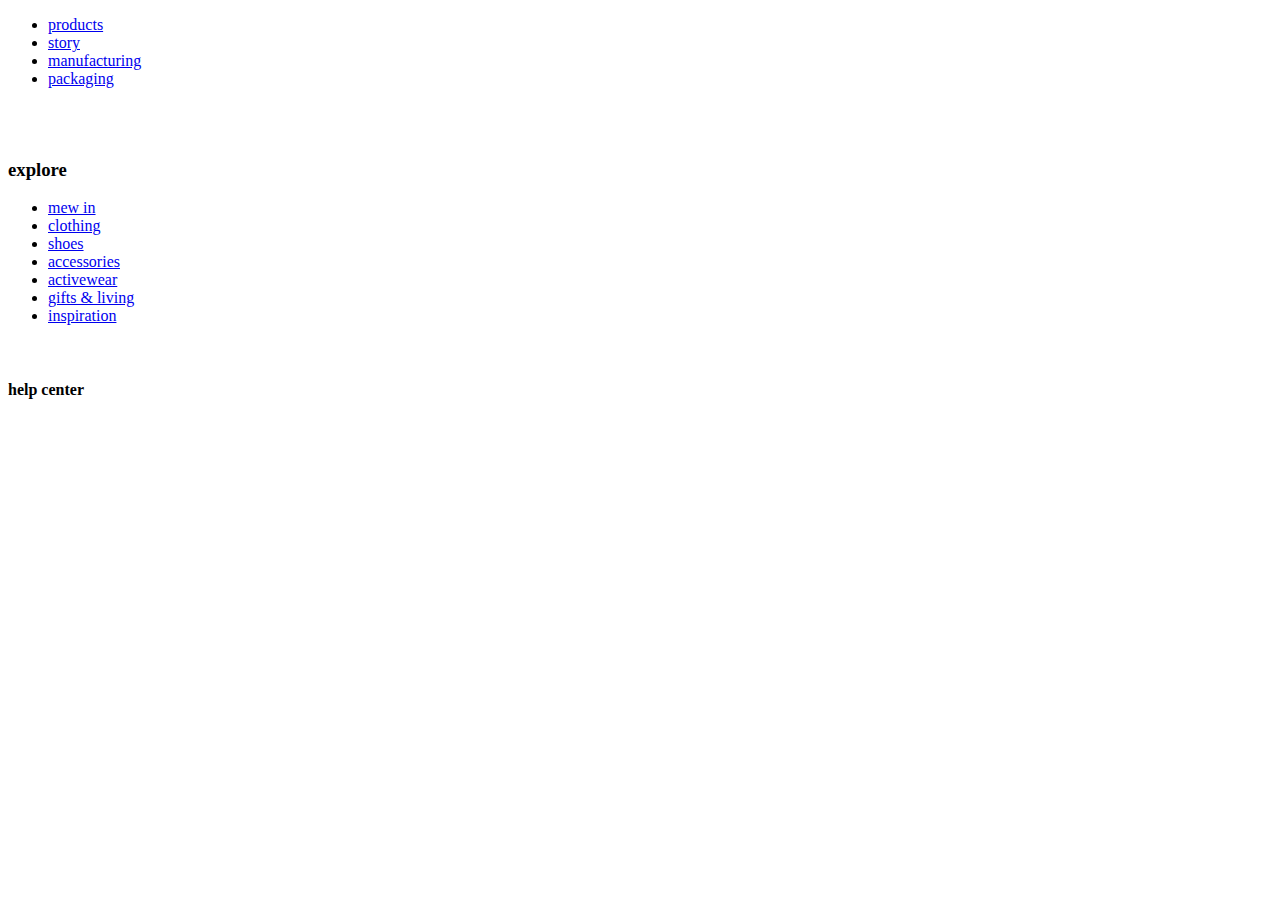
==== html/index.html @ b6edbd03 "first commit" ====
<!doctype html>
<html lang="en">
<head>
    <meta charset="UTF-8">
    <meta name="viewport"
          content="width=device-width, user-scalable=no, initial-scale=1.0, maximum-scale=1.0, minimum-scale=1.0">
    <meta http-equiv="X-UA-Compatible" content="ie=edge">
    <title>HT-16__Hillel</title>
    <link rel="stylesheet" href="./../css/style.css">
</head>
<body>
    <div class="wrapper">
        <section class="content">
            <header class="header">
                <div class="container">
                    <div class="header__row">
                        <div class="header__search">
                            <div class="header__search_icon">

                            </div>
                            <div class="header__search_placeholder">

                            </div>
                        </div>
                        <nav class="header__menu">
                            <ul class="header__list">
                                <li><a href="#">products</a></li>
                                <li><a href="#">story</a></li>
                                <li><a href="#">manufacturing</a></li>
                                <li><a href="#">packaging</a></li>
                            </ul>
                            <div class="header__icon_basket">
                                <a href="#"><img src="" alt=""></a>
                            </div>
                            <div class="header__icon_person">
                                <a href="#"><img src="" alt=""></a>
                            </div>
                        </nav>
                    </div>
                </div>
            </header>
            <main class="main">
                <div class="container">
                    <div class="row">
                        <div class="main__section-1">
                            <div class="main__item-1">

                            </div>
                            <div class="main__item-2">

                            </div>
                        </div>

                        <div class="main__section-2">
                            <div class="main__item-1">

                            </div>
                            <div class="main__item-2">

                            </div>
                        </div>

                        <div class="main__section-3">
                            <div class="main__item-1">

                            </div>
                            <div class="main__item-2">

                            </div>
                        </div>

                        <div class="main__section-4">
                            <div class="main__item-1">

                            </div>
                            <div class="main__item-2">

                            </div>
                        </div>
                    </div>
                </div>
            </main>
        </section>

        <aside class="sidebar">
                <section class="sidebar__header">

                </section>
                <section class="sidebar__main">
                    <div class="sidebar__title">
                        <h3>explore</h3>
                    </div>
                    <ul class="sidebar__list">
                        <li><a href="#">mew in</a></li>
                        <li><a href="#">clothing</a></li>
                        <li><a href="#">shoes</a></li>
                        <li><a href="#">accessories</a></li>
                        <li><a href="#">activewear</a></li>
                        <li><a href="#">gifts & living</a></li>
                        <li><a href="#">inspiration</a></li>
                    </ul>
                </section>
                <section class="sidebar__footer">
                        <div class="sidebar__icon">
                            <img src="" alt="">
                        </div>
                        <div class="sidebar__help">
                            <h4>help center</h4>
                        </div>
                </section>
        </aside>
    </div>
</body>
</html>
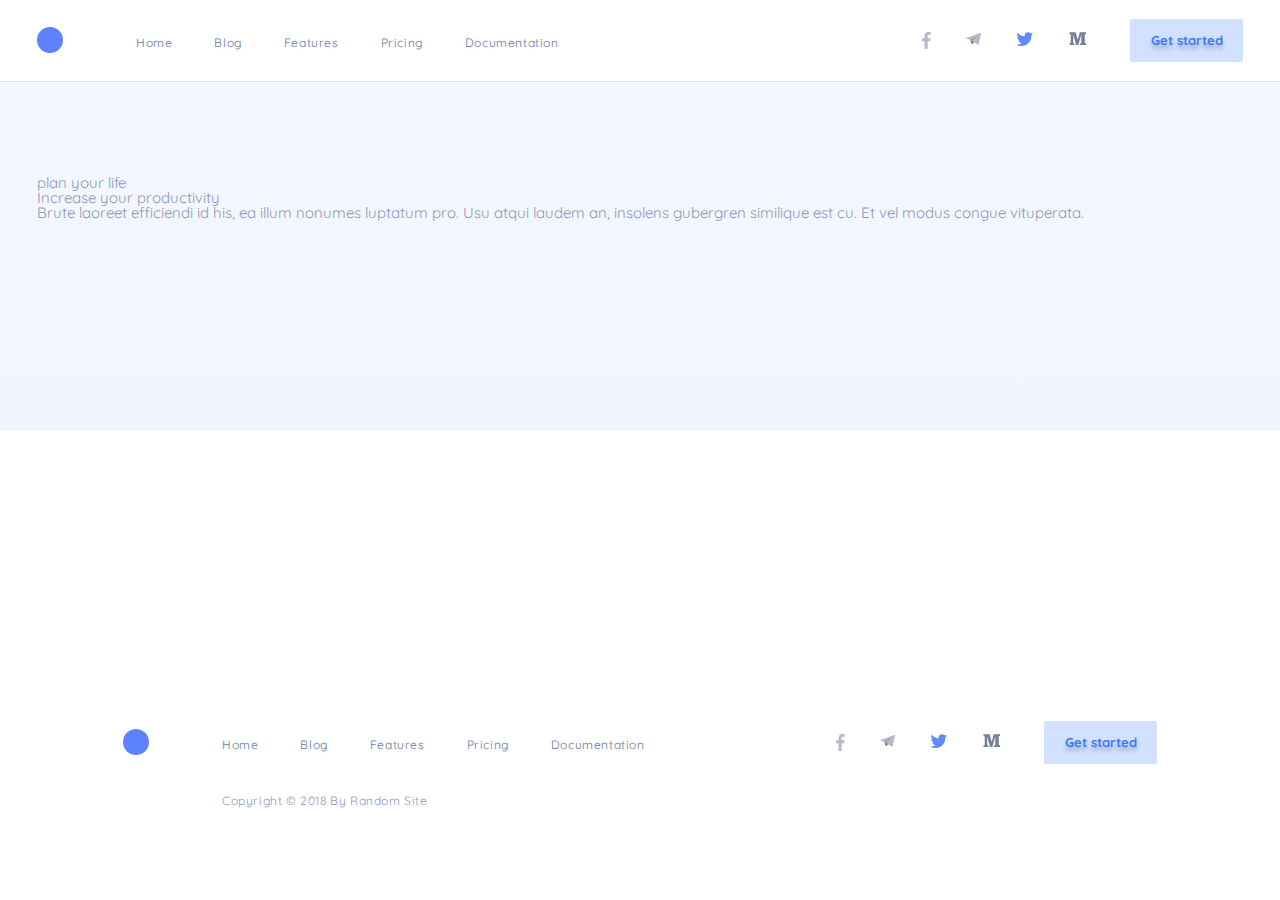
==== commit 6fcc93c2: "begin" ====
--- a/html/index.html
+++ b/html/index.html
@@ -5,110 +5,89 @@
     <meta name="viewport"
           content="width=device-width, user-scalable=no, initial-scale=1.0, maximum-scale=1.0, minimum-scale=1.0">
     <meta http-equiv="X-UA-Compatible" content="ie=edge">
-    <title>HT-16__Hillel</title>
+    <title>Plan Your Life</title>
+   
+    <link rel="stylesheet" href="./../fonts/stylesheet.css">
     <link rel="stylesheet" href="./../css/style.css">
 </head>
 <body>
     <div class="wrapper">
-        <section class="content">
-            <header class="header">
-                <div class="container">
-                    <div class="header__row">
-                        <div class="header__search">
-                            <div class="header__search_icon">
-
-                            </div>
-                            <div class="header__search_placeholder">
-
-                            </div>
+        <header class="header">
+            <div class="container">
+                <div class="row">
+                    <div class="header__menu col-left d-flex">
+                        <div class="header__logo">
+                            <a href="#" class="link"></a>
                         </div>
-                        <nav class="header__menu">
-                            <ul class="header__list">
-                                <li><a href="#">products</a></li>
-                                <li><a href="#">story</a></li>
-                                <li><a href="#">manufacturing</a></li>
-                                <li><a href="#">packaging</a></li>
+                        <nav class="nav">
+                            <ul class="d-flex">
+                                <li><a href="#" class="link">home</a></li>
+                                <li><a href="#" class="link">blog</a></li>
+                                <li><a href="#" class="link">features</a></li>
+                                <li><a href="#" class="link">pricing</a></li>
+                                <li><a href="#" class="link">documentation</a></li>
                             </ul>
-                            <div class="header__icon_basket">
-                                <a href="#"><img src="" alt=""></a>
-                            </div>
-                            <div class="header__icon_person">
-                                <a href="#"><img src="" alt=""></a>
-                            </div>
                         </nav>
                     </div>
-                </div>
-            </header>
-            <main class="main">
-                <div class="container">
-                    <div class="row">
-                        <div class="main__section-1">
-                            <div class="main__item-1">
-
-                            </div>
-                            <div class="main__item-2">
-
-                            </div>
+                    <div class="header__social col-right d-flex">
+                        <div class="header__social_icon d-flex aligh-items_center">
+                            <a href="#" class="link"><img src="./../assets/images/header/social-icons/01.svg" alt="facebook" title="Facebook"></a>
+                            <a href="#" class="link"><img src="./../assets/images/header/social-icons/02.svg" alt="telegram" title="Telegram"></a>
+                            <a href="#" class="link"><img src="./../assets/images/header/social-icons/03.svg" alt="twitter" title="Twitter"></a>
+                            <a href="#" class="link"><img src="./../assets/images/header/social-icons/04.svg" alt="media" title="Media"></a>
                         </div>
-
-                        <div class="main__section-2">
-                            <div class="main__item-1">
-
-                            </div>
-                            <div class="main__item-2">
-
-                            </div>
-                        </div>
-
-                        <div class="main__section-3">
-                            <div class="main__item-1">
-
-                            </div>
-                            <div class="main__item-2">
-
-                            </div>
-                        </div>
-
-                        <div class="main__section-4">
-                            <div class="main__item-1">
-
-                            </div>
-                            <div class="main__item-2">
-
-                            </div>
+                        <div class="header__social_button btn ">
+                            <a href="#" class="link btn-link d-flex">Get started</a>
                         </div>
                     </div>
                 </div>
-            </main>
-        </section>
-
-        <aside class="sidebar">
-                <section class="sidebar__header">
-
-                </section>
-                <section class="sidebar__main">
-                    <div class="sidebar__title">
-                        <h3>explore</h3>
+            </div>
+        </header>
+        <main class="main">
+            <div class="banner">
+                <div class="container">
+                    <div class="banner_header">
+                        <p>plan your life</p>
+                        <h1>Increase your productivity</h1>
+                        <p>Brute laoreet efficiendi id his, ea illum nonumes luptatum pro. Usu atqui laudem an, insolens gubergren similique est cu. Et vel modus congue vituperata.</p>
                     </div>
-                    <ul class="sidebar__list">
-                        <li><a href="#">mew in</a></li>
-                        <li><a href="#">clothing</a></li>
-                        <li><a href="#">shoes</a></li>
-                        <li><a href="#">accessories</a></li>
-                        <li><a href="#">activewear</a></li>
-                        <li><a href="#">gifts & living</a></li>
-                        <li><a href="#">inspiration</a></li>
-                    </ul>
-                </section>
-                <section class="sidebar__footer">
-                        <div class="sidebar__icon">
-                            <img src="" alt="">
+                </div>
+            </div>
+        </main>
+        <footer class="footer">
+            <div class="container">
+                <div class="row">
+                    <div class="footer__menu col-left d-flex">
+                        <div class="footer__logo">
+                            <a href="#" class="link"></a>
                         </div>
-                        <div class="sidebar__help">
-                            <h4>help center</h4>
+                        <nav class="nav">
+                            <ul class="d-flex">
+                                <li><a href="#" class="link">home</a></li>
+                                <li><a href="#" class="link">blog</a></li>
+                                <li><a href="#" class="link">features</a></li>
+                                <li><a href="#" class="link">pricing</a></li>
+                                <li><a href="#" class="link">documentation</a></li>
+                            </ul>
+                        </nav>
+                    </div>
+                    <div class="footer__social col-right d-flex">
+                        <div class="footer__social_icon d-flex">
+                            <a href="#" class="link"><img src="./../assets/images/header/social-icons/01.svg" alt="facebook" title="Facebook"></a>
+                            <a href="#" class="link"><img src="./../assets/images/header/social-icons/02.svg" alt="telegram" title="Telegram"></a>
+                            <a href="#" class="link"><img src="./../assets/images/header/social-icons/03.svg" alt="twitter" title="Twitter"></a>
+                            <a href="#" class="link"><img src="./../assets/images/header/social-icons/04.svg" alt="media" title="Media"></a>
                         </div>
-                </section>
-        </aside>
+                        <div class="footer__social_button btn d-flex">
+                            <a href="#" class="link btn-link">Get started</a>
+                        </div>
+                    </div>
+                    <div class="footer__copy">
+                        copyright © 2018 by random site
+                    </div>
+                </div>
+            </div>
+        </footer>
     </div>
 </body>
 </html>--- a/fonts/stylesheet.css
+++ b/fonts/stylesheet.css
@@ -0,0 +1,112 @@
+@font-face {
+    font-family: 'Open Sans';
+    src: url('OpenSans-SemiBold.eot');
+    src: local('Open Sans SemiBold'), local('OpenSans-SemiBold'),
+        url('OpenSans-SemiBold.eot?#iefix') format('embedded-opentype'),
+        url('OpenSans-SemiBold.woff2') format('woff2'),
+        url('OpenSans-SemiBold.woff') format('woff'),
+        url('OpenSans-SemiBold.ttf') format('truetype'),
+        url('OpenSans-SemiBold.svg#OpenSans-SemiBold') format('svg');
+    font-weight: 600;
+    font-style: normal;
+    font-display: swap;
+}
+
+@font-face {
+    font-family: 'Roboto';
+    src: url('Roboto-Regular.eot');
+    src: local('Roboto'), local('Roboto-Regular'),
+        url('Roboto-Regular.eot?#iefix') format('embedded-opentype'),
+        url('Roboto-Regular.woff2') format('woff2'),
+        url('Roboto-Regular.woff') format('woff'),
+        url('Roboto-Regular.ttf') format('truetype'),
+        url('Roboto-Regular.svg#Roboto-Regular') format('svg');
+    font-weight: normal;
+    font-style: normal;
+    font-display: swap;
+}
+
+@font-face {
+    font-family: 'Quicksand';
+    src: url('Quicksand-Regular.eot');
+    src: local('Quicksand Regular'), local('Quicksand-Regular'),
+        url('Quicksand-Regular.eot?#iefix') format('embedded-opentype'),
+        url('Quicksand-Regular.woff2') format('woff2'),
+        url('Quicksand-Regular.woff') format('woff'),
+        url('Quicksand-Regular.ttf') format('truetype'),
+        url('Quicksand-Regular.svg#Quicksand-Regular') format('svg');
+    font-weight: normal;
+    font-style: normal;
+    font-display: swap;
+}
+
+@font-face {
+    font-family: 'Open Sans';
+    src: url('OpenSans-Bold.eot');
+    src: local('Open Sans Bold'), local('OpenSans-Bold'),
+        url('OpenSans-Bold.eot?#iefix') format('embedded-opentype'),
+        url('OpenSans-Bold.woff2') format('woff2'),
+        url('OpenSans-Bold.woff') format('woff'),
+        url('OpenSans-Bold.ttf') format('truetype'),
+        url('OpenSans-Bold.svg#OpenSans-Bold') format('svg');
+    font-weight: bold;
+    font-style: normal;
+    font-display: swap;
+}
+
+@font-face {
+    font-family: 'Quicksand';
+    src: url('Quicksand-Medium.eot');
+    src: local('Quicksand Medium'), local('Quicksand-Medium'),
+        url('Quicksand-Medium.eot?#iefix') format('embedded-opentype'),
+        url('Quicksand-Medium.woff2') format('woff2'),
+        url('Quicksand-Medium.woff') format('woff'),
+        url('Quicksand-Medium.ttf') format('truetype'),
+        url('Quicksand-Medium.svg#Quicksand-Medium') format('svg');
+    font-weight: 500;
+    font-style: normal;
+    font-display: swap;
+}
+
+@font-face {
+    font-family: 'Quicksand';
+    src: url('Quicksand-Light.eot');
+    src: local('Quicksand Light'), local('Quicksand-Light'),
+        url('Quicksand-Light.eot?#iefix') format('embedded-opentype'),
+        url('Quicksand-Light.woff2') format('woff2'),
+        url('Quicksand-Light.woff') format('woff'),
+        url('Quicksand-Light.ttf') format('truetype'),
+        url('Quicksand-Light.svg#Quicksand-Light') format('svg');
+    font-weight: 300;
+    font-style: normal;
+    font-display: swap;
+}
+
+@font-face {
+    font-family: 'Roboto';
+    src: url('Roboto-Medium.eot');
+    src: local('Roboto Medium'), local('Roboto-Medium'),
+        url('Roboto-Medium.eot?#iefix') format('embedded-opentype'),
+        url('Roboto-Medium.woff2') format('woff2'),
+        url('Roboto-Medium.woff') format('woff'),
+        url('Roboto-Medium.ttf') format('truetype'),
+        url('Roboto-Medium.svg#Roboto-Medium') format('svg');
+    font-weight: 500;
+    font-style: normal;
+    font-display: swap;
+}
+
+@font-face {
+    font-family: 'Quicksand';
+    src: url('Quicksand-Bold.eot');
+    src: local('Quicksand Bold'), local('Quicksand-Bold'),
+        url('Quicksand-Bold.eot?#iefix') format('embedded-opentype'),
+        url('Quicksand-Bold.woff2') format('woff2'),
+        url('Quicksand-Bold.woff') format('woff'),
+        url('Quicksand-Bold.ttf') format('truetype'),
+        url('Quicksand-Bold.svg#Quicksand-Bold') format('svg');
+    font-weight: bold;
+    font-style: normal;
+    font-display: swap;
+}
+
--- a/css/style.css
+++ b/css/style.css
@@ -0,0 +1,243 @@
+@charset "UTF-8";
+/*Обнуление*/
+* {
+  padding: 0;
+  margin: 0;
+  border: 0;
+}
+
+*, *:before, *:after {
+  -moz-box-sizing: border-box;
+  -webkit-box-sizing: border-box;
+  box-sizing: border-box;
+}
+
+:focus, :active {
+  outline: none;
+}
+
+a:focus, a:active {
+  outline: none;
+}
+
+nav, footer, header, aside {
+  display: block;
+}
+
+html, body {
+  height: 100%;
+  width: 100%;
+  line-height: 1;
+  font-size: 14px;
+  -ms-text-size-adjust: 100%;
+  -moz-text-size-adjust: 100%;
+  -webkit-text-size-adjust: 100%;
+}
+
+input, button, textarea {
+  font-family: inherit;
+}
+
+input::-ms-clear {
+  display: none;
+}
+
+button {
+  cursor: pointer;
+}
+
+button::-moz-focus-inner {
+  padding: 0;
+  border: 0;
+}
+
+a, a:visited {
+  text-decoration: none;
+}
+
+a:hover {
+  text-decoration: none;
+}
+
+ul li {
+  list-style: none;
+}
+
+img {
+  vertical-align: top;
+}
+
+h1, h2, h3, h4, h5, h6 {
+  font-size: inherit;
+  font-weight: inherit;
+}
+
+/*--------------------*/
+.footer ul a, .header ul a {
+  font-size: 12px;
+  line-height: 15px;
+  color: #697CA6;
+  letter-spacing: 0.05em;
+  text-transform: capitalize;
+  text-shadow: 0px 0px 5px #E6E6E6;
+  text-align: center;
+}
+
+.btn {
+  border-radius: 2px;
+}
+
+.btn-link {
+  font-size: 13px;
+  transition: 0.3s;
+  line-height: 16px;
+  text-align: center;
+  font-family: Quicksand, "sans-serif";
+  min-width: 113px;
+  min-height: 43px;
+  display: flex;
+  align-items: center;
+  justify-content: center;
+  padding: 13px 0;
+}
+
+body {
+  font-family: Quicksand, "sans-serif";
+  font-weight: medium;
+  color: #8D96BD;
+  font-size: 15px;
+}
+
+.wrapper {
+  display: flex;
+  flex-direction: column;
+  min-height: 100%;
+  overflow: hidden;
+}
+
+.container {
+  max-width: 1236px;
+  margin: 0 auto;
+  padding: 0 15px;
+}
+
+.row {
+  display: flex;
+  flex-wrap: wrap;
+}
+
+.col-left {
+  width: 50%;
+}
+
+.col-right {
+  width: 50%;
+}
+
+.d-flex {
+  display: flex;
+}
+
+.link {
+  display: inline-block;
+  text-decoration: none;
+  color: inherit;
+  width: 100%;
+}
+
+.header {
+  padding: 19px;
+  border-bottom: 1px solid #D8E3FE;
+}
+.header__menu {
+  column-gap: 73px;
+  align-items: center;
+}
+.header__logo a {
+  width: 26px;
+  height: 26px;
+  border-radius: 50%;
+  background-color: #5E81FE;
+}
+.header ul {
+  align-items: center;
+  column-gap: 42px;
+}
+.header ul a:hover {
+  font-weight: bold;
+  color: #5E81FE;
+  transition: 0.3s;
+}
+.header__social {
+  justify-content: end;
+  align-items: center;
+  column-gap: 44px;
+}
+.header__social_icon {
+  column-gap: 35px;
+}
+.header__social_button {
+  background-color: #D2E1FF;
+}
+.header__social_button .btn-link {
+  color: #3A79FF;
+  font-weight: bold;
+  text-shadow: 0px 4px 4px rgba(0, 0, 0, 0.25);
+}
+
+.footer {
+  padding: 93px 108px;
+}
+.footer__menu {
+  column-gap: 73px;
+  align-items: center;
+}
+.footer__logo a {
+  width: 26px;
+  height: 26px;
+  border-radius: 50%;
+  background-color: #5E81FE;
+}
+.footer ul {
+  align-items: center;
+  column-gap: 42px;
+}
+.footer ul a:hover {
+  font-weight: bold;
+  color: #5E81FE;
+  transition: 0.3s;
+}
+.footer__social {
+  justify-content: end;
+  align-items: center;
+  column-gap: 44px;
+}
+.footer__social_icon {
+  column-gap: 35px;
+}
+.footer__social_button {
+  background-color: #D2E1FF;
+}
+.footer__social_button .btn-link {
+  color: #3A79FF;
+  font-weight: bold;
+  text-shadow: 0px 4px 4px rgba(0, 0, 0, 0.25);
+}
+.footer__copy {
+  margin: 28px 0 0 99px;
+  font-size: 12px;
+  line-height: 15px;
+  text-align: center;
+  letter-spacing: 0.05em;
+  text-transform: capitalize;
+}
+
+.banner {
+  padding: 92px 0 212px;
+  background: linear-gradient(180deg, #F4F7FF 0%, #F1F5FF 100%);
+}
+.main {
+  flex-grow: 1;
+}
+
+/*# sourceMappingURL=style.css.map */
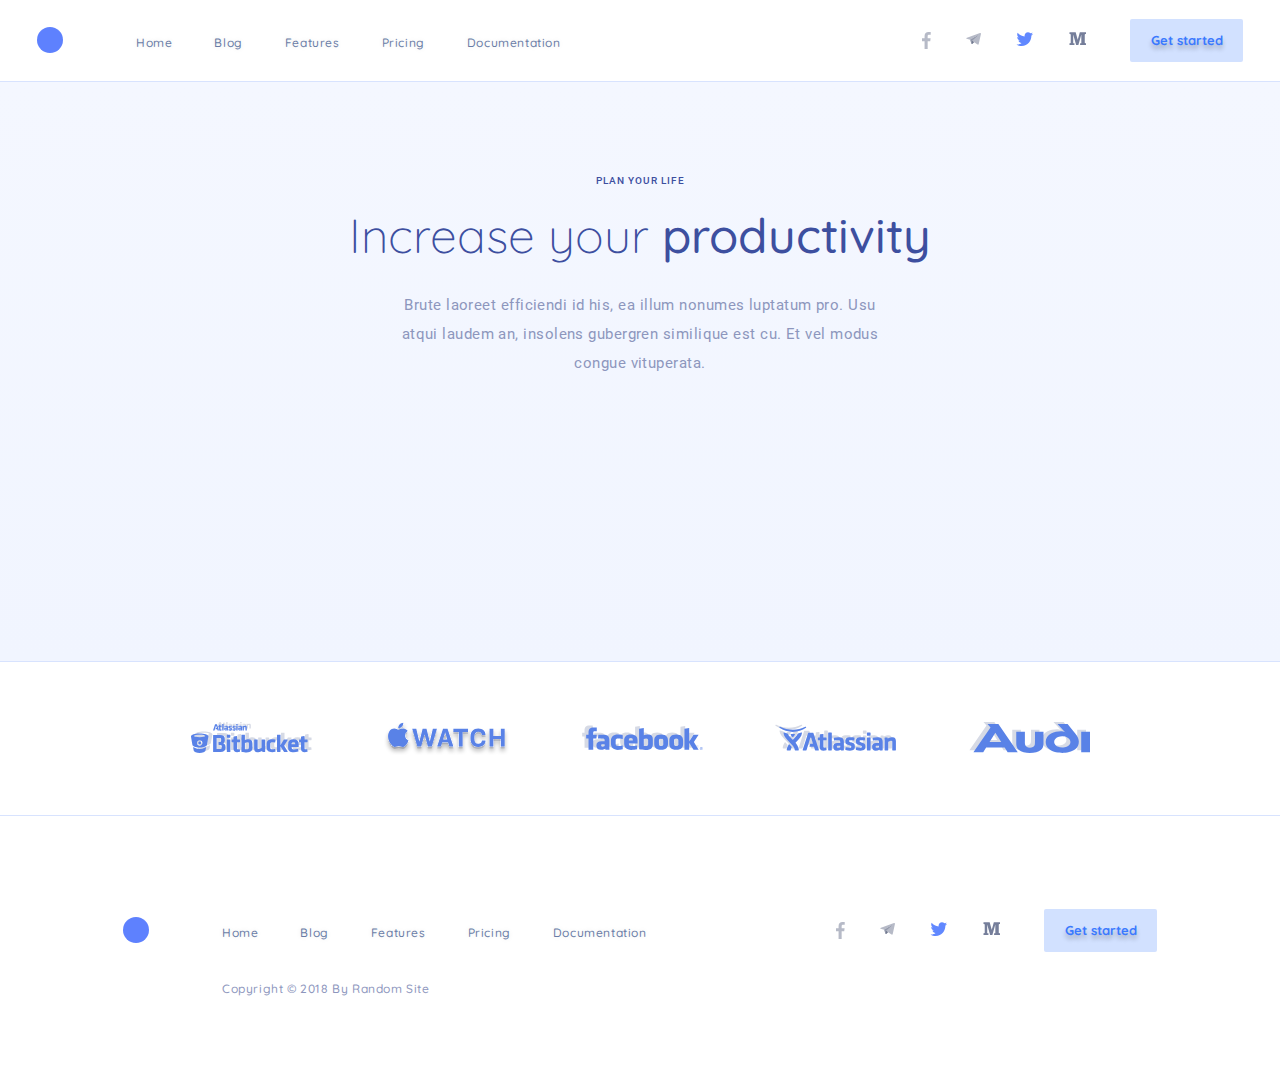
==== commit ac68879e: "start-03" ====
--- a/html/index.html
+++ b/html/index.html
@@ -46,11 +46,30 @@
         <main class="main">
             <div class="banner">
                 <div class="container">
-                    <div class="banner_header">
-                        <p>plan your life</p>
-                        <h1>Increase your productivity</h1>
-                        <p>Brute laoreet efficiendi id his, ea illum nonumes luptatum pro. Usu atqui laudem an, insolens gubergren similique est cu. Et vel modus congue vituperata.</p>
+                    <div class="banner__header">
+                        <h4 class="banner__subtitle">plan your life</h4>
+                        <h1>Increase your <span>productivity</span></h1>
+                        <p class="banner__text">Brute laoreet efficiendi id his, ea illum nonumes luptatum pro. Usu atqui laudem an, insolens gubergren similique est cu. Et vel modus congue vituperata.</p>
                     </div>
+                </div>
+            </div>
+            <div class="customer">
+                <div class="container">
+                    <div class="row">
+                        <img src="./../assets/images/main/02_customers/01.svg" alt="" title="">
+                        <img src="./../assets/images/main/02_customers/02.svg" alt="" title="">
+                        <img src="./../assets/images/main/02_customers/03.svg" alt="" title="">
+                        <img src="./../assets/images/main/02_customers/04.svg" alt="" title="">
+                        <img src="./../assets/images/main/02_customers/05.svg" alt="" title="">
+                    </div>
+                    <div class="row-2">
+                        <img src="./../assets/images/main/02_customers/01-b.svg" alt="" title="">
+                        <img src="./../assets/images/main/02_customers/02-b.svg" alt="" title="">
+                        <img src="./../assets/images/main/02_customers/03-b.svg" alt="" title="">
+                        <img src="./../assets/images/main/02_customers/04-b.svg" alt="" title="">
+                        <img src="./../assets/images/main/02_customers/05-b.svg" alt="" title="">
+                    </div>
+
                 </div>
             </div>
         </main>
--- a/css/style.css
+++ b/css/style.css
@@ -103,7 +103,7 @@
 
 body {
   font-family: Quicksand, "sans-serif";
-  font-weight: medium;
+  font-weight: 500;
   color: #8D96BD;
   font-size: 15px;
 }
@@ -164,7 +164,7 @@
   column-gap: 42px;
 }
 .header ul a:hover {
-  font-weight: bold;
+  font-weight: 700;
   color: #5E81FE;
   transition: 0.3s;
 }
@@ -181,7 +181,7 @@
 }
 .header__social_button .btn-link {
   color: #3A79FF;
-  font-weight: bold;
+  font-weight: 700;
   text-shadow: 0px 4px 4px rgba(0, 0, 0, 0.25);
 }
 
@@ -203,7 +203,7 @@
   column-gap: 42px;
 }
 .footer ul a:hover {
-  font-weight: bold;
+  font-weight: 700;
   color: #5E81FE;
   transition: 0.3s;
 }
@@ -220,7 +220,7 @@
 }
 .footer__social_button .btn-link {
   color: #3A79FF;
-  font-weight: bold;
+  font-weight: 700;
   text-shadow: 0px 4px 4px rgba(0, 0, 0, 0.25);
 }
 .footer__copy {
@@ -233,9 +233,71 @@
 }
 
 .banner {
-  padding: 92px 0 212px;
+  padding: 92px 0 284px;
   background: linear-gradient(180deg, #F4F7FF 0%, #F1F5FF 100%);
-}
+  border-bottom: 1px solid #D8E3FE;
+}
+.banner__header {
+  margin: 0 auto;
+  text-align: center;
+}
+.banner__header h1 {
+  margin: 16px 0 28px;
+  font-size: 48px;
+  line-height: 60px;
+  font-weight: 300;
+  color: #3D4F9F;
+}
+.banner__header h1 span {
+  font-weight: 500;
+}
+.banner__subtitle {
+  font-family: Roboto, "sans-serif";
+  font-size: 10px;
+  line-height: 12px;
+  letter-spacing: 0.1em;
+  text-transform: uppercase;
+  color: #3D4F9F;
+}
+.banner__text {
+  margin: 0 auto;
+  max-width: 502px;
+  font-family: Roboto, "sans-serif";
+  font-weight: 400;
+  line-height: 29px;
+  text-align: center;
+  letter-spacing: 0.03em;
+  color: #8D96BD;
+}
+
+.customer {
+  padding: 60px;
+  border-bottom: 1px solid #D8E3FE;
+}
+.customer .row {
+  column-gap: 76.5px;
+  justify-content: center;
+  align-items: center;
+}
+.customer .row img:hover {
+  opacity: 0;
+  transition: 0.3s;
+}
+.customer .row-2 {
+  display: flex;
+  column-gap: 76.5px;
+  justify-content: center;
+  align-items: center;
+  margin-top: -29px;
+}
+.customer .row-2 img {
+  opacity: 1;
+}
+.customer .row-2 img:hover {
+  opacity: 1;
+  transition: 0.3s;
+}
+
 .main {
   flex-grow: 1;
 }
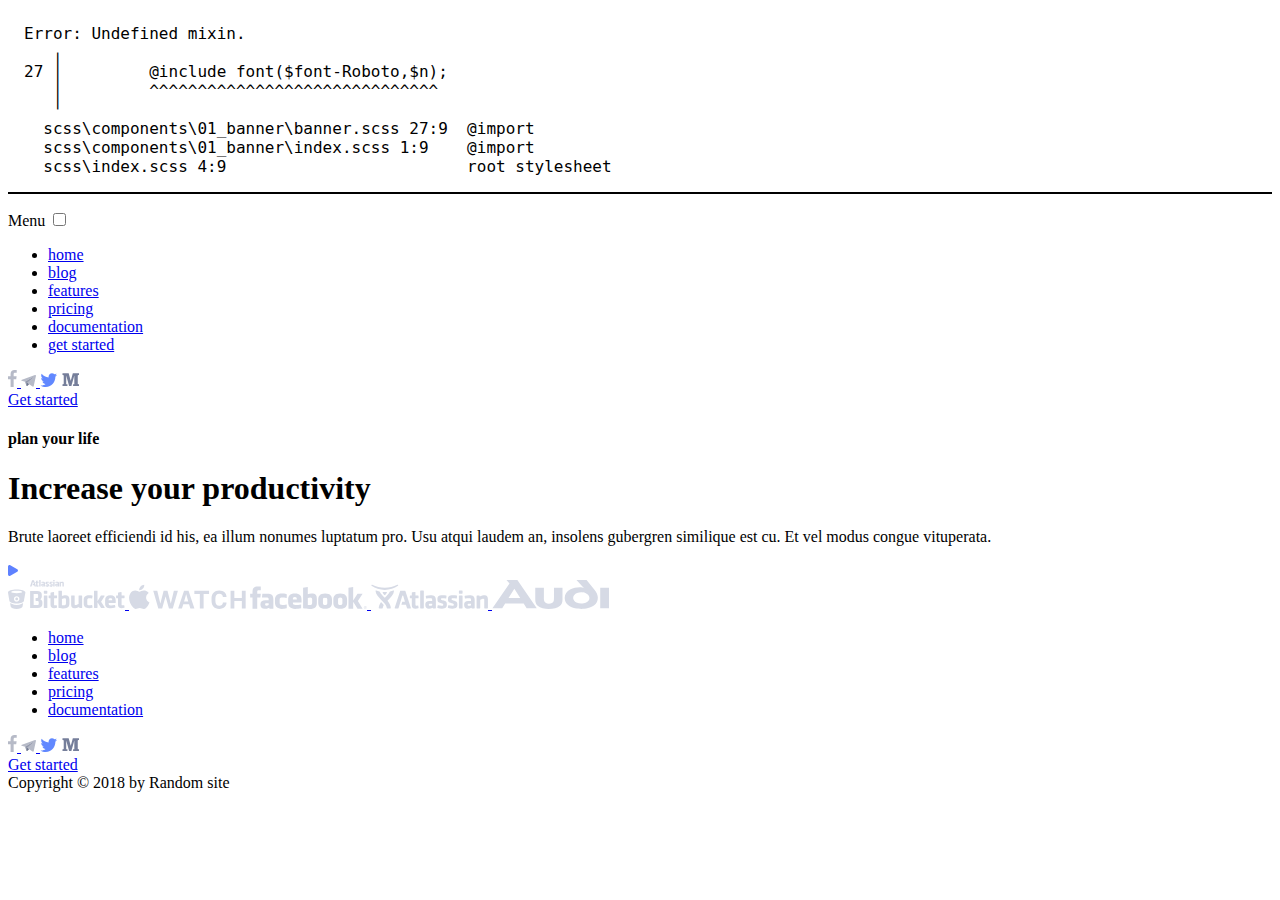
==== commit 91263258: "worl with mixin-fonts" ====
--- a/html/index.html
+++ b/html/index.html
@@ -13,96 +13,153 @@
 <body>
     <div class="wrapper">
         <header class="header">
-            <div class="container">
-                <div class="row">
-                    <div class="header__menu col-left d-flex">
-                        <div class="header__logo">
-                            <a href="#" class="link"></a>
+            <div class="header__wrapper">
+                <div class="container">
+                    <div class="row">
+                        <div class="header__menu col-left d-flex">
+                            <div class="header__logo d-flex">
+                                <a href="#" class="link" target="_blank">
+                                </a>
+
+                            </div>
+                            <nav class="nav d-flex">
+                                <label for="header-menu" class="d-flex btn">
+                                    <span class="link btn-link d-flex">Menu</span>
+                                </label>
+                                <input type="checkbox" id="header-menu">
+
+                                <ul class="d-flex">
+                                    <li><a href="#" class="link" target="_blank">home</a></li>
+                                    <li><a href="#" class="link" target="_blank">blog</a></li>
+                                    <li><a href="#" class="link" target="_blank">features</a></li>
+                                    <li><a href="#" class="link" target="_blank">pricing</a></li>
+                                    <li><a href="#" class="link" target="_blank">documentation</a></li>
+                                    <li class="visible"><a href="#" class="link" target="_blank">get started</a></li>
+                                </ul>
+                            </nav>
                         </div>
-                        <nav class="nav">
-                            <ul class="d-flex">
-                                <li><a href="#" class="link">home</a></li>
-                                <li><a href="#" class="link">blog</a></li>
-                                <li><a href="#" class="link">features</a></li>
-                                <li><a href="#" class="link">pricing</a></li>
-                                <li><a href="#" class="link">documentation</a></li>
-                            </ul>
-                        </nav>
-                    </div>
-                    <div class="header__social col-right d-flex">
-                        <div class="header__social_icon d-flex aligh-items_center">
-                            <a href="#" class="link"><img src="./../assets/images/header/social-icons/01.svg" alt="facebook" title="Facebook"></a>
-                            <a href="#" class="link"><img src="./../assets/images/header/social-icons/02.svg" alt="telegram" title="Telegram"></a>
-                            <a href="#" class="link"><img src="./../assets/images/header/social-icons/03.svg" alt="twitter" title="Twitter"></a>
-                            <a href="#" class="link"><img src="./../assets/images/header/social-icons/04.svg" alt="media" title="Media"></a>
-                        </div>
-                        <div class="header__social_button btn ">
-                            <a href="#" class="link btn-link d-flex">Get started</a>
+                        <div class="header__social col-right d-flex">
+                            <div class="header__social_icon d-flex">
+                                <a href="https://www.facebook.com/" class="link" target="_blank"><svg width="9" height="17" viewBox="0 0 9 17" fill="none" xmlns="http://www.w3.org/2000/svg">
+                                    <path d="M5.65597 17V9.24548H8.22501L8.60969 6.2234H5.65597V4.294C5.65597 3.41904 5.89578 2.82278 7.13417 2.82278L8.71368 2.82208V0.119112C8.44051 0.0822826 7.5029 -1.65981e-08 6.41206 -1.65981e-08C4.13475 -1.65981e-08 2.57564 1.40836 2.57564 3.9947V6.2234H-2.3404e-08V9.24548H2.57564V17H5.65597Z" fill="#B6BAC7"/>
+                                </svg>
+                                </a>
+                                <a href="https://web.telegram.org/k/" class="link" target="_blank"><svg width="15" height="13" viewBox="0 0 15 13" fill="none" xmlns="http://www.w3.org/2000/svg">
+                                    <path d="M5.81972 12.0232C5.38191 12.0232 5.4563 11.8651 5.3053 11.4664L4.01782 7.41344L13.9283 1.78983" fill="#9399AB"/>
+                                    <path d="M5.81982 12.0232C6.15768 12.0232 6.30696 11.8754 6.49554 11.7L8.29744 10.0241L6.04979 8.72772" fill="#70788E"/>
+                                    <path d="M6.04945 8.72806L11.4957 12.5768C12.1172 12.9048 12.5657 12.735 12.7205 12.0249L14.9374 2.03246C15.1644 1.16206 14.5906 0.76729 13.996 1.02547L0.978404 5.82666C0.0898302 6.16756 0.0950105 6.64173 0.816436 6.85301L4.15705 7.85032L11.8909 3.18335C12.256 2.97158 12.5911 3.08543 12.3161 3.31891" fill="#B6BAC7"/>
+                                </svg>
+                                </a>
+                                <a href="https://twitter.com/" class="link" target="_blank"><svg width="18" height="14" viewBox="0 0 18 14" fill="none" xmlns="http://www.w3.org/2000/svg">
+                                    <path fill-rule="evenodd" clip-rule="evenodd" d="M17.0328 1.84041C16.4253 2.11761 15.7726 2.30417 15.0877 2.38898C15.7868 1.95807 16.3239 1.27594 16.5767 0.46342C15.9222 0.862259 15.1973 1.15191 14.4257 1.308C13.8081 0.631966 12.9276 0.210602 11.9535 0.210602C10.0832 0.210602 8.56631 1.76885 8.56631 3.69017C8.56631 3.96313 8.59598 4.22867 8.65402 4.48334C5.83853 4.33759 3.3424 2.95159 1.67204 0.847419C1.38053 1.36154 1.2135 1.95887 1.2135 2.59648C1.2135 3.80359 1.81147 4.86853 2.72005 5.49303C2.16541 5.47448 1.64276 5.31812 1.18615 5.05709V5.10081C1.18615 6.7876 2.35476 8.19347 3.90258 8.51347C3.61882 8.59297 3.31957 8.63537 3.01181 8.63537C2.79357 8.63537 2.581 8.61417 2.37462 8.57309C2.80543 9.95591 4.05659 10.9619 5.53864 10.99C4.37931 11.9228 2.91868 12.4793 1.33113 12.4793C1.05768 12.4793 0.788618 12.4634 0.523682 12.4308C2.02249 13.4183 3.80327 13.9944 5.71599 13.9944C11.946 13.9944 15.3531 8.69155 15.3531 4.09365C15.3531 3.94259 15.3498 3.79286 15.3433 3.64313C16.0053 3.15286 16.5798 2.53937 17.0338 1.84107" fill="#6188FF"/>
+                                </svg></a>
+                                <a href="http://localhost:63342/HT-17/html/index.html?_ijt=8inqnf5b329g8oaopsu4c9k4d1" class="link" target="_blank"><svg width="17" height="14" viewBox="0 0 17 14" fill="none" xmlns="http://www.w3.org/2000/svg">
+                                    <path d="M17.0001 2.10651H16.3472C16.1047 2.10651 15.7619 2.45072 15.7619 2.67109V10.6583C15.7619 10.8789 16.1047 11.1796 16.3472 11.1796H17.0001V13.0755H11.084V11.1796H12.3223V2.78361H12.2616L9.36999 13.0755H7.13129L4.277 2.78361H4.20477V11.1796H5.44303V13.0755H0.48999V11.1796H1.12422C1.38542 11.1796 1.72825 10.8789 1.72825 10.6583V2.67109C1.72825 2.45072 1.38542 2.10651 1.12422 2.10651H0.48999V0.210635H6.68355L8.717 7.65872H8.77295L10.8252 0.210635H17.0001V2.10651Z" fill="#757E9A"/>
+                                </svg>
+                                </a>
+                            </div>
+                            <div class="header__social_button btn hidden-btn">
+                                <a href="#" class="link btn-link d-flex" target="_blank">Get started</a>
+                            </div>
                         </div>
                     </div>
                 </div>
             </div>
         </header>
         <main class="main">
-            <div class="banner">
+            <section class="banner">
                 <div class="container">
                     <div class="banner__header">
                         <h4 class="banner__subtitle">plan your life</h4>
                         <h1>Increase your <span>productivity</span></h1>
                         <p class="banner__text">Brute laoreet efficiendi id his, ea illum nonumes luptatum pro. Usu atqui laudem an, insolens gubergren similique est cu. Et vel modus congue vituperata.</p>
                     </div>
+                    <div class="banner__start-video d-flex">
+                        <svg width="10" height="11" viewBox="0 0 10 11" fill="none" xmlns="http://www.w3.org/2000/svg">
+                            <path d="M9.23077 4.17675C10.2564 4.76486 10.2564 6.23514 9.23077 6.82325L2.30769 10.793C1.28205 11.3811 0 10.646 0 9.46976V1.53024C0 0.354015 1.28205 -0.381125 2.30769 0.206988L9.23077 4.17675Z" fill="#5E81FF"/>
+                        </svg>
+                    </div>
+                    <div class="banner__dotes d-flex">
+                        <div class="dote dote-active">
+                        </div>
+                        <div class="dote">
+                        </div>
+                        <div class="dote">
+                        </div>
+                    </div>
                 </div>
-            </div>
-            <div class="customer">
+            </section>
+            <section class="customer">
                 <div class="container">
                     <div class="row">
-                        <img src="./../assets/images/main/02_customers/01.svg" alt="" title="">
-                        <img src="./../assets/images/main/02_customers/02.svg" alt="" title="">
-                        <img src="./../assets/images/main/02_customers/03.svg" alt="" title="">
-                        <img src="./../assets/images/main/02_customers/04.svg" alt="" title="">
-                        <img src="./../assets/images/main/02_customers/05.svg" alt="" title="">
+                        <a href="https://bitbucket.org/product?&aceid=&adposition=&adgroup=92542380855&campaign=9128560485&creative=414680962739&device=c&keyword=atlassian%20bitbucket&matchtype=e&network=g&placement=&ds_kids=p51241294974&ds_e=GOOGLE&ds_eid=700000001551985&ds_e1=GOOGLE&gclid=Cj0KCQjw4PKTBhD8ARIsAHChzRJurgQLFQnLPwcjqzuoDNa-DFbrFTd7hGE16EjgsA31iJ23ZakXdMsaAuKZEALw_wcB&gclsrc=aw.ds" target="_blank" class="link"><svg width="117" height="29" viewBox="0 0 117 29" fill="none" xmlns="http://www.w3.org/2000/svg">
+                            <path fill-rule="evenodd" clip-rule="evenodd" d="M14.9321 23.2004C14.7617 23.2004 14.677 23.2835 14.677 23.2835C14.677 23.2835 12.5431 24.9461 8.7024 24.9461C4.86351 24.9452 2.73231 23.2826 2.73231 23.2826C2.73231 23.2826 2.56199 23.2004 2.47729 23.2004C2.30607 23.2004 2.13484 23.2835 2.13484 23.532V23.6142C2.47638 25.3547 2.73231 26.5972 2.73231 26.7626C2.98732 28.006 5.5484 29 8.61952 29C11.6915 29 14.2517 28.006 14.5076 26.7626C14.5076 26.5972 14.7627 25.3547 15.0996 23.6142V23.532C15.1816 23.3657 15.0996 23.2004 14.9266 23.2004H14.9321ZM32.2531 19.1411C33.3624 18.561 33.7895 17.7323 33.7895 16.488V14.7485C33.7895 12.2634 32.2531 11.0218 29.0107 11.0218H22.5261C22.271 11.0218 22.0998 11.1881 22.0998 11.4375V27.6743C22.0998 27.9237 22.2701 28.09 22.5261 28.09H29.5226C32.5946 28.09 34.3861 26.5981 34.3861 24.0308V22.2886C34.3861 20.7984 33.6183 19.639 32.2531 19.1402V19.1411ZM38.909 15.4949H36.2677C36.0127 15.4949 35.8397 15.6612 35.8397 15.9106V27.6743C35.8397 27.922 36.0127 28.09 36.2677 28.09H38.9181C39.1731 28.09 39.3461 27.922 39.3461 27.6743V15.9097C39.3461 15.6621 39.1731 15.494 38.9181 15.494L38.909 15.4949ZM102.481 15.2473C98.9013 15.2473 97.1071 16.9868 97.1071 20.2174V23.4489C97.1071 26.7634 98.9013 28.3376 102.654 28.3376C104.193 28.3376 105.814 28.09 107.18 27.5912C107.351 27.509 107.521 27.3436 107.435 27.0942L107.009 25.2724C107.009 25.1884 106.924 25.023 106.839 25.023C106.753 24.9399 106.584 24.9399 106.497 24.9399C105.304 25.2715 104.109 25.4378 103 25.4378C101.037 25.4378 100.696 24.8576 100.696 23.532V23.1163H107.266C107.521 23.1163 107.694 22.9518 107.694 22.7033V20.3837C107.608 16.9037 105.987 15.2455 102.489 15.2455L102.481 15.2473ZM55.6398 25.3555C54.9567 25.3555 54.4467 25.3555 53.9367 25.2715V18.8864C54.7053 18.5504 55.729 18.2232 56.4959 18.2232C57.5205 18.2232 57.9477 18.6388 57.9477 19.5497V23.2729C57.9477 24.6817 57.6061 25.3449 55.6434 25.3449L55.6398 25.3555ZM116.306 25.6032C116.306 25.52 116.224 25.3555 116.139 25.2715C116.054 25.1831 115.884 25.1831 115.798 25.1831C115.286 25.2627 114.86 25.3511 114.518 25.3511C113.835 25.3511 113.58 25.1035 113.58 24.4402V18.2232H116.139C116.394 18.2232 116.564 18.0551 116.564 17.8075V15.9061C116.564 15.6585 116.394 15.4905 116.139 15.4905H113.579V12.5102C113.579 12.3422 113.492 12.2581 113.406 12.1759C113.321 12.0928 113.151 12.0928 113.065 12.0928L110.421 12.4288C110.166 12.4288 109.993 12.6764 109.993 12.8418V15.4931H108.545C108.29 15.4931 108.116 15.6594 108.116 15.9088V17.8128C108.116 18.0604 108.29 18.2285 108.545 18.2285H109.993V24.8541C109.993 27.0915 111.189 28.2501 113.663 28.2501C114.346 28.2501 115.539 28.0865 116.308 27.8344C116.479 27.7548 116.65 27.5868 116.563 27.3392L116.308 25.6005L116.306 25.6032ZM48.8163 25.6032C48.8163 25.52 48.7316 25.3555 48.646 25.2715C48.5613 25.1831 48.391 25.1831 48.3054 25.1831C47.8773 25.2627 47.3673 25.3511 47.0257 25.3511C46.3427 25.3511 46.0876 25.1035 46.0876 24.4402V18.2232H48.6469C48.9019 18.2232 49.075 18.0551 49.075 17.8075V15.9061C49.075 15.6585 48.9019 15.4905 48.6469 15.4905H46.0849V12.5102C46.0849 12.3422 45.9993 12.2581 45.9137 12.1759C45.8281 12.0928 45.6587 12.0928 45.5721 12.0928L42.9291 12.4288C42.6741 12.4288 42.5038 12.6764 42.5038 12.8418V15.4931H41.0484C40.7933 15.4931 40.6203 15.6594 40.6203 15.9088V17.8128C40.6203 18.0604 40.7915 18.2285 41.0484 18.2285H42.4983V24.8541C42.4983 27.0915 43.6914 28.2501 46.166 28.2501C46.849 28.2501 48.0422 28.0865 48.8072 27.8344C48.9802 27.7548 49.1487 27.5868 49.0622 27.3392L48.8072 25.6005L48.8163 25.6032ZM84.227 25.4378C84.227 25.3547 84.1414 25.1884 84.0567 25.1062C83.972 25.023 83.8017 25.023 83.7161 25.023C82.9483 25.1884 82.1805 25.2706 81.4118 25.2706C79.7059 25.2706 79.2788 24.8576 79.2788 23.4489V20.0529C79.2788 18.6432 79.7906 18.2294 81.4118 18.2294C81.8399 18.2294 82.778 18.3125 83.7161 18.477C83.8008 18.477 83.9711 18.477 84.0567 18.3947C84.1405 18.3125 84.2261 18.2294 84.2261 18.0631L84.5695 16.075C84.5695 15.8274 84.4829 15.6612 84.227 15.578C83.2042 15.2464 82.0093 15.1624 81.3271 15.1624C77.3161 15.1624 75.694 16.5721 75.694 20.0529V23.3657C75.694 26.8457 77.3152 28.2545 81.3244 28.2545C82.2625 28.2545 83.3718 28.0891 84.2252 27.8388C84.4802 27.7575 84.5667 27.5912 84.5667 27.3436L84.2243 25.4378H84.227ZM25.6919 25.1062H28.8504C30.2166 25.1062 30.7266 24.7745 30.7266 23.6974V22.4504C30.7266 21.3715 30.3022 20.9558 29.1054 20.9558H27.9943C27.7393 20.9558 27.5662 20.7878 27.5662 20.5402V18.4805C27.5662 18.2311 27.7393 18.0649 27.9943 18.0649H28.5918C29.7011 18.0649 30.1273 17.651 30.1273 16.657V15.1642C30.1273 14.584 29.9616 14.0039 28.5972 14.0039H25.6837V25.1062H25.6919ZM73.6439 15.4949H71.0026C70.7476 15.4949 70.5746 15.6612 70.5746 15.9106V24.029C69.6365 24.526 68.2703 25.023 67.5053 25.023C66.9069 25.023 66.6492 24.7754 66.6492 24.1944V15.9159C66.6492 15.6682 66.4761 15.5002 66.2211 15.5002H63.5717C63.3167 15.5002 63.1454 15.6682 63.1454 15.9159V24.5322C63.1454 27.0173 64.1673 28.3438 66.2147 28.3438C67.5809 28.3438 69.5427 27.8459 71.1638 27.1004L71.3342 27.7637C71.4225 27.9299 71.5937 28.0962 71.7622 28.0962H73.7267C73.9818 28.0962 74.153 27.9282 74.153 27.6805V15.9097C74.0674 15.7416 73.898 15.494 73.6411 15.494L73.6439 15.4949ZM8.70604 9.53077C3.92541 9.53077 0 10.7715 0 12.3457C0 12.7613 1.0237 18.6424 1.45086 20.9629C1.62117 22.0392 4.43818 23.5311 8.70331 23.5311C12.9694 23.5311 15.6998 22.0454 15.9558 20.9665C16.3747 18.6494 17.4039 12.7684 17.4039 12.3528C17.3128 10.7786 13.4785 9.53696 8.69693 9.53696L8.70604 9.53077ZM8.70604 21.6262C7.1714 21.6262 5.97647 20.4659 5.97647 18.9749C5.97647 17.4803 7.16957 16.3218 8.70513 16.3218C10.2407 16.3218 11.4356 17.4803 11.4356 18.9749C11.4356 20.381 10.2407 21.6191 8.70513 21.6191L8.70604 21.6262ZM96.5934 27.3427L93.0943 21.7093L96.5096 16.1644C96.5943 15.9963 96.5943 15.8354 96.5096 15.7487C96.4231 15.5869 96.2528 15.5011 96.0816 15.5011H93.1808C93.0096 15.5011 92.8383 15.5869 92.7527 15.7487L89.5104 21.222V11.1049C89.5104 10.8555 89.3373 10.6893 89.0823 10.6893H86.4365C86.1815 10.6893 86.0085 10.8555 86.0085 11.1049V27.5894C86.0085 27.8371 86.1815 28.0051 86.4365 28.0051H89.0814C89.3364 28.0051 89.5095 27.8371 89.5095 27.5894V22.2037L92.9194 27.8371C93.005 28.0051 93.1744 28.0873 93.2609 28.0873H96.1608C96.4158 28.0873 96.5889 27.9211 96.5889 27.6717C96.6727 27.5072 96.6727 27.4241 96.5889 27.3409L96.5934 27.3427ZM100.604 20.3032V19.8875C100.604 18.6494 101.2 18.1542 102.48 18.1542C103.931 18.1542 104.187 18.8175 104.187 19.8964V20.312H100.604V20.3032ZM8.70695 17.5696C9.45925 17.5696 10.0731 18.1692 10.0731 18.8962C10.0731 19.6302 9.45925 20.2227 8.70695 20.2227C7.95466 20.2227 7.3408 19.6302 7.3408 18.8962C7.3408 18.1692 7.95284 17.5696 8.70695 17.5696ZM57.4276 15.2526C56.148 15.2526 54.7828 15.5869 53.9303 15.9159V11.1934C53.9303 10.9457 53.7591 10.7777 53.5022 10.7777H50.8573C50.6023 10.7777 50.4293 10.9457 50.4293 11.1934V27.5983C50.4293 27.8459 50.6023 28.0139 50.7708 28.0139C52.392 28.2616 54.3547 28.4296 55.464 28.4296C60.4131 28.4296 61.4368 26.3584 61.4368 23.2914V19.7275C61.4368 16.7472 60.0707 15.2526 57.4267 15.2526H57.4276ZM36.2668 13.758C36.0118 13.758 35.8388 13.5918 35.8388 13.3424V11.1049C35.8388 10.8555 36.0118 10.6893 36.2668 10.6893H38.9126C39.1694 10.6893 39.3407 10.9387 39.3407 11.1049V13.3406C39.3407 13.5882 39.1694 13.7563 38.9126 13.7563H36.2668V13.758ZM8.70513 13.1743C5.63219 13.1743 3.15855 12.6791 3.15855 12.0158C3.15855 11.3526 5.63219 10.8555 8.70513 10.8555C11.7762 10.8555 14.2517 11.3526 14.2517 12.0141C14.2517 12.6773 11.7762 13.1752 8.70513 13.1752V13.1743ZM42.92 6.63006C42.4938 6.63006 41.8107 6.4638 41.4691 6.21441C41.3872 6.21441 41.3872 6.13305 41.3872 6.04992L41.5575 5.38665L41.6395 5.3044H41.8098C42.2378 5.39284 42.6622 5.47243 43.0885 5.47243C43.6076 5.47243 43.6076 5.31325 43.6076 5.05678C43.6076 4.8976 43.6076 4.72957 42.838 4.56154C41.6449 4.31392 41.4719 3.9867 41.4719 3.07581C41.4719 2.24805 41.7287 1.66968 43.2661 1.66968C43.6914 1.66968 44.2889 1.74927 44.6322 1.83417C44.6322 1.83417 44.7142 1.9173 44.7142 1.99954L44.6295 2.74241L44.5448 2.82554H44.3736C44.2224 2.82554 44.0402 2.8105 43.8544 2.79282L43.6932 2.7769C43.5074 2.75921 43.3253 2.74152 43.1759 2.74152C42.6641 2.74152 42.6641 2.82377 42.6641 3.07227C42.6641 3.40833 42.6641 3.40833 43.2615 3.57282C44.5402 3.90534 44.7097 4.15385 44.7097 5.14699C44.7097 6.05257 44.3727 6.63095 42.9519 6.63979H42.9191L42.92 6.63006ZM39.1631 6.63006C38.653 6.63006 38.0547 6.4638 37.4572 6.21441C37.3716 6.21441 37.3716 6.13305 37.3716 6.04992L37.5428 5.38665L37.6339 5.3044H37.8069C38.2323 5.39284 38.6594 5.47243 39.0857 5.47243C39.5957 5.47243 39.5957 5.31325 39.5957 5.05678C39.5957 4.8976 39.5957 4.72957 38.8288 4.56154C37.6357 4.31392 37.4627 3.9867 37.4627 3.07581C37.4627 2.24805 37.7204 1.66968 39.2569 1.66968C39.6831 1.66968 40.2806 1.74927 40.623 1.83417C40.7068 1.83417 40.7924 1.9173 40.7924 1.99954L40.7086 2.74594L40.6249 2.82819H40.5338C40.3853 2.82819 40.2032 2.8105 40.0174 2.79282L39.8571 2.77778C39.6713 2.76009 39.4891 2.74594 39.3379 2.74594C38.8188 2.74594 38.8188 2.82554 38.8188 3.07316C38.8188 3.40656 38.8188 3.40656 39.4181 3.57194C40.6977 3.90534 40.8689 4.15385 40.9536 5.1461C40.9536 6.05257 40.6167 6.63183 39.1959 6.64068H39.1631V6.63006ZM54.6097 1.74131C54.0969 1.74131 53.4139 1.90757 52.7317 2.15696L52.6461 1.90757C52.6461 1.82444 52.5614 1.82444 52.4758 1.82444H51.708C51.6224 1.82444 51.5368 1.90757 51.5368 1.98981V6.38244C51.5368 6.4638 51.6224 6.54693 51.708 6.54693H52.7317C52.8173 6.54693 52.902 6.4638 52.902 6.38156V3.3137C53.2436 3.14833 53.7554 2.98295 54.0969 2.98295C54.352 2.98295 54.4385 3.0652 54.4385 3.3137V6.38244C54.4385 6.4638 54.5232 6.54693 54.6088 6.54693H55.6289C55.7108 6.54693 55.8019 6.4638 55.8019 6.38156V3.14568C55.7108 2.15165 55.3738 1.73689 54.6088 1.73689L54.6097 1.74131ZM46.4173 1.82444H45.3927C45.308 1.82444 45.2233 1.90757 45.2233 1.98981V6.38244C45.2233 6.4638 45.308 6.54693 45.3936 6.54693H46.4228C46.5121 6.54693 46.5959 6.4638 46.5959 6.38156V1.98716C46.5959 1.90492 46.5121 1.82179 46.4228 1.82179L46.4173 1.82444ZM32.4234 0.00265309H31.3997C31.315 0.00265309 31.2294 0.0848987 31.2294 0.167144V6.38244C31.2294 6.4638 31.3113 6.54693 31.3933 6.54693H32.4225C32.5044 6.54693 32.59 6.4638 32.59 6.38156V0.165376C32.59 0.08313 32.5044 -1.30726e-08 32.4197 -1.30726e-08L32.4234 0.00265309ZM25.9387 0.250274C25.9387 0.167144 25.854 0.167144 25.7684 0.167144H24.2328C24.1472 0.167144 24.0616 0.250274 24.0616 0.250274L22.0943 6.29931V6.4638C22.0943 6.54693 22.1763 6.54693 22.261 6.54693H23.3722C23.4559 6.54693 23.5406 6.4638 23.5406 6.4638L24.9068 1.98893C24.9068 1.98893 24.9068 1.90757 25.0771 1.90757C25.1609 1.90757 25.2465 1.98981 25.2465 1.98981L25.8449 4.06187H24.9906C24.9032 4.06187 24.8175 4.14412 24.8175 4.14412L24.5625 4.96658V5.1293C24.5625 5.1293 24.6472 5.21243 24.7328 5.21243H26.181L26.5234 6.37271C26.5234 6.45407 26.609 6.45407 26.6946 6.45407H27.8058C27.8914 6.45407 27.8914 6.45407 27.9788 6.37006V6.20203L25.9387 0.24939V0.250274ZM34.7276 5.55291C35.1557 5.55291 35.4107 5.46978 35.581 5.38753V4.72426H34.7276C34.3861 4.72426 34.3014 4.88964 34.3014 5.13814C34.3014 5.46713 34.3852 5.55114 34.7203 5.55379H34.7276V5.55291ZM30.6319 5.55291C30.6319 5.46978 30.6319 5.46978 30.5472 5.46978H30.376C30.2057 5.55291 30.0344 5.55291 29.8641 5.55291C29.6091 5.55291 29.5226 5.46978 29.5226 5.22127V2.81846H30.4607C30.5472 2.81846 30.6319 2.73622 30.6319 2.65309V1.98981C30.6319 1.90757 30.5472 1.82444 30.4616 1.82444H29.5235V0.664156C29.5235 0.58191 29.5235 0.58191 29.4379 0.58191C29.4379 0.58191 29.3523 0.502318 29.2667 0.58191L28.2429 0.749939C28.1573 0.749939 28.0726 0.838375 28.0726 0.917968V1.90845H27.5608C27.4788 1.90845 27.3968 1.99512 27.3968 2.07648V2.82377C27.3968 2.90778 27.4843 2.9918 27.5699 2.9918H28.0827V5.47685C28.0827 6.30462 28.5089 6.71938 29.4488 6.71938C29.7038 6.71938 30.1301 6.63537 30.3869 6.55135C30.7275 6.38598 30.7275 6.38598 30.7275 6.30373L30.6419 5.55733L30.6319 5.55291ZM48.8063 5.55291C49.2344 5.55291 49.4894 5.46978 49.6597 5.38753V4.72426H48.8063C48.4657 4.72426 48.3801 4.88964 48.3801 5.13814C48.3801 5.46713 48.4638 5.55114 48.799 5.55379H48.8063V5.55291ZM34.9826 1.74131C34.4726 1.74131 33.8742 1.82444 33.448 1.90757C33.3624 1.90757 33.2777 1.98981 33.3624 2.07294L33.4535 2.73622C33.4535 2.81846 33.4535 2.81846 33.5427 2.81846H33.6274C34.0555 2.73622 34.4808 2.73622 34.8205 2.73622C35.5036 2.73622 35.6748 2.90159 35.6748 3.31547V3.73112H34.6457C33.621 3.73112 33.1948 4.14412 33.1948 5.0559C33.1948 5.96679 33.7066 6.4638 34.4744 6.4638C34.9845 6.4638 35.4125 6.29843 35.8388 6.13305V6.29843C35.8388 6.38156 35.9244 6.38156 36.0091 6.38156H36.7778C36.8597 6.38156 36.9508 6.29312 36.9508 6.21353V3.3933C36.9508 2.15077 36.4408 1.736 34.9908 1.736L34.9826 1.74131ZM48.9775 1.74131C48.4657 1.74131 47.8682 1.82444 47.441 1.90757C47.35 1.90757 47.268 1.98981 47.35 2.07294L47.4319 2.73622C47.4319 2.81846 47.4319 2.81846 47.5166 2.81846H47.6023C48.0303 2.73622 48.4556 2.73622 48.7954 2.73622C49.4784 2.73622 49.6515 2.90159 49.6515 3.31547V3.73112H48.6351C47.6123 3.73112 47.1851 4.14412 47.1851 5.0559C47.1851 5.96679 47.697 6.4638 48.4657 6.4638C48.9775 6.4638 49.4038 6.29843 49.8318 6.13305L49.9156 6.29843C49.9156 6.38156 50.0012 6.38156 50.0868 6.38156H50.8546C50.9402 6.38156 51.0249 6.29312 51.0249 6.21353V3.3933C50.9402 2.15077 50.4275 1.736 48.9775 1.736V1.74131ZM46.4183 0.00176874H45.3927C45.308 0.00176874 45.2233 0.0848987 45.2233 0.167144V0.995792C45.2233 1.07538 45.308 1.15498 45.3936 1.15498H46.4228C46.5121 1.15498 46.5959 1.07008 46.5959 0.986948V0.165376C46.5959 0.08313 46.5121 -1.30726e-08 46.4228 -1.30726e-08L46.4183 0.00176874Z" fill="#D6DAE5"/>
+                        </svg>
+                        </a>
+                        <a href="https://www.apple.com/nl/apple-watch-series-7/?afid=p238%7Csrzhowv71-dc_mtid_187079nc38483_pcrid_550460546106_pgrid_19807000021_&cid=aos-nl-kwgo-watch--slid--bran-product-" target="_blank" class="link"> <svg width="117" height="25" viewBox="0 0 117 25" fill="none" xmlns="http://www.w3.org/2000/svg">
+                            <path fill-rule="evenodd" clip-rule="evenodd" d="M15.2126 6.51992C13.1534 6.37223 11.4065 7.63687 10.4329 7.63687C9.44383 7.63687 7.9192 6.55176 6.30258 6.58006C4.18049 6.61189 2.22325 7.77925 1.12942 9.6258C-1.07555 13.3428 0.566561 18.8488 2.71415 21.8627C3.76427 23.3378 5.01658 24.9969 6.66234 24.9368C8.24708 24.8757 8.84545 23.9401 10.7599 23.9401C12.6734 23.9401 13.2135 24.9368 14.8884 24.9049C16.5925 24.8757 17.6735 23.4033 18.7155 21.9202C19.9222 20.2107 20.4186 18.5561 20.4477 18.4659C20.4095 18.4535 17.1243 17.2269 17.0916 13.5524C17.0624 10.481 19.6745 9.00321 19.7938 8.93157C18.3102 6.81176 16.0196 6.57829 15.2126 6.51992ZM97.5088 18.5172V18.8426C97.5088 22.0502 95.0926 24.92 90.2436 24.92C85.4083 24.92 82.534 21.9724 82.534 16.821V14.6693C82.534 9.57097 85.422 6.53142 90.2564 6.53142C94.7956 6.53142 97.5088 9.31008 97.5088 12.7786V12.9607H93.8685C93.8685 11.2008 92.7136 9.63553 90.2828 9.63553C87.6907 9.63553 86.3874 11.3176 86.3874 14.6693V16.821C86.3874 20.2116 87.678 21.7902 90.3092 21.7902C92.9286 21.7902 93.8685 20.3549 93.8685 18.5172H97.5088ZM31.3087 19.5342H31.3624L34.6266 6.81883H38.481L41.7579 19.5342H41.8116L44.8481 6.81883H48.9038L43.8135 24.621H39.9582L36.5875 12.4522H36.5201L33.1484 24.621H29.3214L24.2174 6.81883H28.274L31.3087 19.5342ZM105.352 13.9654H112.846V6.81883H116.661V24.621H112.846V17.0306H105.352V24.621H101.552V6.81883H105.352V13.9654ZM80.0758 6.81883V9.89641H74.6103V24.621H70.8224V9.89641H65.3696V6.81883H80.0758ZM59.5398 6.81883L65.4361 24.6202H61.3659L60.0589 20.1338H54.26L52.9321 24.6202H49.1315L55.0415 6.81883H59.5398ZM59.2638 17.3958L57.2036 10.3271H57.1636L55.0715 17.3958H59.2638ZM13.8583 4.62473C12.9785 5.6046 11.5932 6.35012 10.2335 6.24842C10.0404 4.85467 10.7508 3.40077 11.5595 2.49165C12.4621 1.46756 13.984 0.700816 15.2427 0.653061C15.4048 2.07335 14.8155 3.50424 13.9412 4.52834L13.9002 4.57698L13.8583 4.62473Z" fill="#D6DAE5"/>
+                        </svg></a>
+                        <a href="https://www.facebook.com/" target="_blank" class="link"> <svg width="117" height="23" viewBox="0 0 117 23" fill="none" xmlns="http://www.w3.org/2000/svg">
+                            <path fill-rule="evenodd" clip-rule="evenodd" d="M115.316 20.0765C116.111 20.0765 116.744 20.7044 116.744 21.4915C116.744 22.2874 116.111 22.9065 115.309 22.9065C114.515 22.9065 113.87 22.2874 113.87 21.4915C113.87 20.7044 114.515 20.0765 115.309 20.0765H115.316ZM23.3761 22.7172H19.4415L19.2739 21.7533C17.4761 22.7172 15.8731 22.8747 14.8166 22.8747C11.9295 22.8747 10.394 21.0069 10.394 18.421C10.394 15.3717 12.1863 14.2822 15.3923 14.2822H18.6528V13.6242C18.6528 12.0678 18.4707 11.6114 15.9934 11.6114H11.9696L12.3649 7.79098H16.7784C22.1921 7.79098 23.3797 9.45358 23.3797 13.6561V22.7172H23.3761ZM81.9931 16.7266C81.9931 19.8395 80.6689 22.8587 75.1259 22.8587C69.5775 22.8587 68.2278 19.8395 68.2278 16.7266V13.7197C68.2278 10.6068 69.5757 7.58758 75.1241 7.58758C80.6798 7.58758 82.0095 10.6068 82.0095 13.7215V16.7283L81.9931 16.7266ZM97.1083 16.7266C97.1083 19.8395 95.7822 22.8587 90.2411 22.8587C84.6908 22.8587 83.3411 19.8395 83.3411 16.7266V13.7197C83.3411 10.6068 84.689 7.58758 90.2393 7.58758C95.7767 7.58758 97.1064 10.6068 97.1064 13.7215V16.7283L97.1083 16.7266ZM115.309 20.2994C114.672 20.2994 114.143 20.83 114.143 21.4897C114.143 22.1619 114.672 22.6889 115.316 22.6889C115.963 22.7066 116.482 22.176 116.482 21.5039C116.482 20.8495 115.963 20.3153 115.316 20.3153H115.309V20.2994ZM7.24451 22.6872H2.52673V11.615H0.166016V7.79452H2.52491V5.50402C2.52491 2.39107 3.85463 0.537445 7.63979 0.537445H10.791V4.35789H8.82378C7.34834 4.35789 7.24998 4.88851 7.24998 5.88607L7.23176 7.79629H10.802L10.383 11.6167H7.23358V22.6889L7.24451 22.6872ZM115.038 22.3157H114.779V20.7363C114.925 20.7186 115.052 20.7009 115.253 20.7009C115.502 20.7009 115.664 20.7487 115.763 20.8176C115.861 20.8884 115.908 20.9945 115.908 21.1448C115.908 21.3518 115.77 21.4774 115.599 21.5287V21.541C115.737 21.5658 115.835 21.6896 115.872 21.9231C115.908 22.1672 115.945 22.2627 115.97 22.3122H115.697C115.661 22.2627 115.619 22.1176 115.588 21.9125C115.551 21.7091 115.442 21.6348 115.238 21.6348H115.056V22.314L115.038 22.3157ZM115.038 21.4402H115.225C115.438 21.4402 115.619 21.3642 115.619 21.1696C115.619 21.0316 115.517 20.8937 115.225 20.8937C115.141 20.8937 115.08 20.899 115.038 20.9061V21.4402ZM15.1136 18.3626C15.1136 19.1975 15.5216 19.6308 16.4178 19.6308C17.3832 19.6308 17.9515 19.3266 18.6546 19.0118V17.3403H16.5489C15.5507 17.3403 15.1136 17.5172 15.1136 18.3609V18.3626ZM60.1821 11.4009C59.2166 11.4009 58.5244 11.7016 57.8213 12.02V19.0595C58.4953 19.1214 58.8815 19.1214 59.5226 19.1214C61.836 19.1214 62.1493 18.0956 62.1493 16.6629V13.2952C62.1493 12.2411 61.785 11.3903 60.1821 11.3903V11.4009ZM75.1096 11.4009C73.503 11.4009 72.9474 12.2499 72.9474 13.2935V17.1493C72.9474 18.2105 73.503 19.0595 75.1096 19.0595C76.7125 19.0595 77.2699 18.2105 77.2699 17.1493V13.2935C77.2699 12.2393 76.7052 11.3886 75.1023 11.3886L75.1096 11.4009ZM36.7534 11.8785C34.3053 11.4717 33.6022 11.3833 32.4255 11.3833C30.3088 11.3833 29.6695 11.8307 29.6695 13.5765V16.8663C29.6695 18.6085 30.307 19.0595 32.4255 19.0595C33.604 19.0595 34.3053 18.9711 36.7534 18.5643V22.2857C34.6095 22.7544 33.2124 22.8764 32.032 22.8764C26.9645 22.8764 24.9499 20.2941 24.9499 16.5621V13.8913C24.9499 10.1522 26.9645 7.56459 32.032 7.56459C33.2124 7.56459 34.6095 7.6884 36.7534 8.15711V11.8785ZM51.5261 16.5656H42.8702V16.8663C42.8702 18.6085 43.5077 19.0595 45.6243 19.0595C47.5278 19.0595 48.6845 18.9711 51.129 18.5643V22.2857C48.7738 22.7544 47.546 22.8764 45.2327 22.8764C40.1688 22.8764 38.1651 20.2941 38.1651 16.5621V13.5022C38.1651 10.2354 39.6588 7.55928 44.8502 7.55928C50.0507 7.55928 51.5352 10.2035 51.5352 13.5022V16.5621L51.5261 16.5656ZM90.2228 11.4009C88.6199 11.4009 88.0643 12.2499 88.0643 13.2988V17.1599C88.0643 18.2211 88.6199 19.0701 90.2228 19.0701C91.8258 19.0701 92.3905 18.2211 92.3905 17.1599V13.297C92.3905 12.2411 91.8258 11.3903 90.2228 11.3903V11.4009ZM112.622 22.6854H107.509L103.181 15.6813V22.6854H98.4635V1.67827L103.181 0.917721V14.4396L107.507 7.78921H112.608L107.881 15.041L112.604 22.6819L112.622 22.6854ZM44.8374 11.0118C43.2345 11.0118 42.8702 11.8608 42.8702 12.922V13.511H46.8047V12.9167C46.8047 11.8732 46.4404 11.0171 44.8374 11.0171V11.0118ZM66.8707 16.6364C66.8707 20.2446 65.796 22.88 59.3478 22.88C57.0235 22.88 55.6573 22.6783 53.089 22.2963V1.67473L57.8068 0.914183V8.12527C58.8268 7.75738 60.1474 7.57166 61.3497 7.57166C66.0674 7.57166 66.8507 9.62338 66.8507 12.9185V16.6505L66.8707 16.6364Z" fill="#D6DAE5"/>
+                        </svg>
+                        </a>
+                        <a href="https://www.atlassian.com/?&aceid=&adposition=&adgroup=99178943934&campaign=9869841992&creative=431976250706&device=c&keyword=atlassian&matchtype=e&network=g&placement=&ds_kids=p53277680686&ds_e=GOOGLE&ds_eid=700000001530700&ds_e1=GOOGLE&utm_medium=paid-search&gclid=Cj0KCQjw4PKTBhD8ARIsAHChzRJO4SEr8ITfgps94WZBKx9hUagqVFvsCeyyN9kJR3wz2S8QSlhdgvoaAjwqEALw_wcB&gclsrc=aw.ds" target="_blank" class="link"> <svg width="117" height="25" viewBox="0 0 117 25" fill="none" xmlns="http://www.w3.org/2000/svg">
+                            <path fill-rule="evenodd" clip-rule="evenodd" d="M82.2614 16.4009C80.5674 15.9764 80.5674 15.9587 80.5674 15.0567C80.5674 14.4491 80.6293 14.159 82.0246 14.159C82.9827 14.159 84.3926 14.3182 85.2997 14.4721C85.4236 14.4898 85.5511 14.4633 85.6531 14.3837C85.7551 14.3129 85.8207 14.198 85.8353 14.0741L86.0939 12.0534C86.1121 11.8234 85.9664 11.6112 85.7296 11.5581C84.6731 11.3229 83.2159 11.169 82.0137 11.169C77.8059 11.169 76.9498 12.7078 76.9498 15.0195C76.9498 17.5603 77.4325 18.4155 80.6512 19.176C82.7714 19.6713 82.7714 20.0383 82.7714 20.6485C82.7714 21.4497 82.6986 21.7274 81.3142 21.7274C80.1958 21.7274 78.9025 21.5594 77.7658 21.264C77.6383 21.2339 77.5108 21.2534 77.4015 21.3171C77.2922 21.386 77.2139 21.4939 77.1902 21.6177L76.8423 23.5465C76.8004 23.7676 76.9334 23.9843 77.152 24.0533C78.3943 24.4424 80.1757 24.7077 81.4836 24.7077C85.5529 24.7077 86.3835 23.0451 86.3835 20.5689C86.3835 17.8274 85.8844 17.3144 82.2559 16.3823L82.2614 16.4V16.4009ZM71.7092 16.4009C70.0152 15.9764 70.0152 15.9587 70.0152 15.0567C70.0152 14.4491 70.0771 14.159 71.4724 14.159C72.4287 14.159 73.8404 14.3182 74.7475 14.4721C74.8714 14.4898 74.9989 14.4633 75.1009 14.3837C75.2029 14.3129 75.2685 14.198 75.2831 14.0741L75.5417 12.0534C75.5709 11.8234 75.4179 11.6112 75.1865 11.5581C74.1483 11.3229 72.691 11.169 71.4888 11.169C67.292 11.169 66.4249 12.7078 66.4249 15.0195C66.4249 17.5603 66.9168 18.4155 70.1336 19.176C72.2539 19.6713 72.2539 20.0383 72.2539 20.6485C72.2539 21.4497 72.181 21.7274 70.7966 21.7274C69.6764 21.7274 68.3831 21.5594 67.2446 21.264C67.1171 21.2339 66.9896 21.2534 66.8803 21.3171C66.771 21.386 66.6927 21.4939 66.669 21.6177L66.3047 23.5368C66.2683 23.7579 66.3958 23.9755 66.6199 24.0444C67.8585 24.4336 69.64 24.6989 70.9496 24.6989C75.0117 24.6989 75.8496 23.0363 75.8496 20.5601C75.8496 17.8185 75.3432 17.3056 71.7147 16.3735L71.7092 16.3912V16.4009ZM34.3586 7.10979C34.2985 6.9223 34.1218 6.79496 33.9178 6.79496H29.6035C29.4031 6.79496 29.2209 6.92142 29.1608 7.10714L23.7172 23.8561C23.6753 23.9887 23.699 24.1391 23.7864 24.254C23.8738 24.369 24.0123 24.4371 24.1598 24.4371H27.1289C27.3347 24.4371 27.5151 24.3044 27.5734 24.1187L31.323 11.7907C31.323 11.7907 31.4232 11.4812 31.7602 11.4812C32.1063 11.4812 32.1973 11.7996 32.1973 11.7996L33.9369 17.6452H31.6053C31.405 17.6452 31.2228 17.7805 31.1682 17.9724L30.4942 20.2894C30.4578 20.4221 30.4942 20.5724 30.5671 20.6786C30.6581 20.7909 30.8039 20.8554 30.9496 20.8554H34.9296L35.977 24.1214C36.0353 24.3071 36.2138 24.4344 36.4142 24.4344H39.3833C39.529 24.4344 39.6711 24.3637 39.7585 24.2487C39.8496 24.132 39.8751 23.9834 39.8314 23.8472L34.3823 7.07972L34.3641 7.10802L34.3586 7.10979ZM91.0995 11.4379H88.3672C88.1122 11.4379 87.9063 11.6386 87.9063 11.8862V24.0197C87.9063 24.2673 88.114 24.4725 88.369 24.4725H91.1013C91.3563 24.4725 91.5631 24.2717 91.5631 24.0214V11.8907C91.5631 11.643 91.3627 11.4458 91.1077 11.4458L91.0986 11.4387L91.0995 11.4379ZM52.3554 6.46774H49.6231C49.3681 6.46774 49.1622 6.66849 49.1622 6.91611V24.0197C49.1622 24.2673 49.3699 24.4725 49.6249 24.4725H52.3572C52.6122 24.4725 52.8181 24.2717 52.8181 24.0214V6.92054C52.8181 6.67291 52.6177 6.4757 52.3627 6.4757L52.3554 6.46863V6.46774ZM113.778 11.177C112.334 11.177 110.362 11.6616 108.696 12.4222L108.495 11.7677C108.441 11.5732 108.258 11.4449 108.053 11.4449H106.032C105.777 11.4449 105.567 11.6457 105.567 11.8933V24.0268C105.567 24.2744 105.767 24.4778 106.022 24.4778H108.755C109.01 24.4778 109.219 24.2779 109.219 24.0268V15.6253C110.203 15.1389 111.587 14.6348 112.41 14.6348C113.025 14.6348 113.253 14.8595 113.253 15.4573V24.0179C113.253 24.2691 113.463 24.4689 113.718 24.4689H116.45C116.705 24.4689 116.911 24.2691 116.911 24.0179V15.1097C116.911 12.5053 115.854 11.1832 113.776 11.1832H113.774L113.778 11.177ZM10.5056 18.3907C10.4327 18.32 10.3289 18.2448 10.1504 18.2448C9.92266 18.2448 9.78969 18.3969 9.73868 18.4712C8.46361 20.3637 7.80785 22.1501 7.71678 23.9454C7.71404 24.078 7.76505 24.2107 7.85795 24.308C7.94902 24.4141 8.08564 24.4672 8.22225 24.4672H11.2496C11.5138 24.4672 11.7324 24.2726 11.7506 24.025C11.8234 23.1583 12.0967 22.2916 12.6067 21.3896C12.7797 21.0712 12.6431 20.7794 12.5429 20.6529C12.042 20.0162 11.4291 19.3441 10.5183 18.419L10.5147 18.4013L10.5056 18.3907ZM61.2144 19.6819V21.2445C60.7682 21.4922 59.9485 21.8282 58.9557 21.8282C58.1087 21.8282 57.8446 21.5806 57.8446 20.7493C57.8446 19.9534 58.0085 19.7022 59.0104 19.7022H61.2144V19.6828V19.6819ZM100.031 19.6819V21.2445C99.576 21.4922 98.7563 21.8282 97.7727 21.8282C96.9257 21.8282 96.6616 21.5806 96.6616 20.7493C96.6616 19.9534 96.8255 19.7022 97.8273 19.7022H100.031V19.6828V19.6819ZM47.307 21.8795C47.2888 21.7522 47.2159 21.6407 47.1066 21.57C46.9973 21.4992 46.868 21.478 46.7405 21.5081C46.2487 21.6248 45.7933 21.6885 45.429 21.6885C44.755 21.6885 44.4454 21.4055 44.4454 20.7688V14.3394H47.0957C47.3507 14.3394 47.5584 14.136 47.5584 13.8884V11.8809C47.5584 11.6333 47.3489 11.4299 47.0939 11.4299H44.4526V8.34436C44.4526 8.2117 44.3907 8.09055 44.2887 8.00388C44.1885 7.9181 44.0519 7.88007 43.9244 7.89776L41.1921 8.26919C40.9626 8.29837 40.7914 8.48763 40.7914 8.71137V11.4352H39.3004C39.0454 11.4352 38.8378 11.636 38.8378 11.8836V13.8999C38.8378 14.1475 39.0563 14.3527 39.3114 14.3527H40.7977V21.1888C40.7977 23.5386 42.0673 24.7263 44.5738 24.7263C45.2842 24.7263 46.4973 24.5671 47.2879 24.3018C47.4973 24.231 47.6267 24.025 47.5921 23.8065L47.2961 21.8875L47.3052 21.8742L47.307 21.8795ZM59.3829 11.1832C57.9985 11.1832 56.3154 11.3954 55.0932 11.7226C54.8564 11.7845 54.7106 12.0012 54.7471 12.2267L55.0622 14.1546C55.0804 14.2722 55.1533 14.3784 55.2535 14.4491C55.3555 14.5199 55.483 14.5375 55.6068 14.5199C56.7416 14.3076 57.9147 14.1838 58.9075 14.1838C60.8747 14.1838 61.1917 14.5906 61.1917 15.8818V17.0138H58.2772C55.483 17.0138 54.288 18.1281 54.288 20.7635C54.288 23.275 55.5995 24.7077 57.8765 24.7077C59.2007 24.7077 60.5232 24.354 61.6343 23.6995L61.7527 24.1117C61.8073 24.3062 61.9895 24.4389 62.199 24.4389H64.4176C64.6726 24.4389 64.8785 24.2355 64.8785 23.9878V15.9225C64.8785 12.4558 63.3939 11.1646 59.3956 11.1646L59.3792 11.1734L59.3829 11.1832ZM98.1935 11.1832C96.8091 11.1832 95.1333 11.3954 93.9129 11.7226C93.6852 11.7845 93.5394 12.0012 93.5804 12.2267L93.8992 14.1546C93.9174 14.2722 93.9903 14.3784 94.0905 14.4491C94.1943 14.5199 94.3218 14.5375 94.4457 14.5199C95.575 14.3076 96.7408 14.1838 97.7426 14.1838C99.7099 14.1838 100.02 14.5906 100.02 15.8818V17.0138H97.1051C94.2999 17.0138 93.105 18.1281 93.105 20.7635C93.105 23.275 94.4138 24.7077 96.6934 24.7077C98.0168 24.7077 99.3347 24.354 100.446 23.6995L100.564 24.1117C100.619 24.3062 100.801 24.4389 101.01 24.4389H103.215C103.47 24.4389 103.679 24.2355 103.679 23.9878V15.9225C103.679 12.4558 102.194 11.1646 98.1962 11.1646L98.2008 11.1734L98.1935 11.1832ZM22.7882 6.5491C22.6971 6.48278 22.5924 6.44917 22.4849 6.44917C22.412 6.44917 22.3574 6.45978 22.3027 6.48101C21.2098 6.88251 20.1169 7.1885 19.1151 7.41313C18.9147 7.46619 18.7362 7.60769 18.6779 7.78456C17.9493 9.73015 16.0731 11.5873 14.124 13.5152C14.0512 13.586 13.9419 13.6921 13.7597 13.6921C13.5776 13.6921 13.4683 13.6037 13.3954 13.5276C11.4282 11.5909 9.57019 9.75138 8.84158 7.80578C8.76871 7.62891 8.60478 7.48741 8.40441 7.43435C7.40256 7.20442 6.29142 6.89489 5.21671 6.49693C5.16207 6.47924 5.09285 6.4704 5.03456 6.4704C4.92527 6.4704 4.81962 6.50577 4.73036 6.57033C4.59193 6.66761 4.52089 6.83564 4.53728 6.99482C4.70122 8.60967 5.36608 10.1874 6.55008 11.8411C7.67033 13.3976 9.11845 14.8391 10.5301 16.2311C13.1167 18.7958 15.5667 21.2189 15.7835 24.0312C15.8017 24.2823 16.0203 24.4787 16.2789 24.4787H19.3209C19.4575 24.4787 19.5905 24.4256 19.6852 24.3283C19.7799 24.231 19.8309 24.1019 19.8218 23.9693C19.7253 22.0918 18.9967 20.2107 17.5941 18.2183C17.3026 17.8026 16.993 17.3958 16.6623 16.9978C16.5294 16.8387 16.5858 16.6353 16.6879 16.5362L16.9975 16.232C18.4065 14.8435 19.8573 13.402 20.9776 11.8455C22.1616 10.1962 22.8173 8.62647 22.9858 7.01251C23.004 6.8489 22.9275 6.67645 22.7927 6.57652L22.8018 6.56325L22.7882 6.5491ZM13.7716 7.99946C14.7251 7.99946 15.2789 7.9402 15.472 7.9402C15.6906 7.9402 15.9274 8.11708 15.9274 8.38239C15.9274 8.45313 15.9091 8.5062 15.8909 8.55926C15.7634 8.8847 15.1805 10.0662 14.1058 11.0797C13.9783 11.1929 13.8508 11.2141 13.7597 11.2141C13.6687 11.2141 13.5229 11.1929 13.4009 11.0797C12.3262 10.0662 11.7506 8.88647 11.6249 8.55572C11.6067 8.50266 11.5885 8.4496 11.5885 8.37C11.5885 8.11354 11.8125 7.91898 12.0475 7.91898C12.2424 7.91898 12.7943 7.97204 13.7488 7.97204H13.7524L13.7707 7.98973L13.7716 7.99946ZM91.0977 6.47216H88.3727C88.1176 6.47216 87.91 6.66672 87.91 6.91434V9.24906C87.91 9.49668 88.1176 9.69832 88.3727 9.69832H91.105C91.36 9.69832 91.5667 9.50376 91.5667 9.25614V6.90285C91.5667 6.65523 91.36 6.45625 91.105 6.45625L91.0977 6.47747V6.47216ZM27.0779 0.902451C26.9568 0.743266 26.7682 0.65483 26.5679 0.65483C26.465 0.65483 26.3629 0.676054 26.2764 0.725579C22.5423 2.70655 18.2189 3.7554 13.767 3.75717C9.317 3.75717 4.99267 2.70655 1.26216 0.72381C1.17108 0.670748 1.07089 0.653061 0.97071 0.653061C0.770341 0.653061 0.579079 0.741497 0.460679 0.900682C0.28399 1.11293 0.278525 1.50205 0.579079 1.73198C2.44616 3.07621 4.50632 4.13745 6.69945 4.86263C8.97637 5.60549 11.3517 5.99461 13.767 5.99461C16.1842 5.99461 18.5613 5.60549 20.8346 4.86263C23.0295 4.13745 25.0897 3.07621 26.9604 1.73198C27.261 1.50205 27.2519 1.11293 27.0788 0.882995V0.902451H27.0779Z" fill="#D6DAE5"/>
+                        </svg>
+                        </a>
+                        <a href="https://www.audi.nl/nl/web/nl.html" target="_blank" class="link"> <svg width="117" height="29" viewBox="0 0 117 29" fill="none" xmlns="http://www.w3.org/2000/svg">
+                            <path fill-rule="evenodd" clip-rule="evenodd" d="M105.843 17.6368C105.843 15.3331 104.873 12.6667 101.856 8.94974L94.5785 0H84.4471L90.215 6.27897C91.1868 7.32605 92.4245 8.26702 92.4245 8.26702C91.0219 7.48259 89.246 7.16864 87.8434 7.16864C84.5027 7.16864 81.1073 7.8496 78.089 9.47152C74.8558 11.1978 72.6973 14.0764 72.6973 17.8977C72.6973 20.8276 74.047 23.0783 75.7711 24.8046C79.651 28.5746 86.7122 28.9399 89.2997 28.9399C93.1267 28.9399 99.1105 28.1015 102.504 25.1194C104.5 23.3401 105.847 20.8807 105.847 17.6377L105.843 17.6368ZM117 7.74524H108.215V28.2598H117V7.74524ZM44.7786 28.2598L25.3746 0H14.4882L17.4965 3.45343L0.421387 28.2598H10.2304L13.1567 23.6027H31.658L34.6454 28.258H44.7786V28.2598ZM70.4868 19.6771V7.74524H61.973V16.9037C61.973 19.5214 61.8637 20.2519 61.7025 20.932C61.1105 22.8157 59.0612 23.6523 56.9574 23.6523C54.0475 23.6523 52.6995 22.553 52.1622 20.8258C51.9982 20.251 51.9463 19.6249 51.8926 18.9952C51.8379 18.316 51.8926 17.5829 51.8926 16.7976V7.74524H43.2694V19.7283C43.2694 22.3991 44.1847 24.3863 45.6939 25.7482C48.2805 28.2067 52.6467 28.9407 56.6896 28.9407C61.595 28.9407 65.3692 28.2598 68.0633 25.6951C69.4659 24.3863 70.4896 22.66 70.4896 19.6771H70.4868ZM97.4365 17.8977C97.4365 20.0423 95.9811 21.6651 94.1486 22.5548C92.6404 23.3401 90.8607 23.5488 89.297 23.5488C87.7341 23.5488 85.9016 23.2366 84.3925 22.5026C82.56 21.6138 81.1592 19.8866 81.1592 18.0012C81.1592 15.7523 82.9371 13.9729 85.0391 13.0824C86.3324 12.5058 87.8962 12.2971 89.1348 12.2971C90.3207 12.2971 92.0466 12.4536 93.3927 12.978C95.819 13.9729 97.4365 15.8557 97.4365 17.8977ZM28.2381 18.0879H16.5119L22.3554 8.726L28.239 18.0879H28.2381Z" fill="#D6DAE5"/>
+                        </svg>
+                        </a>
                     </div>
-                    <div class="row-2">
-                        <img src="./../assets/images/main/02_customers/01-b.svg" alt="" title="">
-                        <img src="./../assets/images/main/02_customers/02-b.svg" alt="" title="">
-                        <img src="./../assets/images/main/02_customers/03-b.svg" alt="" title="">
-                        <img src="./../assets/images/main/02_customers/04-b.svg" alt="" title="">
-                        <img src="./../assets/images/main/02_customers/05-b.svg" alt="" title="">
-                    </div>
-
                 </div>
-            </div>
+            </section>
         </main>
         <footer class="footer">
             <div class="container">
                 <div class="row">
                     <div class="footer__menu col-left d-flex">
-                        <div class="footer__logo">
-                            <a href="#" class="link"></a>
+                        <div class="footer__logo d-flex">
+                            <a href="#" class="link" target="_blank">
+                            </a>
+
                         </div>
                         <nav class="nav">
                             <ul class="d-flex">
-                                <li><a href="#" class="link">home</a></li>
-                                <li><a href="#" class="link">blog</a></li>
-                                <li><a href="#" class="link">features</a></li>
-                                <li><a href="#" class="link">pricing</a></li>
-                                <li><a href="#" class="link">documentation</a></li>
+                                <li><a href="#" class="link" target="_blank">home</a></li>
+                                <li><a href="#" class="link" target="_blank">blog</a></li>
+                                <li><a href="#" class="link" target="_blank">features</a></li>
+                                <li><a href="#" class="link" target="_blank">pricing</a></li>
+                                <li><a href="#" class="link" target="_blank">documentation</a></li>
                             </ul>
                         </nav>
                     </div>
                     <div class="footer__social col-right d-flex">
-                        <div class="footer__social_icon d-flex">
-                            <a href="#" class="link"><img src="./../assets/images/header/social-icons/01.svg" alt="facebook" title="Facebook"></a>
-                            <a href="#" class="link"><img src="./../assets/images/header/social-icons/02.svg" alt="telegram" title="Telegram"></a>
-                            <a href="#" class="link"><img src="./../assets/images/header/social-icons/03.svg" alt="twitter" title="Twitter"></a>
-                            <a href="#" class="link"><img src="./../assets/images/header/social-icons/04.svg" alt="media" title="Media"></a>
+                        <div class="header__social_icon d-flex">
+                            <a href="https://www.facebook.com/" class="link" target="_blank"><svg width="9" height="17" viewBox="0 0 9 17" fill="none" xmlns="http://www.w3.org/2000/svg">
+                                <path d="M5.65597 17V9.24548H8.22501L8.60969 6.2234H5.65597V4.294C5.65597 3.41904 5.89578 2.82278 7.13417 2.82278L8.71368 2.82208V0.119112C8.44051 0.0822826 7.5029 -1.65981e-08 6.41206 -1.65981e-08C4.13475 -1.65981e-08 2.57564 1.40836 2.57564 3.9947V6.2234H-2.3404e-08V9.24548H2.57564V17H5.65597Z" fill="#B6BAC7"/>
+                            </svg>
+                            </a>
+                            <a href="https://web.telegram.org/k/" class="link" target="_blank"><svg width="15" height="13" viewBox="0 0 15 13" fill="none" xmlns="http://www.w3.org/2000/svg">
+                                <path d="M5.81972 12.0232C5.38191 12.0232 5.4563 11.8651 5.3053 11.4664L4.01782 7.41344L13.9283 1.78983" fill="#9399AB"/>
+                                <path d="M5.81982 12.0232C6.15768 12.0232 6.30696 11.8754 6.49554 11.7L8.29744 10.0241L6.04979 8.72772" fill="#70788E"/>
+                                <path d="M6.04945 8.72806L11.4957 12.5768C12.1172 12.9048 12.5657 12.735 12.7205 12.0249L14.9374 2.03246C15.1644 1.16206 14.5906 0.76729 13.996 1.02547L0.978404 5.82666C0.0898302 6.16756 0.0950105 6.64173 0.816436 6.85301L4.15705 7.85032L11.8909 3.18335C12.256 2.97158 12.5911 3.08543 12.3161 3.31891" fill="#B6BAC7"/>
+                            </svg>
+                            </a>
+                            <a href="https://twitter.com/" class="link" target="_blank"><svg width="18" height="14" viewBox="0 0 18 14" fill="none" xmlns="http://www.w3.org/2000/svg">
+                                <path fill-rule="evenodd" clip-rule="evenodd" d="M17.0328 1.84041C16.4253 2.11761 15.7726 2.30417 15.0877 2.38898C15.7868 1.95807 16.3239 1.27594 16.5767 0.46342C15.9222 0.862259 15.1973 1.15191 14.4257 1.308C13.8081 0.631966 12.9276 0.210602 11.9535 0.210602C10.0832 0.210602 8.56631 1.76885 8.56631 3.69017C8.56631 3.96313 8.59598 4.22867 8.65402 4.48334C5.83853 4.33759 3.3424 2.95159 1.67204 0.847419C1.38053 1.36154 1.2135 1.95887 1.2135 2.59648C1.2135 3.80359 1.81147 4.86853 2.72005 5.49303C2.16541 5.47448 1.64276 5.31812 1.18615 5.05709V5.10081C1.18615 6.7876 2.35476 8.19347 3.90258 8.51347C3.61882 8.59297 3.31957 8.63537 3.01181 8.63537C2.79357 8.63537 2.581 8.61417 2.37462 8.57309C2.80543 9.95591 4.05659 10.9619 5.53864 10.99C4.37931 11.9228 2.91868 12.4793 1.33113 12.4793C1.05768 12.4793 0.788618 12.4634 0.523682 12.4308C2.02249 13.4183 3.80327 13.9944 5.71599 13.9944C11.946 13.9944 15.3531 8.69155 15.3531 4.09365C15.3531 3.94259 15.3498 3.79286 15.3433 3.64313C16.0053 3.15286 16.5798 2.53937 17.0338 1.84107" fill="#6188FF"/>
+                            </svg></a>
+                            <a href="http://localhost:63342/HT-17/html/index.html?_ijt=8inqnf5b329g8oaopsu4c9k4d1" class="link" target="_blank"><svg width="17" height="14" viewBox="0 0 17 14" fill="none" xmlns="http://www.w3.org/2000/svg">
+                                <path d="M17.0001 2.10651H16.3472C16.1047 2.10651 15.7619 2.45072 15.7619 2.67109V10.6583C15.7619 10.8789 16.1047 11.1796 16.3472 11.1796H17.0001V13.0755H11.084V11.1796H12.3223V2.78361H12.2616L9.36999 13.0755H7.13129L4.277 2.78361H4.20477V11.1796H5.44303V13.0755H0.48999V11.1796H1.12422C1.38542 11.1796 1.72825 10.8789 1.72825 10.6583V2.67109C1.72825 2.45072 1.38542 2.10651 1.12422 2.10651H0.48999V0.210635H6.68355L8.717 7.65872H8.77295L10.8252 0.210635H17.0001V2.10651Z" fill="#757E9A"/>
+                            </svg>
+                            </a>
                         </div>
-                        <div class="footer__social_button btn d-flex">
-                            <a href="#" class="link btn-link">Get started</a>
+                        <div class="footer__social_button btn ">
+                            <a href="#" class="link btn-link d-flex" target="_blank">Get started</a>
                         </div>
                     </div>
                     <div class="footer__copy">
-                        copyright © 2018 by random site
+                        Copyright © 2018 by Random site
                     </div>
                 </div>
             </div>
--- a/css/style.css
+++ b/css/style.css
@@ -1,305 +1,19 @@
-@charset "UTF-8";
-/*Обнуление*/
-* {
-  padding: 0;
-  margin: 0;
-  border: 0;
+/* Error: Undefined mixin.
+ *    ,
+ * 27 |         @include font($font-Roboto,$n);
+ *    |         ^^^^^^^^^^^^^^^^^^^^^^^^^^^^^^
+ *    '
+ *   scss\components\01_banner\banner.scss 27:9  @import
+ *   scss\components\01_banner\index.scss 1:9    @import
+ *   scss\index.scss 4:9                         root stylesheet */
+
+body::before {
+  font-family: "Source Code Pro", "SF Mono", Monaco, Inconsolata, "Fira Mono",
+      "Droid Sans Mono", monospace, monospace;
+  white-space: pre;
+  display: block;
+  padding: 1em;
+  margin-bottom: 1em;
+  border-bottom: 2px solid black;
+  content: "Error: Undefined mixin.\a    \2577 \a 27 \2502          @include font($font-Roboto,$n);\d\a    \2502          ^^^^^^^^^^^^^^^^^^^^^^^^^^^^^^\a    \2575 \a   scss\\components\\01_banner\\banner.scss 27:9  @import\a   scss\\components\\01_banner\\index.scss 1:9    @import\a   scss\\index.scss 4:9                         root stylesheet";
 }
-
-*, *:before, *:after {
-  -moz-box-sizing: border-box;
-  -webkit-box-sizing: border-box;
-  box-sizing: border-box;
-}
-
-:focus, :active {
-  outline: none;
-}
-
-a:focus, a:active {
-  outline: none;
-}
-
-nav, footer, header, aside {
-  display: block;
-}
-
-html, body {
-  height: 100%;
-  width: 100%;
-  line-height: 1;
-  font-size: 14px;
-  -ms-text-size-adjust: 100%;
-  -moz-text-size-adjust: 100%;
-  -webkit-text-size-adjust: 100%;
-}
-
-input, button, textarea {
-  font-family: inherit;
-}
-
-input::-ms-clear {
-  display: none;
-}
-
-button {
-  cursor: pointer;
-}
-
-button::-moz-focus-inner {
-  padding: 0;
-  border: 0;
-}
-
-a, a:visited {
-  text-decoration: none;
-}
-
-a:hover {
-  text-decoration: none;
-}
-
-ul li {
-  list-style: none;
-}
-
-img {
-  vertical-align: top;
-}
-
-h1, h2, h3, h4, h5, h6 {
-  font-size: inherit;
-  font-weight: inherit;
-}
-
-/*--------------------*/
-.footer ul a, .header ul a {
-  font-size: 12px;
-  line-height: 15px;
-  color: #697CA6;
-  letter-spacing: 0.05em;
-  text-transform: capitalize;
-  text-shadow: 0px 0px 5px #E6E6E6;
-  text-align: center;
-}
-
-.btn {
-  border-radius: 2px;
-}
-
-.btn-link {
-  font-size: 13px;
-  transition: 0.3s;
-  line-height: 16px;
-  text-align: center;
-  font-family: Quicksand, "sans-serif";
-  min-width: 113px;
-  min-height: 43px;
-  display: flex;
-  align-items: center;
-  justify-content: center;
-  padding: 13px 0;
-}
-
-body {
-  font-family: Quicksand, "sans-serif";
-  font-weight: 500;
-  color: #8D96BD;
-  font-size: 15px;
-}
-
-.wrapper {
-  display: flex;
-  flex-direction: column;
-  min-height: 100%;
-  overflow: hidden;
-}
-
-.container {
-  max-width: 1236px;
-  margin: 0 auto;
-  padding: 0 15px;
-}
-
-.row {
-  display: flex;
-  flex-wrap: wrap;
-}
-
-.col-left {
-  width: 50%;
-}
-
-.col-right {
-  width: 50%;
-}
-
-.d-flex {
-  display: flex;
-}
-
-.link {
-  display: inline-block;
-  text-decoration: none;
-  color: inherit;
-  width: 100%;
-}
-
-.header {
-  padding: 19px;
-  border-bottom: 1px solid #D8E3FE;
-}
-.header__menu {
-  column-gap: 73px;
-  align-items: center;
-}
-.header__logo a {
-  width: 26px;
-  height: 26px;
-  border-radius: 50%;
-  background-color: #5E81FE;
-}
-.header ul {
-  align-items: center;
-  column-gap: 42px;
-}
-.header ul a:hover {
-  font-weight: 700;
-  color: #5E81FE;
-  transition: 0.3s;
-}
-.header__social {
-  justify-content: end;
-  align-items: center;
-  column-gap: 44px;
-}
-.header__social_icon {
-  column-gap: 35px;
-}
-.header__social_button {
-  background-color: #D2E1FF;
-}
-.header__social_button .btn-link {
-  color: #3A79FF;
-  font-weight: 700;
-  text-shadow: 0px 4px 4px rgba(0, 0, 0, 0.25);
-}
-
-.footer {
-  padding: 93px 108px;
-}
-.footer__menu {
-  column-gap: 73px;
-  align-items: center;
-}
-.footer__logo a {
-  width: 26px;
-  height: 26px;
-  border-radius: 50%;
-  background-color: #5E81FE;
-}
-.footer ul {
-  align-items: center;
-  column-gap: 42px;
-}
-.footer ul a:hover {
-  font-weight: 700;
-  color: #5E81FE;
-  transition: 0.3s;
-}
-.footer__social {
-  justify-content: end;
-  align-items: center;
-  column-gap: 44px;
-}
-.footer__social_icon {
-  column-gap: 35px;
-}
-.footer__social_button {
-  background-color: #D2E1FF;
-}
-.footer__social_button .btn-link {
-  color: #3A79FF;
-  font-weight: 700;
-  text-shadow: 0px 4px 4px rgba(0, 0, 0, 0.25);
-}
-.footer__copy {
-  margin: 28px 0 0 99px;
-  font-size: 12px;
-  line-height: 15px;
-  text-align: center;
-  letter-spacing: 0.05em;
-  text-transform: capitalize;
-}
-
-.banner {
-  padding: 92px 0 284px;
-  background: linear-gradient(180deg, #F4F7FF 0%, #F1F5FF 100%);
-  border-bottom: 1px solid #D8E3FE;
-}
-.banner__header {
-  margin: 0 auto;
-  text-align: center;
-}
-.banner__header h1 {
-  margin: 16px 0 28px;
-  font-size: 48px;
-  line-height: 60px;
-  font-weight: 300;
-  color: #3D4F9F;
-}
-.banner__header h1 span {
-  font-weight: 500;
-}
-.banner__subtitle {
-  font-family: Roboto, "sans-serif";
-  font-size: 10px;
-  line-height: 12px;
-  letter-spacing: 0.1em;
-  text-transform: uppercase;
-  color: #3D4F9F;
-}
-.banner__text {
-  margin: 0 auto;
-  max-width: 502px;
-  font-family: Roboto, "sans-serif";
-  font-weight: 400;
-  line-height: 29px;
-  text-align: center;
-  letter-spacing: 0.03em;
-  color: #8D96BD;
-}
-
-.customer {
-  padding: 60px;
-  border-bottom: 1px solid #D8E3FE;
-}
-.customer .row {
-  column-gap: 76.5px;
-  justify-content: center;
-  align-items: center;
-}
-.customer .row img:hover {
-  opacity: 0;
-  transition: 0.3s;
-}
-.customer .row-2 {
-  display: flex;
-  column-gap: 76.5px;
-  justify-content: center;
-  align-items: center;
-  margin-top: -29px;
-}
-.customer .row-2 img {
-  opacity: 1;
-}
-.customer .row-2 img:hover {
-  opacity: 1;
-  transition: 0.3s;
-}
-
-.main {
-  flex-grow: 1;
-}
-
-/*# sourceMappingURL=style.css.map */
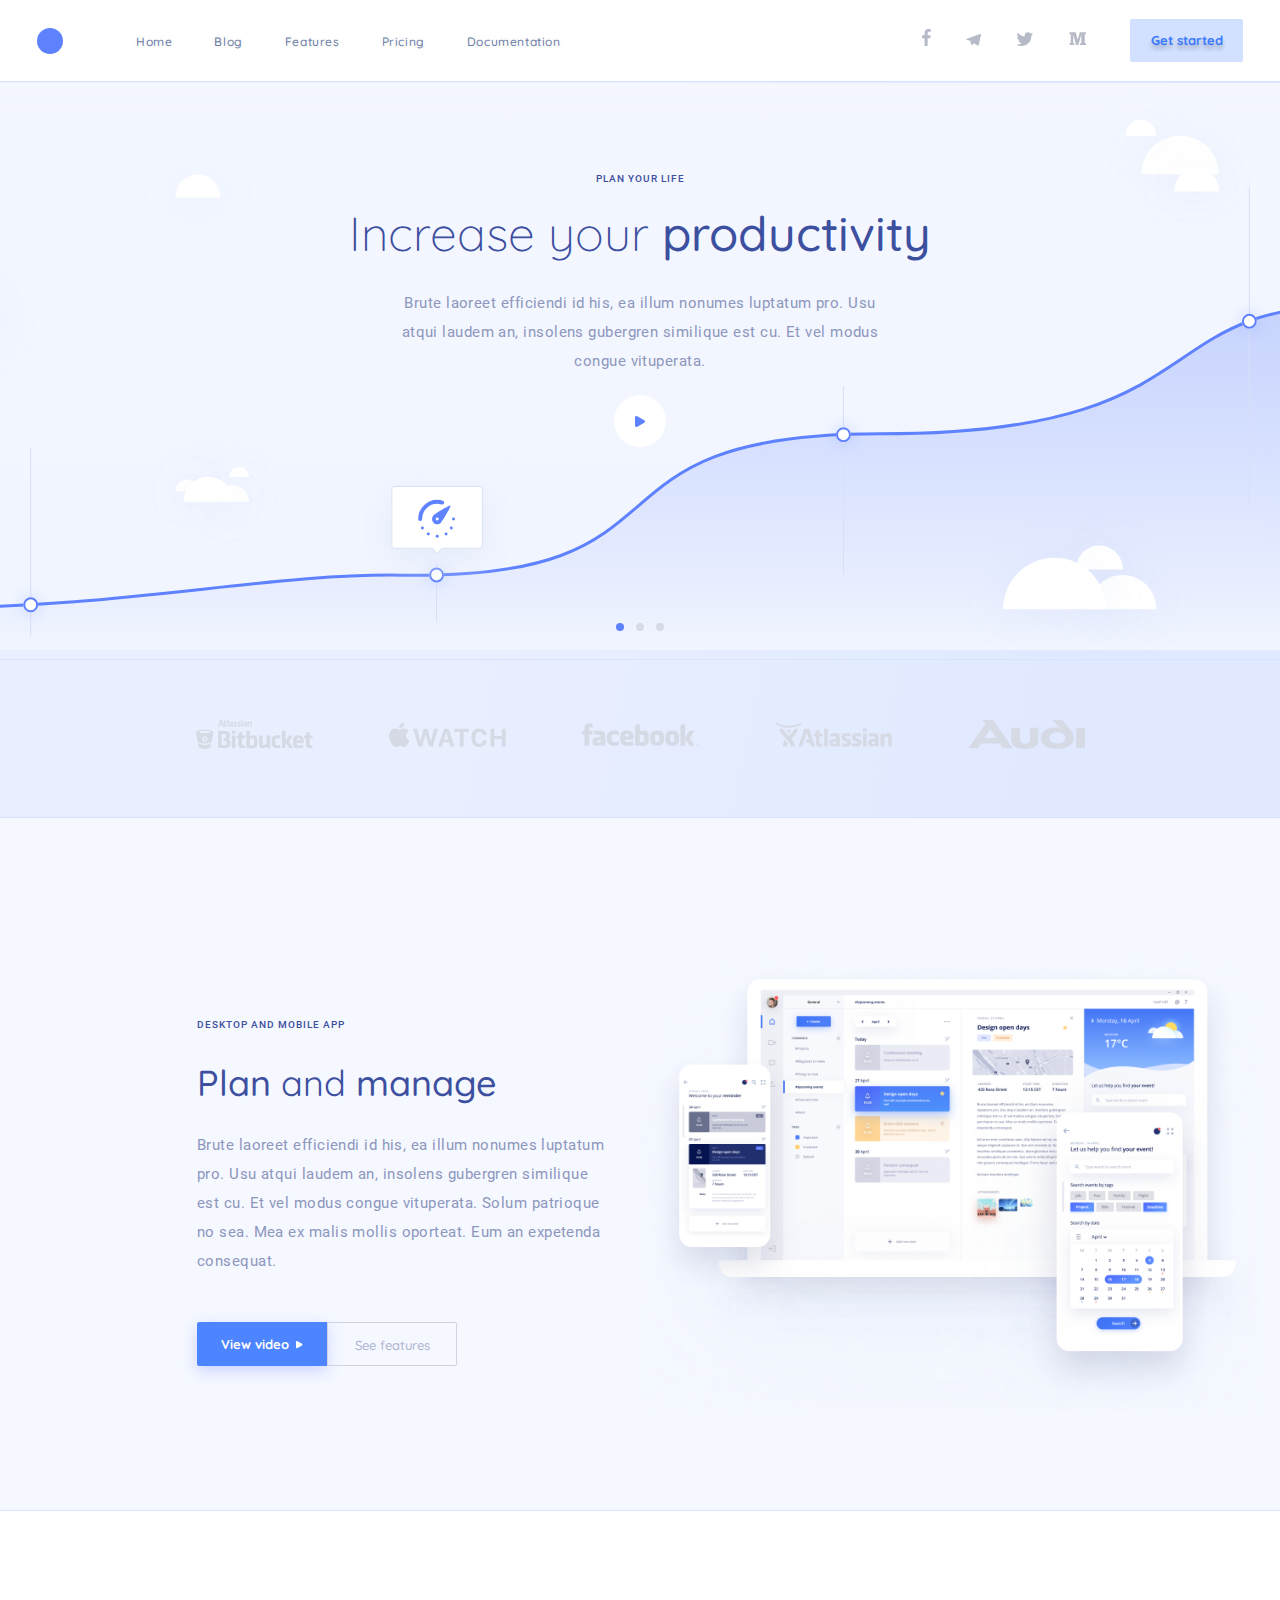
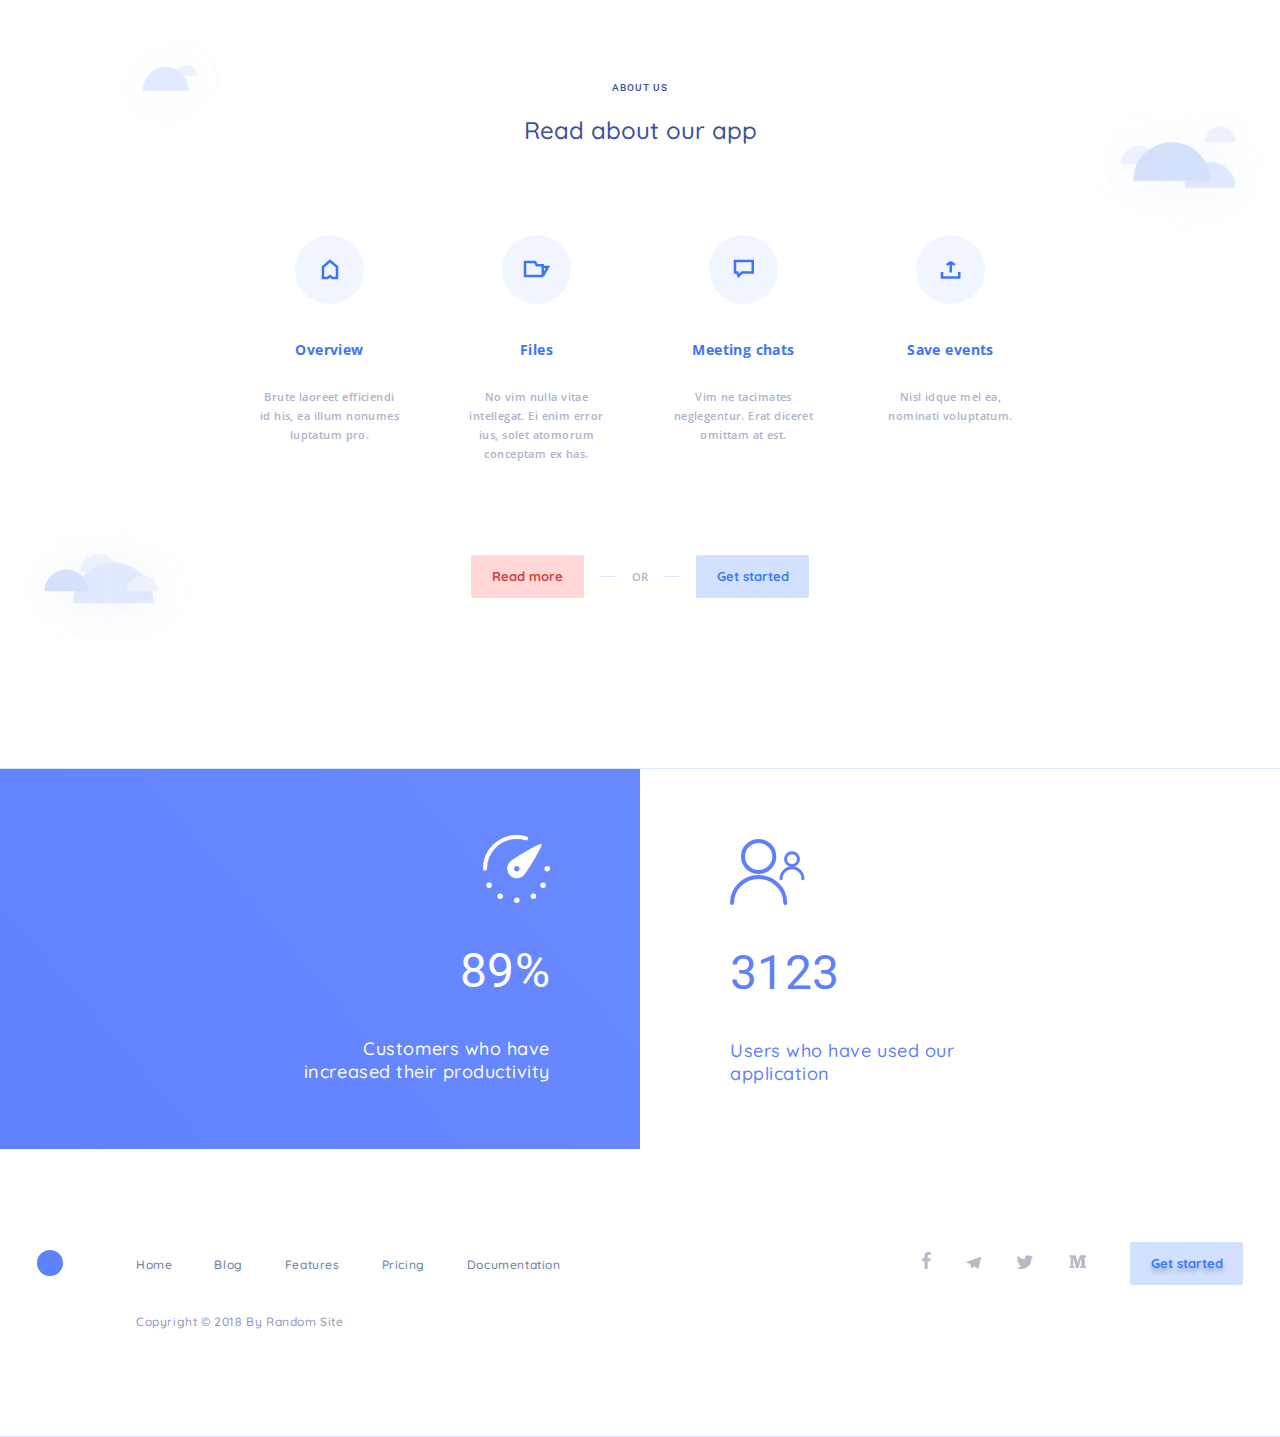
==== commit 2a5f5b5e: "so far first-part" ====
--- a/html/index.html
+++ b/html/index.html
@@ -6,9 +6,17 @@
           content="width=device-width, user-scalable=no, initial-scale=1.0, maximum-scale=1.0, minimum-scale=1.0">
     <meta http-equiv="X-UA-Compatible" content="ie=edge">
     <title>Plan Your Life</title>
+    <link rel="apple-touch-icon" sizes="180x180" href="./../favicon/apple-touch-icon.png">
+    <link rel="icon" type="image/png" sizes="32x32" href="./../favicon/favicon-32x32.png">
+    <link rel="icon" type="image/png" sizes="16x16" href="./../favicon/favicon-16x16.png">
+    <link rel="manifest" href="./../favicon/site.webmanifest">
+    <link rel="mask-icon" href="./../favicon/safari-pinned-tab.svg" color="#5bbad5">
+    <meta name="msapplication-TileColor" content="#2b5797">
+    <meta name="theme-color" content="#ffffff"> 
    
     <link rel="stylesheet" href="./../fonts/stylesheet.css">
     <link rel="stylesheet" href="./../css/style.css">
+
 </head>
 <body>
     <div class="wrapper">
@@ -114,6 +122,101 @@
                     </div>
                 </div>
             </section>
+            <section class="plan">
+                <div class="row">
+                    <div class="plan__text col-left d-flex">
+                        <div class="plan__text_wrapper">
+                            <p class="plan__header">DESKTOP AND MOBILE APP</p>
+                            <h2>Plan <span>and</span> manage</h2>
+                            <p class="plan__info">Brute laoreet efficiendi id his, ea illum nonumes luptatum pro. Usu atqui laudem an, insolens gubergren similique est cu. Et vel modus congue vituperata. Solum patrioque no sea. Mea ex malis mollis oporteat. Eum an expetenda consequat.</p>
+                            <div class="plan__buttons btn d-flex">
+                                <a href="#" class="link btn-link"><span>View video</span></a>
+                                <a href="#" class="link btn-link">See features</a>
+                            </div>
+                        </div>
+
+                    </div>
+                    <div class="plan__image col-right">
+                        <div>
+                            <img src="./../assets/images/main/03_plan/bg-3.png" alt="app" title="DESKTOP AND MOBILE APP">
+                        </div>
+                    </div>
+                </div>
+            </section>
+            <section class="features">
+                <div class="container">
+                    <div class="features__header d-flex">
+                        <p>about us</p>
+                        <h2>Read about our app</h2>
+                    </div>
+                    <div class="features__row d-flex">
+                        <div class="features__item">
+                            <div class="features__icon d-flex">
+                                <img src="./../assets/images/main/04_features/icon_01.svg" alt="">
+                            </div>
+                            <h4 class="features__subtitle">Overview</h4>
+                            <p class="features__text">
+                                Brute laoreet efficiendi id his, ea illum nonumes luptatum pro.
+                            </p>
+                        </div>
+
+                        <div class="features__item">
+                            <div class="features__icon d-flex">
+                                <img src="./../assets/images/main/04_features/icon_02.svg" alt="">
+                            </div>
+                            <h4 class="features__subtitle">Files</h4>
+                            <p class="features__text">
+                                No vim nulla vitae intellegat. Ei enim error ius, solet atomorum conceptam ex has.
+                            </p>
+                        </div>
+
+                        <div class="features__item">
+                            <div class="features__icon d-flex">
+                                <img src="./../assets/images/main/04_features/icon_03.svg" alt="">
+                            </div>
+                            <h4 class="features__subtitle">Meeting chats</h4>
+                            <p class="features__text">
+                                Vim ne tacimates neglegentur. Erat diceret omittam at est.
+                            </p>
+                        </div>
+
+                        <div class="features__item">
+                            <div class="features__icon d-flex">
+                                <img src="./../assets/images/main/04_features/icon_04.svg" alt="arrow">
+                            </div>
+                            <h4 class="features__subtitle">Save events</h4>
+                            <p class="features__text">
+                                Nisl idque mel ea, nominati voluptatum.
+                            </p>
+                        </div>
+                    </div>
+                    <div class="features__buttons d-flex">
+                        <div class="features__btn-1"><a href="#" class=" btn btn-link">Read more</a></div>
+                        <p>or</p>
+                        <div class="features__btn-2"><a href="#" class="btn btn-link">Get started</a></div>
+                    </div>
+                </div>
+            </section>
+            <section class="stats">
+                <div class="container">
+                    <div class="row">
+                        <div class="stats__productivity col-left d-flex stats-column">
+                            <div class="stats__icon">
+                                <img src="./../assets/images/main/05_stats/icon_01.svg" alt="speed">
+                            </div>
+                            <h3>89%</h3>
+                            <p>Customers who have increased their productivity</p>
+                        </div>
+                        <div class="stats__app col-right d-flex column">
+                            <div class="stats__icon">
+                                <img src="./../assets/images/main/05_stats/icon_02.svg" alt="person">
+                            </div>
+                            <h3>3123</h3>
+                            <p>Users who have used our application</p>
+                        </div>
+                    </div>
+                </div>
+            </section>
         </main>
         <footer class="footer">
             <div class="container">
--- a/css/style.css
+++ b/css/style.css
@@ -1,19 +1,1116 @@
-/* Error: Undefined mixin.
- *    ,
- * 27 |         @include font($font-Roboto,$n);
- *    |         ^^^^^^^^^^^^^^^^^^^^^^^^^^^^^^
- *    '
- *   scss\components\01_banner\banner.scss 27:9  @import
- *   scss\components\01_banner\index.scss 1:9    @import
- *   scss\index.scss 4:9                         root stylesheet */
-
-body::before {
-  font-family: "Source Code Pro", "SF Mono", Monaco, Inconsolata, "Fira Mono",
-      "Droid Sans Mono", monospace, monospace;
-  white-space: pre;
+@charset "UTF-8";
+/*Обнуление*/
+* {
+  padding: 0;
+  margin: 0;
+  border: 0;
+}
+
+*, *:before, *:after {
+  -moz-box-sizing: border-box;
+  -webkit-box-sizing: border-box;
+  box-sizing: border-box;
+}
+
+:focus, :active {
+  outline: none;
+}
+
+a:focus, a:active {
+  outline: none;
+}
+
+nav, footer, header, aside {
   display: block;
-  padding: 1em;
-  margin-bottom: 1em;
-  border-bottom: 2px solid black;
-  content: "Error: Undefined mixin.\a    \2577 \a 27 \2502          @include font($font-Roboto,$n);\d\a    \2502          ^^^^^^^^^^^^^^^^^^^^^^^^^^^^^^\a    \2575 \a   scss\\components\\01_banner\\banner.scss 27:9  @import\a   scss\\components\\01_banner\\index.scss 1:9    @import\a   scss\\index.scss 4:9                         root stylesheet";
-}
+}
+
+html, body {
+  height: 100%;
+  width: 100%;
+  line-height: 1;
+  font-size: 14px;
+  -ms-text-size-adjust: 100%;
+  -moz-text-size-adjust: 100%;
+  -webkit-text-size-adjust: 100%;
+}
+
+input, button, textarea {
+  font-family: inherit;
+}
+
+input::-ms-clear {
+  display: none;
+}
+
+button {
+  cursor: pointer;
+}
+
+button::-moz-focus-inner {
+  padding: 0;
+  border: 0;
+}
+
+a, a:visited {
+  text-decoration: none;
+}
+
+a:hover {
+  text-decoration: none;
+}
+
+ul li {
+  list-style: none;
+}
+
+img {
+  vertical-align: top;
+}
+
+h1, h2, h3, h4, h5, h6 {
+  font-size: inherit;
+  font-weight: inherit;
+}
+
+/*--------------------*/
+.footer ul a, .header ul a, nav {
+  font-size: 12px;
+  line-height: 15px;
+  color: #697CA6;
+  letter-spacing: 0.05em;
+  text-transform: capitalize;
+  text-shadow: 0 0 5px #E6E6E6;
+  text-align: center;
+  font-family: Quicksand, "sans-serif";
+}
+
+.btn {
+  border-radius: 2px;
+}
+
+.btn-link {
+  font-size: 13px;
+  font-weight: 700;
+  transition: 0.3s;
+  line-height: 16px;
+  text-align: center;
+  font-family: Quicksand, "sans-serif";
+  min-width: 113px;
+  min-height: 43px;
+  display: flex;
+  align-items: center;
+  justify-content: center;
+  padding: 13px 0;
+  letter-spacing: 0;
+}
+
+.banner__header h1 {
+  font-family: Quicksand, "sans-serif";
+  font-size: 48px;
+  line-height: 60px;
+  font-weight: 300;
+  letter-spacing: 0;
+}
+
+.plan__text h2 {
+  font-family: Quicksand, "sans-serif";
+  font-size: 36px;
+  line-height: 45px;
+  color: #3D4F9F;
+  letter-spacing: 0;
+}
+
+.features__header p, .plan__header, .banner__subtitle {
+  font-size: 10px;
+  line-height: 12px;
+  letter-spacing: 0.1em;
+  color: #3D4F9F;
+  text-transform: uppercase;
+  font-family: Roboto, "sans-serif";
+}
+
+.features__header h2 {
+  font-family: Quicksand, "sans-serif";
+  font-size: 24px;
+  line-height: 30px;
+  letter-spacing: 0;
+  color: #3D4F9F;
+}
+
+.stats p {
+  font-family: Quicksand, "sans-serif";
+  font-size: 18px;
+  line-height: 23px;
+  letter-spacing: 0;
+}
+
+.plan__info, .banner__text {
+  font-size: 15px;
+  line-height: 29px;
+  letter-spacing: 0.03em;
+}
+
+.footer__copy {
+  font-size: 12px;
+  line-height: 15px;
+  font-family: Quicksand, "sans-serif";
+  letter-spacing: 0.05em;
+}
+
+body {
+  font-family: Roboto, "sans-serif";
+  color: #8D96BD;
+  font-size: 14px;
+  font-weight: 500;
+  line-height: 27px;
+  letter-spacing: 0.03em;
+}
+
+.main {
+  flex-grow: 1;
+  margin-top: 80px;
+}
+
+.wrapper {
+  display: flex;
+  flex-direction: column;
+  min-height: 100%;
+  overflow: hidden;
+}
+
+.container {
+  max-width: 1236px;
+  margin: 0 auto;
+  padding: 0 15px;
+}
+
+.row {
+  display: flex;
+  flex-wrap: wrap;
+}
+
+.col-left {
+  width: 50%;
+}
+
+.col-right {
+  width: 50%;
+}
+
+.d-flex {
+  display: flex;
+  flex-wrap: wrap;
+}
+
+.link {
+  display: block;
+  text-decoration: none;
+  color: inherit;
+  text-align: center;
+}
+
+.dote {
+  width: 8px;
+  height: 8px;
+  border-radius: 50%;
+  background-color: #D6DAE5;
+}
+.dote-active {
+  background-color: #5E81FE;
+}
+.dote:hover {
+  background-color: #5E81FE;
+  transition: 0.3s;
+}
+
+@media (max-width: 1236px) {
+  .container {
+    max-width: 1024px;
+  }
+}
+@media (max-width: 1024px) {
+  .container {
+    max-width: 767px;
+  }
+}
+@media (max-width: 767px) {
+  .container {
+    max-width: 576px;
+  }
+}
+@media (max-width: 767px) {
+  .container {
+    max-width: none;
+  }
+}
+.header {
+  position: fixed;
+  z-index: 999;
+  top: 0;
+  width: 100%;
+  background-color: #fff;
+  padding: 19px;
+  border-bottom: 1px solid #D8E3FE;
+}
+.header input {
+  display: none;
+}
+.header__menu {
+  column-gap: 73px;
+  align-items: center;
+}
+.header__logo > a {
+  width: 26px;
+  height: 26px;
+  border-radius: 50%;
+  background-color: #5E81FE;
+}
+.header ul {
+  align-items: center;
+  column-gap: 42px;
+}
+.header ul a:hover {
+  font-weight: 700;
+  color: #5E81FE;
+  transition: 0.3s;
+}
+.header__social {
+  justify-content: end;
+  align-items: center;
+  column-gap: 44px;
+}
+.header__social_icon {
+  column-gap: 35px;
+}
+.header__social_icon a svg > path {
+  fill: #B6BAC7;
+}
+.header__social_icon a:hover svg > path {
+  transition: 0.3s;
+  fill: #6188FF;
+}
+.header__social_icon a:visited svg > path {
+  fill: #757E9A;
+}
+.header__social_icon svg > path:hover {
+  transition: 0.3s;
+  fill: #6188FF;
+}
+.header__social_icon svg > path:active {
+  fill: #5E81FE;
+}
+.header__social_button {
+  background-color: #D2E1FF;
+  color: #3A79FF;
+}
+.header__social_button .btn-link {
+  text-shadow: 0 4px 4px rgba(0, 0, 0, 0.25);
+}
+
+@media (max-width: 1236px) {
+  .header__menu {
+    column-gap: 45px;
+  }
+  .header__logo > a {
+    width: 28px;
+    height: 28px;
+  }
+  .header ul {
+    column-gap: 38px;
+  }
+}
+@media (max-width: 1024px) {
+  .header {
+    border-bottom: 1px solid #D8E3FE;
+  }
+  .header .row {
+    width: 100%;
+  }
+  .header .col-left {
+    width: initial;
+  }
+  .header .col-right {
+    width: initial;
+  }
+  .header__menu {
+    column-gap: 27px;
+  }
+  .header ul {
+    column-gap: 24px;
+  }
+  .header__social {
+    flex-grow: 1;
+    column-gap: 25px;
+  }
+  .header__social_icon {
+    column-gap: 20px;
+  }
+}
+@media (max-width: 767px) {
+  .header {
+    padding: 0;
+  }
+  .header__wrapper {
+    position: relative;
+    padding: 18px;
+  }
+  .header__menu {
+    column-gap: 15px;
+    align-items: center;
+    order: 2;
+    flex-grow: 1;
+    justify-content: flex-end;
+  }
+  .header__logo {
+    order: 2;
+  }
+  .header__logo > a {
+    width: 32px;
+    height: 32px;
+    border-radius: 50%;
+    background-color: #5E81FE;
+  }
+  .header nav {
+    order: 1;
+  }
+  .header nav label {
+    display: block;
+  }
+  .header nav label span {
+    background-color: #D2E1FF;
+    color: #3A79FF;
+    min-width: 43px;
+    border-radius: 50%;
+    text-shadow: 0 4px 4px rgba(0, 0, 0, 0.25);
+    box-shadow: 0 5px 5px 0 rgba(34, 60, 80, 0.2);
+    position: relative;
+    top: 0;
+    transition-duration: 500ms;
+  }
+  .header nav label span:active {
+    top: 2px;
+    box-shadow: 0 2px 5px 0 rgba(34, 60, 80, 0.2);
+    transition-duration: 500ms;
+  }
+  .header nav [type=checkbox]:checked + ul {
+    display: block;
+  }
+  .header nav ul {
+    display: none;
+    background-color: #D2E1FF;
+    flex-direction: column;
+    position: absolute;
+    top: 100%;
+    left: 0;
+    width: 100%;
+    column-gap: 42px;
+  }
+  .header nav ul li {
+    text-align: center;
+    padding: 10px 0;
+    border-bottom: 1px solid #fff;
+  }
+  .header nav ul li:first-of-type {
+    border-top: 1px solid #fff;
+  }
+  .header nav ul a {
+    display: inline-block;
+    font-size: 15px;
+    color: #3A79FF;
+    text-shadow: 0 4px 4px rgba(0, 0, 0, 0.25);
+  }
+  .header nav ul a:hover {
+    font-weight: 700;
+    color: #5E81FE;
+    transition: 0.3s;
+  }
+  .header__social {
+    flex-grow: 0;
+    order: 1;
+    column-gap: 30px;
+  }
+  .header__social_icon {
+    order: 1;
+    column-gap: 25px;
+  }
+}
+@media (max-width: 576px) {
+  .header__wrapper {
+    padding: 17px;
+  }
+  .header nav ul li {
+    text-align: center;
+    padding: 10px 0;
+    border-bottom: 1px solid #fff;
+  }
+  .header nav ul li:first-of-type {
+    border-top: 1px solid #fff;
+  }
+  .header nav ul a {
+    display: inline-block;
+    font-size: 14px;
+  }
+}
+@media (min-width: 767px) {
+  .header label {
+    display: none;
+  }
+}
+@media (max-width: 470px) {
+  .header__logo {
+    display: none;
+  }
+  .header .hidden-btn {
+    display: none;
+  }
+  .header .visible {
+    display: list-item;
+  }
+  .header nav ul li a {
+    font-size: 13px;
+  }
+  .header nav ul li:last-of-type {
+    border-radius: 2px;
+    background-color: #FFD7D7;
+  }
+  .header nav ul li:last-of-type a {
+    color: #D43F3F;
+  }
+}
+@media (min-width: 470px) {
+  .header .visible {
+    display: none;
+  }
+}
+
+.footer {
+  background-color: #fff;
+  padding: 93px 0 108px;
+  border-bottom: 1px solid #D8E3FE;
+}
+.footer__menu {
+  column-gap: 73px;
+  align-items: center;
+}
+.footer__logo > a {
+  width: 26px;
+  height: 26px;
+  border-radius: 50%;
+  background-color: #5E81FE;
+}
+.footer ul {
+  align-items: center;
+  column-gap: 42px;
+}
+.footer ul a:hover {
+  font-weight: 700;
+  color: #5E81FE;
+  transition: 0.3s;
+}
+.footer__social {
+  justify-content: end;
+  align-items: center;
+  column-gap: 44px;
+}
+.footer__social_icon {
+  column-gap: 35px;
+}
+.footer__social_icon a svg > path {
+  fill: #B6BAC7;
+}
+.footer__social_icon a:hover svg > path {
+  transition: 0.3s;
+  fill: #6188FF;
+}
+.footer__social_icon a:visited svg > path {
+  fill: #757E9A;
+}
+.footer__social_icon svg > path:hover {
+  transition: 0.3s;
+  fill: #6188FF;
+}
+.footer__social_icon svg > path:active {
+  fill: #5E81FE;
+}
+.footer__social_button {
+  background-color: #D2E1FF;
+  color: #3A79FF;
+}
+.footer__social_button .btn-link {
+  text-shadow: 0 4px 4px rgba(0, 0, 0, 0.25);
+}
+.footer__copy {
+  margin: 28px 0 0 99px;
+  text-align: center;
+  letter-spacing: 0.05em;
+  text-transform: capitalize;
+}
+
+.banner {
+  padding: 92px 0 28px;
+  background: url("./../assets/images/main/01_banner/background.svg") center center no-repeat;
+  background-size: cover;
+  border-bottom: 1px solid #D8E3FE;
+}
+.banner__header {
+  margin: 0 auto;
+  text-align: center;
+}
+.banner__header h1 {
+  margin: 16px 0 28px;
+  color: #3D4F9F;
+}
+.banner__header h1 span {
+  font-weight: 500;
+}
+.banner__subtitle {
+  color: #3D4F9F;
+}
+.banner__text {
+  margin: 0 auto;
+  max-width: 502px;
+  text-align: center;
+  letter-spacing: 0.03em;
+  color: #8D96BD;
+  font-weight: 400;
+  font-family: Roboto, "sans-serif";
+}
+.banner__start-video {
+  width: 52px;
+  height: 52px;
+  background-color: #fff;
+  border-radius: 50%;
+  justify-content: center;
+  align-items: center;
+  margin: 20px auto 0;
+}
+.banner__start-video svg {
+  justify-self: center;
+  align-self: center;
+}
+.banner__dotes {
+  justify-content: center;
+  align-items: end;
+  margin-top: 176px;
+  column-gap: 12px;
+}
+
+@media (max-width: 1236px) {
+  .banner {
+    padding: 90px 0 28px;
+  }
+  .banner__dotes {
+    margin-top: 170px;
+  }
+}
+@media (max-width: 1024px) {
+  .banner {
+    padding: 85px 0 25px;
+  }
+  .banner__header h1 {
+    margin: 16px 0 28px;
+    font-size: 42px;
+    line-height: 54px;
+  }
+  .banner__header__dotes {
+    margin-top: 160px;
+  }
+}
+@media (max-width: 767px) {
+  .banner {
+    padding: 70px 0 25px;
+    font-size: 14px;
+    line-height: 22px;
+  }
+  .banner__header h1 {
+    margin: 15px 0 26px;
+    font-size: 38px;
+    line-height: 50px;
+  }
+  .banner__dotes {
+    margin-top: 140px;
+  }
+  .banner .dote {
+    width: 7px;
+    height: 7px;
+  }
+}
+@media (max-width: 576px) {
+  .banner {
+    padding: 60px 0 20px;
+    font-size: 13px;
+    line-height: 22px;
+  }
+  .banner__header h1 {
+    margin: 15px 0 26px;
+    font-size: 32px;
+    line-height: 40px;
+  }
+  .banner__text {
+    max-width: 420px;
+    font-size: 13px;
+  }
+  .banner__dotes {
+    margin-top: 120px;
+  }
+  .banner .dote {
+    width: 6px;
+    height: 6px;
+  }
+}
+@media (max-width: 470px) {
+  .banner {
+    padding: 60px 0 20px;
+  }
+  .banner__header h1 {
+    margin: 13px 0 25px;
+    font-size: 30px;
+    line-height: 40px;
+  }
+  .banner__text {
+    max-width: 100%;
+  }
+  .banner__dotes {
+    margin-top: 120px;
+  }
+  .banner .dote {
+    width: 6px;
+    height: 6px;
+  }
+}
+
+.customer {
+  padding: 60px 0;
+  border-bottom: 1px solid #D8E3FE;
+}
+.customer .row {
+  column-gap: 76px;
+  justify-content: center;
+  align-items: center;
+}
+.customer .row a svg > path {
+  fill: #D6DAE5;
+}
+.customer .row a:hover svg > path {
+  transition: 0.3s;
+  fill: #5982E7;
+}
+.customer .row a:visited svg > path {
+  fill: #757E9A;
+}
+.customer .row svg > path:hover {
+  transition: 0.3s;
+  fill: #5982E7;
+}
+.customer .row svg > path:active {
+  fill: #5E81FE;
+}
+
+@media (max-width: 1236px) {
+  .customer .row {
+    column-gap: 75px;
+    justify-content: center;
+    align-items: center;
+  }
+  .customer .row svg {
+    width: 110px;
+  }
+}
+@media (max-width: 1024px) {
+  .customer {
+    padding: 55px 0;
+  }
+  .customer .row {
+    column-gap: 35px;
+    justify-content: space-between;
+    align-items: center;
+  }
+  .customer .row svg {
+    width: 105px;
+  }
+}
+@media (max-width: 767px) {
+  .customer {
+    padding: 50px 0;
+  }
+  .customer .row {
+    column-gap: 0;
+    row-gap: 10px;
+    justify-content: space-around;
+    align-items: center;
+    width: 100%;
+  }
+  .customer .row a {
+    width: 33.3333333333%;
+  }
+}
+@media (max-width: 576px) {
+  .customer .row {
+    column-gap: 2px;
+    row-gap: 10px;
+    justify-content: space-around;
+    align-items: center;
+    width: 100%;
+  }
+  .customer .row a {
+    width: calc(33.3333333333% - 2px);
+  }
+  .customer .row svg {
+    width: 100px;
+  }
+}
+@media (max-width: 470px) {
+  .customer {
+    padding: 45px 0;
+  }
+  .customer .row {
+    column-gap: 3px;
+    row-gap: 8px;
+    width: 100%;
+  }
+  .customer .row a {
+    width: calc(33.3333333333% - 3px);
+  }
+  .customer .row svg {
+    width: 82px;
+  }
+}
+
+.plan {
+  padding-left: max(15px, (100% - 1206px) / 2);
+  padding-top: 140px;
+  padding-bottom: 100px;
+  border-bottom: 1px solid #D8E3FE;
+  background-color: #F5F8FF;
+}
+.plan .col-left {
+  width: 603px;
+}
+.plan__text {
+  margin-top: 60px;
+  align-items: end;
+  flex-direction: column;
+}
+.plan__text_wrapper {
+  max-width: 413px;
+  margin-right: 30px;
+}
+.plan__text h2 {
+  font-weight: 500;
+  margin: 27px 0;
+}
+.plan__text h2 span {
+  font-weight: 400;
+}
+.plan__header {
+  color: #3D4F9F;
+}
+.plan__info {
+  font-weight: 400;
+  font-family: Roboto, "sans-serif";
+  margin-bottom: 47px;
+}
+.plan__buttons a {
+  min-width: 130px;
+  display: flex;
+  align-items: center;
+  text-align: center;
+}
+.plan__buttons a:first-of-type {
+  background-color: #4C85FF;
+  color: #FFFFFF;
+  box-shadow: 0 5px 15px rgba(188, 199, 255, 0.75);
+  border-radius: 2px 0 0 2px;
+  padding: 13px 24px;
+}
+.plan__buttons span {
+  text-align: center;
+}
+.plan__buttons span:after {
+  content: "";
+  background: url("./../assets/images/main/03_plan/icon-btn.svg") center no-repeat;
+  display: inline-block;
+  width: 7px;
+  height: 8px;
+  padding-right: 8px;
+  margin-left: 6px;
+}
+.plan__buttons a:last-of-type {
+  background-color: transparent;
+  color: #ADB4D2;
+  border: 1px solid #D1D1E4;
+  font-weight: 500;
+  border-radius: 0 2px 2px 0;
+  padding: 13px 23px;
+}
+.plan img {
+  max-width: 100%;
+}
+
+.features {
+  border-bottom: 1px solid #D8E3FE;
+  padding: 170px 0;
+  font-family: "Open Sans", "sans-serif";
+  background: #fff url("./../assets/images/main/04_features/bg.svg") center center/contain no-repeat;
+}
+.features__header {
+  justify-content: center;
+  flex-direction: column;
+  text-align: center;
+}
+.features__header p {
+  color: #3D4F9F;
+  margin-bottom: 20px;
+}
+.features__header h2 {
+  font-weight: 500;
+}
+.features__row {
+  column-gap: 67px;
+  max-width: 761px;
+  margin: 92px auto;
+  justify-content: space-between;
+}
+.features__item {
+  width: calc((100% - 201px) / 4);
+  font-family: "Open Sans", "sans-serif";
+}
+.features__icon {
+  width: 69px;
+  height: 69px;
+  border-radius: 50%;
+  background: #F1F5FF;
+  justify-content: center;
+  align-items: center;
+  margin: 0 auto;
+}
+.features__subtitle {
+  font-weight: 700;
+  font-size: 14px;
+  line-height: 25px;
+  text-align: center;
+  color: #4074F8;
+  margin: 33px 0 25px;
+}
+.features__text {
+  font-size: 11px;
+  line-height: 19px;
+  text-align: center;
+  color: #ADB3CB;
+  font-weight: 600;
+}
+.features__buttons {
+  display: flex;
+  justify-content: center;
+  column-gap: 48px;
+}
+.features__buttons p {
+  display: inline-block;
+  align-self: center;
+  font-weight: 500;
+  font-size: 11px;
+  line-height: 19px;
+  text-align: center;
+  color: #ADB3CB;
+  text-transform: uppercase;
+  font-family: "Open Sans", "sans-serif";
+  position: relative;
+}
+.features__buttons p::before {
+  content: "";
+  display: block;
+  width: 15px;
+  background-color: #DAE4FE;
+  height: 1px;
+  position: absolute;
+  top: 50%;
+  left: -32px;
+}
+.features__buttons p::after {
+  content: "";
+  display: block;
+  width: 15px;
+  background-color: #DAE4FE;
+  height: 1px;
+  position: absolute;
+  top: 50%;
+  left: 32px;
+}
+.features__btn-1 a {
+  background-color: #FFD7D7;
+  color: #D43F3F;
+}
+.features__btn-2 a {
+  background-color: #D2E1FF;
+  color: #3A79FF;
+}
+
+@media (max-width: 1236px) {
+  .features {
+    padding: 160px 0;
+  }
+}
+@media (max-width: 1024px) {
+  .features {
+    padding: 150px 0;
+  }
+  .features__row {
+    column-gap: 60px;
+  }
+  .features__item {
+    width: calc((100% - 180px) / 4);
+  }
+}
+@media (max-width: 767px) {
+  .features {
+    padding: 130px 0;
+  }
+  .features__row {
+    column-gap: 70px;
+    row-gap: 60px;
+  }
+  .features__item {
+    width: calc(50% - 35px);
+    font-family: "Open Sans", "sans-serif";
+  }
+}
+@media (max-width: 576px) {
+  .features {
+    padding: 120px 0;
+  }
+}
+@media (max-width: 470px) {
+  .features {
+    padding: 110px 0;
+  }
+  .features__row {
+    column-gap: 56px;
+    row-gap: 56px;
+  }
+  .features__item {
+    width: calc(50% - 28px);
+  }
+}
+@media (max-width: 370px) {
+  .features__row {
+    column-gap: 50px;
+    row-gap: 50px;
+  }
+  .features__item {
+    width: calc(50% - 25px);
+    font-family: "Open Sans", "sans-serif";
+  }
+  .features__buttons {
+    flex-direction: column;
+  }
+  .features__buttons p {
+    margin: 30px 0;
+    font-weight: 600;
+    font-size: 16px;
+    line-height: 28px;
+  }
+  .features__buttons p::before {
+    width: 18px;
+    height: 1px;
+    position: absolute;
+    top: 50%;
+    left: -37px;
+  }
+  .features__buttons p::after {
+    width: 18px;
+    height: 1px;
+    position: absolute;
+    top: 50%;
+    left: 38px;
+  }
+}
+
+.stats .col-left {
+  flex-direction: column;
+  align-items: end;
+}
+.stats .col-right {
+  flex-direction: column;
+  align-items: start;
+}
+.stats-column {
+  position: relative;
+  z-index: 10;
+}
+.stats__productivity {
+  padding: 66px 90px 66px 0;
+  text-align: right;
+  color: #fff;
+}
+.stats__productivity:after {
+  content: "";
+  display: block;
+  height: 100%;
+  width: 100vw;
+  position: absolute;
+  right: 0;
+  top: 0;
+  background: linear-gradient(229.32deg, #6888FF 12.77%, #5E80FF 73.11%);
+  z-index: -1;
+}
+.stats__app {
+  padding: 70px 0 66px 90px;
+  color: #5E80FF;
+}
+.stats__app:after {
+  content: "";
+  display: block;
+  height: 100%;
+  width: 100vw;
+  position: absolute;
+  left: 0;
+  top: 0;
+  background: linear-gradient(101.48deg, #E9EFFF 41.56%, #E0E9FF 81.53%);
+  z-index: -1;
+}
+.stats h3 {
+  margin: 24px 0 25px;
+  font-weight: 400;
+  font-size: 48px;
+  line-height: 83px;
+}
+.stats p {
+  max-width: 260px;
+  font-weight: 500;
+  letter-spacing: 0.03em;
+}
+
+@media (max-width: 1024px) {
+  .stats__productivity {
+    padding: 66px 80px 66px 0;
+  }
+  .stats__app {
+    padding: 70px 0 66px 80px;
+  }
+}
+@media (max-width: 767px) {
+  .stats__productivity {
+    padding: 66px 70px 66px 0;
+  }
+  .stats__app {
+    padding: 70px 0 66px 70px;
+  }
+}
+@media (max-width: 576px) {
+  .stats__productivity {
+    padding: 66px 50px 66px 0;
+  }
+  .stats__app {
+    padding: 70px 0 66px 50px;
+  }
+}
+@media (max-width: 470px) {
+  .stats .container {
+    padding: 0;
+  }
+  .stats-column {
+    width: 100%;
+  }
+}
+
+/*# sourceMappingURL=style.css.map */
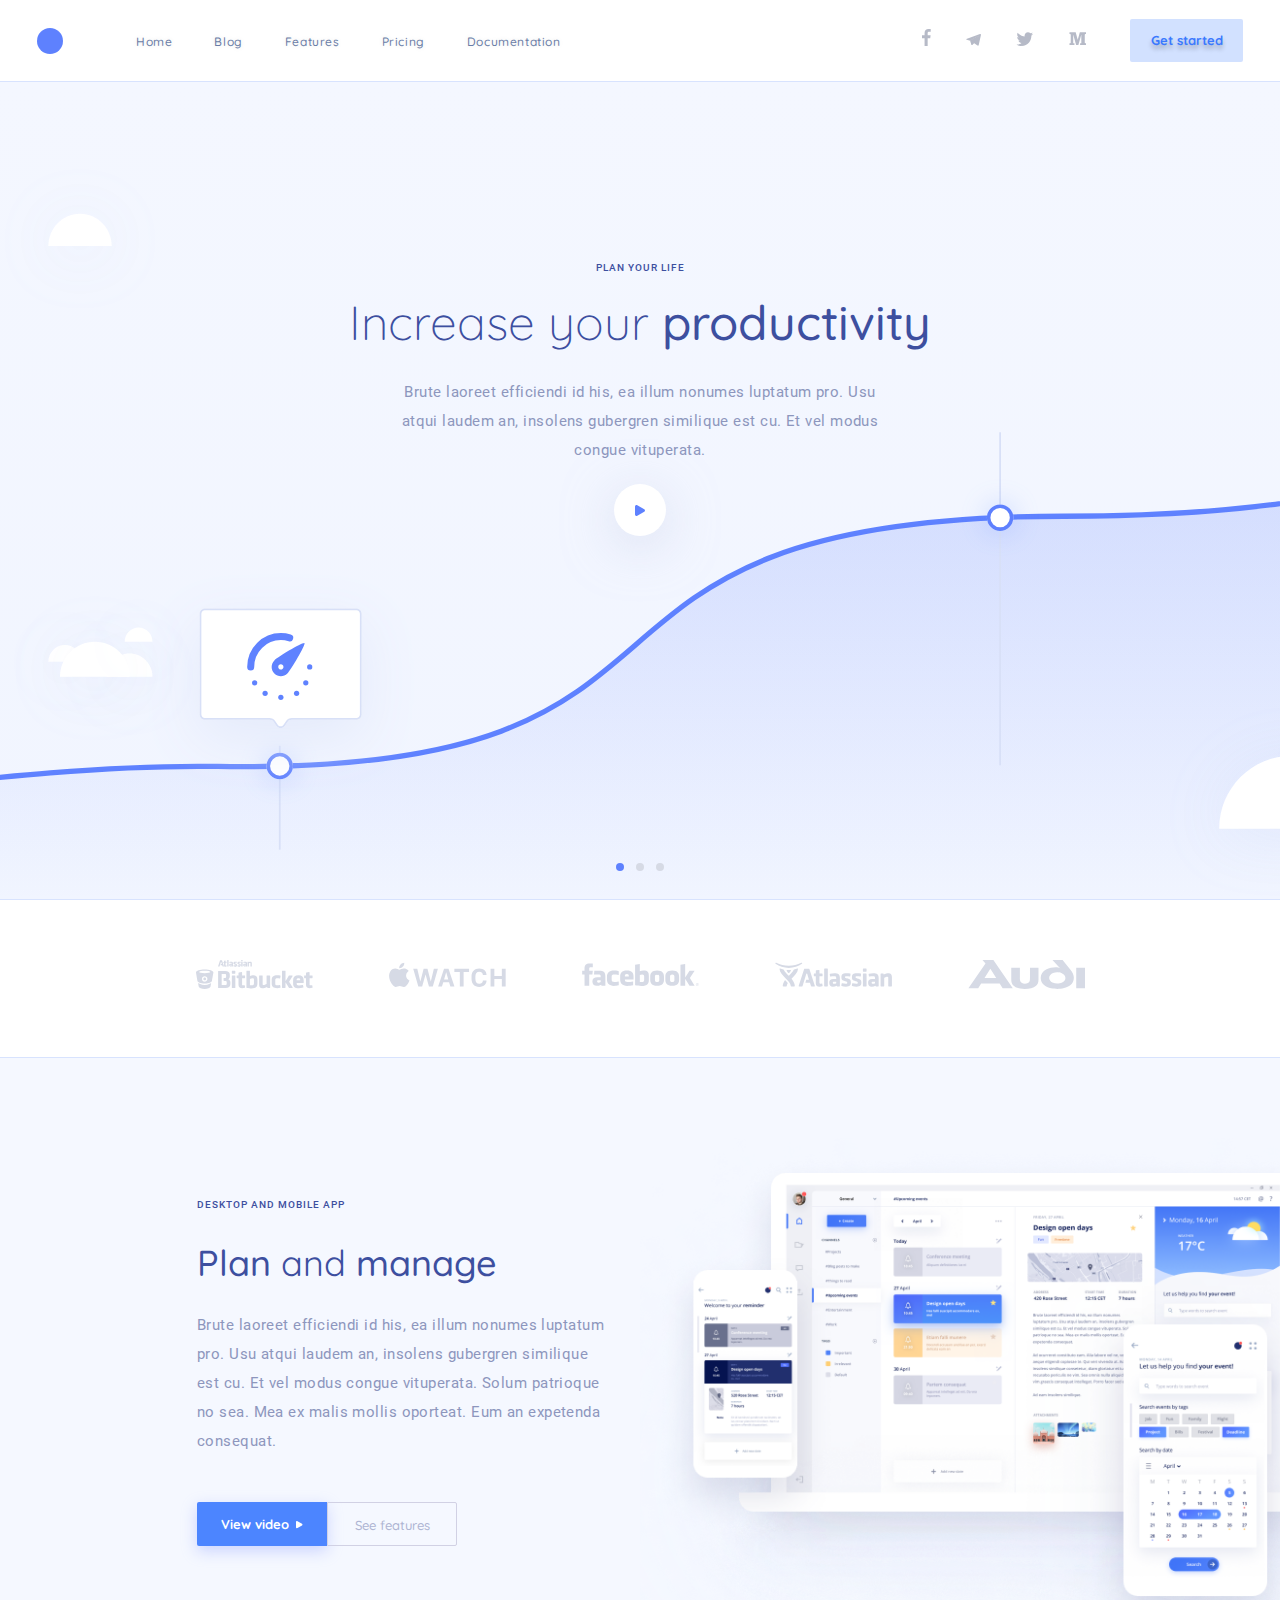
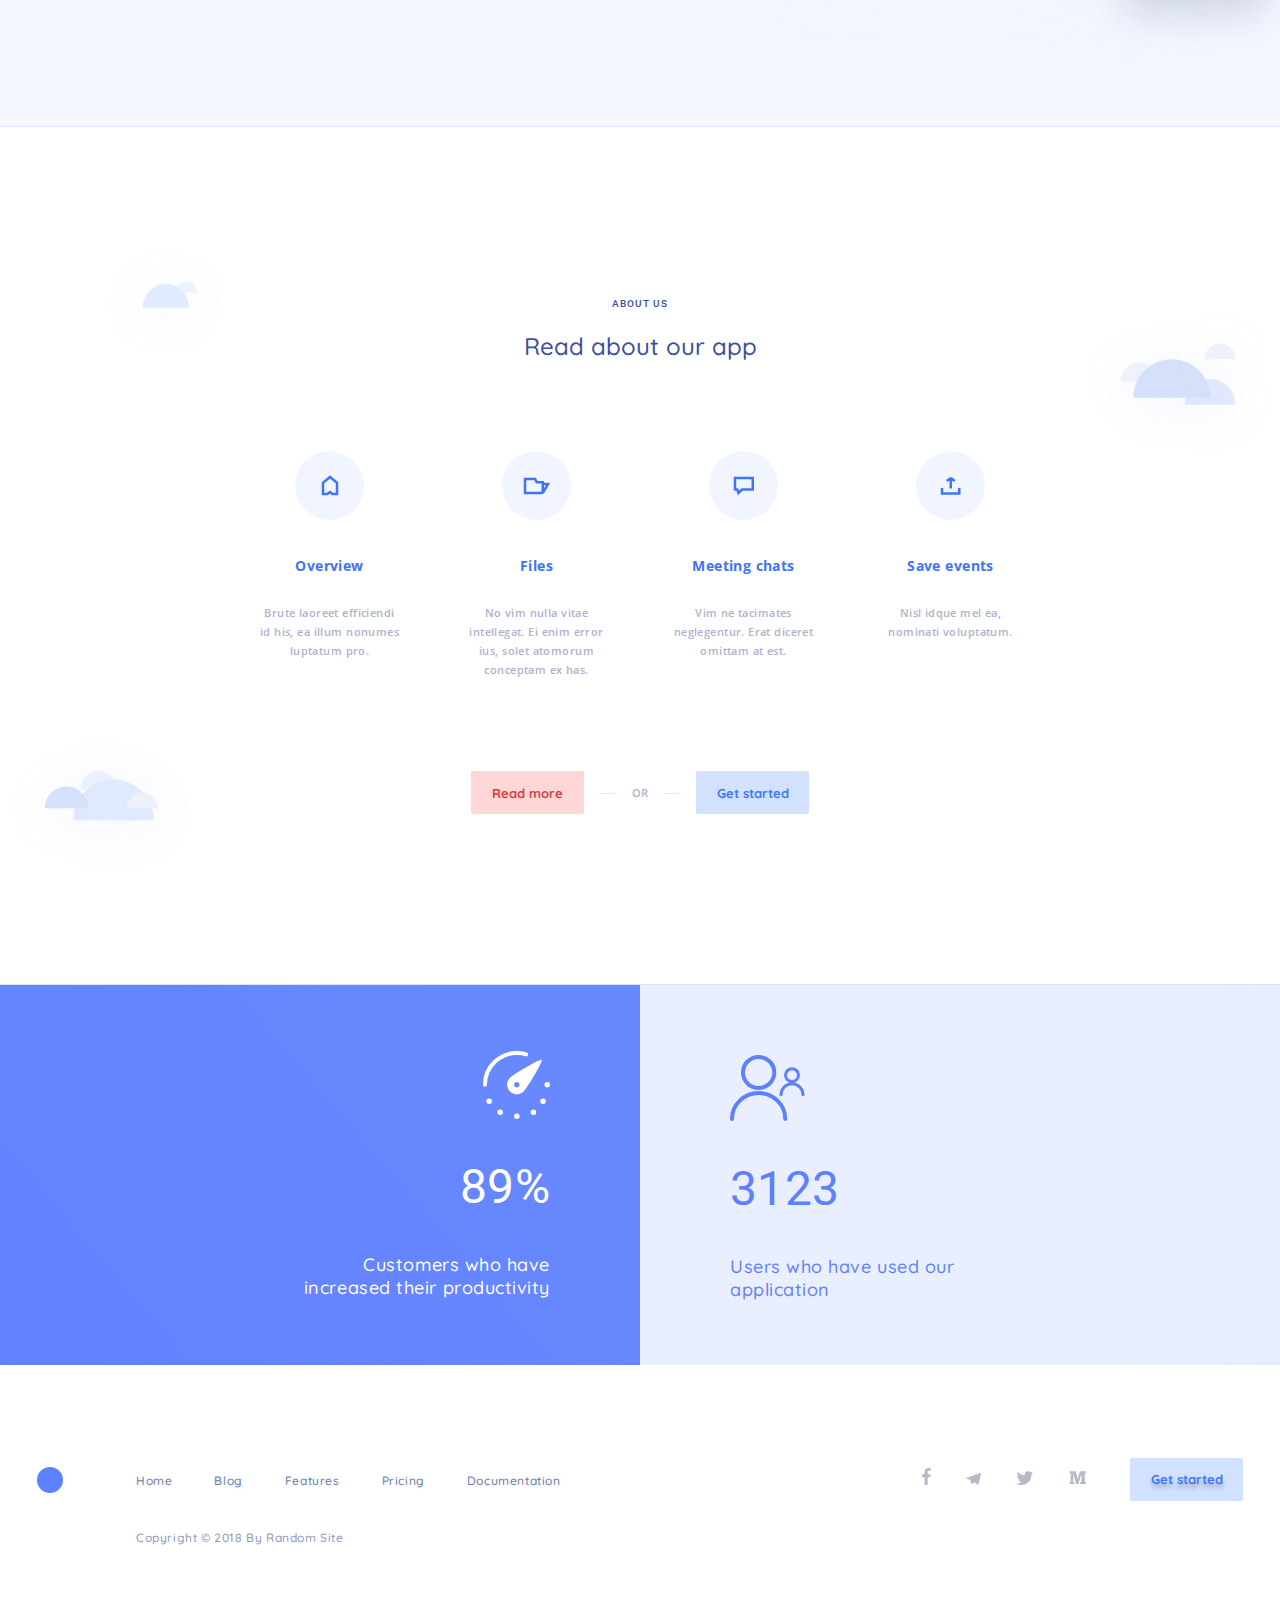
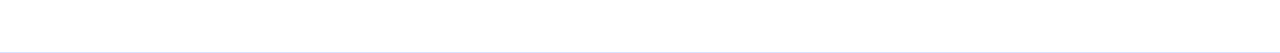
==== commit 89b181ac: "18may" ====
--- a/html/index.html
+++ b/html/index.html
@@ -6,20 +6,13 @@
           content="width=device-width, user-scalable=no, initial-scale=1.0, maximum-scale=1.0, minimum-scale=1.0">
     <meta http-equiv="X-UA-Compatible" content="ie=edge">
     <title>Plan Your Life</title>
-    <link rel="apple-touch-icon" sizes="180x180" href="./../favicon/apple-touch-icon.png">
-    <link rel="icon" type="image/png" sizes="32x32" href="./../favicon/favicon-32x32.png">
-    <link rel="icon" type="image/png" sizes="16x16" href="./../favicon/favicon-16x16.png">
-    <link rel="manifest" href="./../favicon/site.webmanifest">
-    <link rel="mask-icon" href="./../favicon/safari-pinned-tab.svg" color="#5bbad5">
-    <meta name="msapplication-TileColor" content="#2b5797">
-    <meta name="theme-color" content="#ffffff"> 
-   
+
+
     <link rel="stylesheet" href="./../fonts/stylesheet.css">
     <link rel="stylesheet" href="./../css/style.css">
 
 </head>
 <body>
-    <div class="wrapper">
         <header class="header">
             <div class="header__wrapper">
                 <div class="container">
@@ -82,10 +75,12 @@
                         <h1>Increase your <span>productivity</span></h1>
                         <p class="banner__text">Brute laoreet efficiendi id his, ea illum nonumes luptatum pro. Usu atqui laudem an, insolens gubergren similique est cu. Et vel modus congue vituperata.</p>
                     </div>
-                    <div class="banner__start-video d-flex">
-                        <svg width="10" height="11" viewBox="0 0 10 11" fill="none" xmlns="http://www.w3.org/2000/svg">
-                            <path d="M9.23077 4.17675C10.2564 4.76486 10.2564 6.23514 9.23077 6.82325L2.30769 10.793C1.28205 11.3811 0 10.646 0 9.46976V1.53024C0 0.354015 1.28205 -0.381125 2.30769 0.206988L9.23077 4.17675Z" fill="#5E81FF"/>
-                        </svg>
+                    <div class="banner__play-video d-flex">
+                        <a href="#" class="d-flex">
+                            <svg width="10" height="11" viewBox="0 0 10 11" fill="none" xmlns="http://www.w3.org/2000/svg">
+                                <path d="M9.23077 4.17675C10.2564 4.76486 10.2564 6.23514 9.23077 6.82325L2.30769 10.793C1.28205 11.3811 0 10.646 0 9.46976V1.53024C0 0.354015 1.28205 -0.381125 2.30769 0.206988L9.23077 4.17675Z" fill="#5E81FF"/>
+                            </svg>
+                        </a>
                     </div>
                     <div class="banner__dotes d-flex">
                         <div class="dote dote-active">
@@ -123,22 +118,24 @@
                 </div>
             </section>
             <section class="plan">
-                <div class="row">
-                    <div class="plan__text col-left d-flex">
-                        <div class="plan__text_wrapper">
-                            <p class="plan__header">DESKTOP AND MOBILE APP</p>
-                            <h2>Plan <span>and</span> manage</h2>
-                            <p class="plan__info">Brute laoreet efficiendi id his, ea illum nonumes luptatum pro. Usu atqui laudem an, insolens gubergren similique est cu. Et vel modus congue vituperata. Solum patrioque no sea. Mea ex malis mollis oporteat. Eum an expetenda consequat.</p>
-                            <div class="plan__buttons btn d-flex">
-                                <a href="#" class="link btn-link"><span>View video</span></a>
-                                <a href="#" class="link btn-link">See features</a>
-                            </div>
-                        </div>
-
-                    </div>
-                    <div class="plan__image col-right">
-                        <div>
-                            <img src="./../assets/images/main/03_plan/bg-3.png" alt="app" title="DESKTOP AND MOBILE APP">
+                <div class="container">
+                    <div class="row">
+                        <div class="plan__text col-left d-flex">
+                            <div class="plan__text_wrapper">
+                                <p class="plan__header">DESKTOP AND MOBILE APP</p>
+                                <h2>Plan <span>and</span> manage</h2>
+                                <p class="plan__info">Brute laoreet efficiendi id his, ea illum nonumes luptatum pro. Usu atqui laudem an, insolens gubergren similique est cu. Et vel modus congue vituperata. Solum patrioque no sea. Mea ex malis mollis oporteat. Eum an expetenda consequat.</p>
+                                <div class="plan__buttons btn d-flex">
+                                    <a href="#" class="link btn-link"><span>View video</span></a>
+                                    <a href="#" class="link btn-link">See features</a>
+                                </div>
+                            </div>
+
+                        </div>
+                        <div class="plan__image col-right d-flex">
+                            <div class="plan__image-wrapper">
+                                <img src="./../assets/images/main/plan/bg.png" alt="app" title="DESKTOP AND MOBILE APP">
+                            </div>
                         </div>
                     </div>
                 </div>
@@ -152,7 +149,7 @@
                     <div class="features__row d-flex">
                         <div class="features__item">
                             <div class="features__icon d-flex">
-                                <img src="./../assets/images/main/04_features/icon_01.svg" alt="">
+                                <img src="./../assets/images/main/features/icon_01.svg" alt="">
                             </div>
                             <h4 class="features__subtitle">Overview</h4>
                             <p class="features__text">
@@ -162,7 +159,7 @@
 
                         <div class="features__item">
                             <div class="features__icon d-flex">
-                                <img src="./../assets/images/main/04_features/icon_02.svg" alt="">
+                                <img src="./../assets/images/main/features/icon_02.svg" alt="">
                             </div>
                             <h4 class="features__subtitle">Files</h4>
                             <p class="features__text">
@@ -172,7 +169,7 @@
 
                         <div class="features__item">
                             <div class="features__icon d-flex">
-                                <img src="./../assets/images/main/04_features/icon_03.svg" alt="">
+                                <img src="./../assets/images/main/features/icon_03.svg" alt="">
                             </div>
                             <h4 class="features__subtitle">Meeting chats</h4>
                             <p class="features__text">
@@ -182,7 +179,7 @@
 
                         <div class="features__item">
                             <div class="features__icon d-flex">
-                                <img src="./../assets/images/main/04_features/icon_04.svg" alt="arrow">
+                                <img src="./../assets/images/main/features/icon_04.svg" alt="arrow">
                             </div>
                             <h4 class="features__subtitle">Save events</h4>
                             <p class="features__text">
@@ -201,18 +198,22 @@
                 <div class="container">
                     <div class="row">
                         <div class="stats__productivity col-left d-flex stats-column">
-                            <div class="stats__icon">
-                                <img src="./../assets/images/main/05_stats/icon_01.svg" alt="speed">
-                            </div>
-                            <h3>89%</h3>
-                            <p>Customers who have increased their productivity</p>
-                        </div>
-                        <div class="stats__app col-right d-flex column">
-                            <div class="stats__icon">
-                                <img src="./../assets/images/main/05_stats/icon_02.svg" alt="person">
-                            </div>
-                            <h3>3123</h3>
-                            <p>Users who have used our application</p>
+                            <div class="stats__productivity-wrapper">
+                                <div class="stats__icon">
+                                    <img src="./../assets/images/main/stats/icon_01.svg" alt="speed">
+                                </div>
+                                <h3>89%</h3>
+                                <p>Customers who have increased their productivity</p>
+                            </div>
+                        </div>
+                        <div class="stats__app col-right d-flex stats-column">
+                            <div class="stats__app-wrapper">
+                                <div class="stats__icon">
+                                    <img src="./../assets/images/main/stats/icon_02.svg" alt="person">
+                                </div>
+                                <h3>3123</h3>
+                                <p>Users who have used our application</p>
+                            </div>
                         </div>
                     </div>
                 </div>
@@ -267,6 +268,5 @@
                 </div>
             </div>
         </footer>
-    </div>
 </body>
 </html>--- a/css/style.css
+++ b/css/style.css
@@ -25,8 +25,8 @@
 }
 
 html, body {
-  height: 100%;
-  width: 100%;
+  min-height: 100vh;
+  min-width: 100vw;
   line-height: 1;
   font-size: 14px;
   -ms-text-size-adjust: 100%;
@@ -158,6 +158,8 @@
 }
 
 body {
+  min-height: 100vh;
+  overflow-x: hidden;
   font-family: Roboto, "sans-serif";
   color: #8D96BD;
   font-size: 14px;
@@ -167,15 +169,7 @@
 }
 
 .main {
-  flex-grow: 1;
-  margin-top: 80px;
-}
-
-.wrapper {
-  display: flex;
-  flex-direction: column;
-  min-height: 100%;
-  overflow: hidden;
+  margin-top: 81px;
 }
 
 .container {
@@ -309,7 +303,7 @@
 
 @media (max-width: 1236px) {
   .header__menu {
-    column-gap: 45px;
+    column-gap: 40px;
   }
   .header__logo > a {
     width: 28px;
@@ -352,7 +346,7 @@
   }
   .header__wrapper {
     position: relative;
-    padding: 18px;
+    padding: 19px;
   }
   .header__menu {
     column-gap: 15px;
@@ -436,7 +430,7 @@
 }
 @media (max-width: 576px) {
   .header__wrapper {
-    padding: 17px;
+    padding: 19px;
   }
   .header nav ul li {
     text-align: center;
@@ -547,10 +541,32 @@
 }
 
 .banner {
-  padding: 92px 0 28px;
-  background: url("./../assets/images/main/01_banner/background.svg") center center no-repeat;
-  background-size: cover;
+  padding: 20vh 0 0 0;
+  min-height: calc(100vh - 81px);
   border-bottom: 1px solid #D8E3FE;
+  position: relative;
+  z-index: 1;
+  background: linear-gradient(180deg, #F4F7FF 0%, #F1F5FF 100%);
+}
+.banner:after {
+  content: "";
+  background: url("./../assets/images/main/banner/diagramma.svg") center/cover no-repeat;
+  display: block;
+  height: calc(100vh - 81px);
+  width: 100vw;
+  position: absolute;
+  bottom: 0;
+  z-index: -20;
+}
+.banner:before {
+  content: "";
+  background: url("./../assets/images/main/banner/clouds.svg") center/cover no-repeat;
+  display: block;
+  height: calc(100vh - 81px);
+  width: 100vw;
+  position: absolute;
+  bottom: 0;
+  z-index: -10;
 }
 .banner__header {
   margin: 0 auto;
@@ -575,7 +591,8 @@
   font-weight: 400;
   font-family: Roboto, "sans-serif";
 }
-.banner__start-video {
+.banner__play-video a {
+  box-shadow: 0 10px 50px rgba(201, 209, 231, 0.6);
   width: 52px;
   height: 52px;
   background-color: #fff;
@@ -584,28 +601,37 @@
   align-items: center;
   margin: 20px auto 0;
 }
-.banner__start-video svg {
-  justify-self: center;
-  align-self: center;
+.banner__play-video a:hover {
+  background-color: #3D4F9F;
+  cursor: pointer;
+}
+.banner__play-video a:hover svg > path {
+  fill: #fff;
 }
 .banner__dotes {
-  justify-content: center;
-  align-items: end;
-  margin-top: 176px;
+  position: absolute;
+  bottom: 28px;
+  left: 50%;
+  transform: translateX(-50%);
   column-gap: 12px;
 }
 
+.banner {
+  position: relative;
+}
 @media (max-width: 1236px) {
-  .banner {
-    padding: 90px 0 28px;
-  }
   .banner__dotes {
     margin-top: 170px;
   }
 }
 @media (max-width: 1024px) {
-  .banner {
-    padding: 85px 0 25px;
+  .banner:before {
+    background-size: contain;
+    background-repeat: repeat;
+  }
+  .banner:after {
+    background-size: contain;
+    height: 80%;
   }
   .banner__header h1 {
     margin: 16px 0 28px;
@@ -618,9 +644,12 @@
 }
 @media (max-width: 767px) {
   .banner {
-    padding: 70px 0 25px;
     font-size: 14px;
     line-height: 22px;
+  }
+  .banner:after {
+    background-size: contain;
+    height: 58%;
   }
   .banner__header h1 {
     margin: 15px 0 26px;
@@ -637,9 +666,12 @@
 }
 @media (max-width: 576px) {
   .banner {
-    padding: 60px 0 20px;
     font-size: 13px;
     line-height: 22px;
+  }
+  .banner:after {
+    background-size: contain;
+    height: 45%;
   }
   .banner__header h1 {
     margin: 15px 0 26px;
@@ -659,8 +691,9 @@
   }
 }
 @media (max-width: 470px) {
-  .banner {
-    padding: 60px 0 20px;
+  .banner:after {
+    background-size: contain;
+    height: 37%;
   }
   .banner__header h1 {
     margin: 13px 0 25px;
@@ -676,6 +709,12 @@
   .banner .dote {
     width: 6px;
     height: 6px;
+  }
+}
+@media (max-width: 370px) {
+  .banner:after {
+    background-size: contain;
+    height: 32%;
   }
 }
 
@@ -777,14 +816,9 @@
 }
 
 .plan {
-  padding-left: max(15px, (100% - 1206px) / 2);
-  padding-top: 140px;
-  padding-bottom: 100px;
+  padding: 80px 0 30px;
   border-bottom: 1px solid #D8E3FE;
   background-color: #F5F8FF;
-}
-.plan .col-left {
-  width: 603px;
 }
 .plan__text {
   margin-top: 60px;
@@ -828,7 +862,7 @@
 }
 .plan__buttons span:after {
   content: "";
-  background: url("./../assets/images/main/03_plan/icon-btn.svg") center no-repeat;
+  background: url("./../assets/images/main/plan/icon-btn.svg") center no-repeat;
   display: inline-block;
   width: 7px;
   height: 8px;
@@ -843,15 +877,106 @@
   border-radius: 0 2px 2px 0;
   padding: 13px 23px;
 }
-.plan img {
+.plan__image-wrapper {
+  margin-right: -130px;
+}
+.plan__image-wrapper img {
   max-width: 100%;
 }
 
+@media (max-width: 1236px) {
+  .plan {
+    padding: 150px 0 110px;
+  }
+  .plan__text {
+    margin-top: 50px;
+  }
+  .plan__image-wrapper {
+    margin-right: -50px;
+  }
+  .plan__image-wrapper img {
+    max-width: 100%;
+  }
+}
+@media (max-width: 1024px) {
+  .plan {
+    padding: 110px 0;
+  }
+  .plan__text {
+    margin-top: 50px;
+  }
+  .plan__text_wrapper {
+    margin: 0;
+  }
+  .plan__image {
+    align-items: center;
+    justify-content: center;
+  }
+  .plan__image-wrapper {
+    margin-right: -35px;
+  }
+  .plan__image-wrapper img {
+    max-width: 100%;
+  }
+}
+@media (max-width: 767px) {
+  .plan {
+    padding: 75px 0 90px;
+  }
+  .plan .row {
+    flex-direction: column;
+  }
+  .plan .col-left {
+    width: 100%;
+  }
+  .plan .col-right {
+    width: 100%;
+  }
+  .plan__image {
+    align-items: center;
+    justify-content: center;
+    order: -1;
+  }
+  .plan__image-wrapper {
+    margin-right: 0;
+  }
+  .plan__image-wrapper img {
+    max-width: 100%;
+  }
+  .plan__text {
+    margin-top: 0;
+  }
+  .plan__text_wrapper {
+    max-width: 100%;
+    margin: 0;
+  }
+}
+@media (max-width: 576px) {
+  .plan {
+    padding: 70px 0 85px;
+  }
+  .plan__text h2 {
+    font-size: 32px;
+    line-height: 42px;
+  }
+}
+@media (max-width: 470px) {
+  .plan {
+    padding: 65px 0 80px;
+  }
+  .plan__text h2 {
+    font-size: 30px;
+    line-height: 40px;
+  }
+  .plan__buttons a {
+    width: 50%;
+  }
+}
 .features {
   border-bottom: 1px solid #D8E3FE;
   padding: 170px 0;
   font-family: "Open Sans", "sans-serif";
-  background: #fff url("./../assets/images/main/04_features/bg.svg") center center/contain no-repeat;
+  background: #fff url("./../assets/images/main/features/bg.svg") center center/contain no-repeat;
 }
 .features__header {
   justify-content: center;
@@ -963,6 +1088,7 @@
 }
 @media (max-width: 767px) {
   .features {
+    background-repeat: repeat;
     padding: 130px 0;
   }
   .features__row {
@@ -984,21 +1110,53 @@
     padding: 110px 0;
   }
   .features__row {
-    column-gap: 56px;
-    row-gap: 56px;
+    row-gap: 60px;
+    margin: 65px auto 80px;
   }
   .features__item {
-    width: calc(50% - 28px);
+    width: 100%;
+  }
+  .features__item p {
+    max-width: 300px;
+    margin: 0 auto;
+  }
+  .features__buttons {
+    flex-direction: column;
+  }
+  .features__buttons p {
+    margin: 30px 0;
+    font-weight: 600;
+    font-size: 16px;
+    line-height: 28px;
+  }
+  .features__buttons p::before {
+    width: 18px;
+    height: 1px;
+    position: absolute;
+    top: 50%;
+    left: -37px;
+  }
+  .features__buttons p::after {
+    width: 18px;
+    height: 1px;
+    position: absolute;
+    top: 50%;
+    left: 38px;
   }
 }
 @media (max-width: 370px) {
+  .features {
+    padding: 100px 0;
+  }
   .features__row {
-    column-gap: 50px;
-    row-gap: 50px;
+    margin: 60px auto 75px;
   }
   .features__item {
-    width: calc(50% - 25px);
-    font-family: "Open Sans", "sans-serif";
+    width: 100%;
+  }
+  .features__item p {
+    max-width: 100%;
+    margin: 0 auto;
   }
   .features__buttons {
     flex-direction: column;
@@ -1111,6 +1269,18 @@
   .stats-column {
     width: 100%;
   }
+  .stats__productivity {
+    padding: 66px 15px 66px;
+  }
+  .stats__productivity-wrapper {
+    margin: 0 auto;
+  }
+  .stats__app {
+    padding: 70px 15px 66px;
+  }
+  .stats__app-wrapper {
+    margin: 0 auto;
+  }
 }
 
 /*# sourceMappingURL=style.css.map */
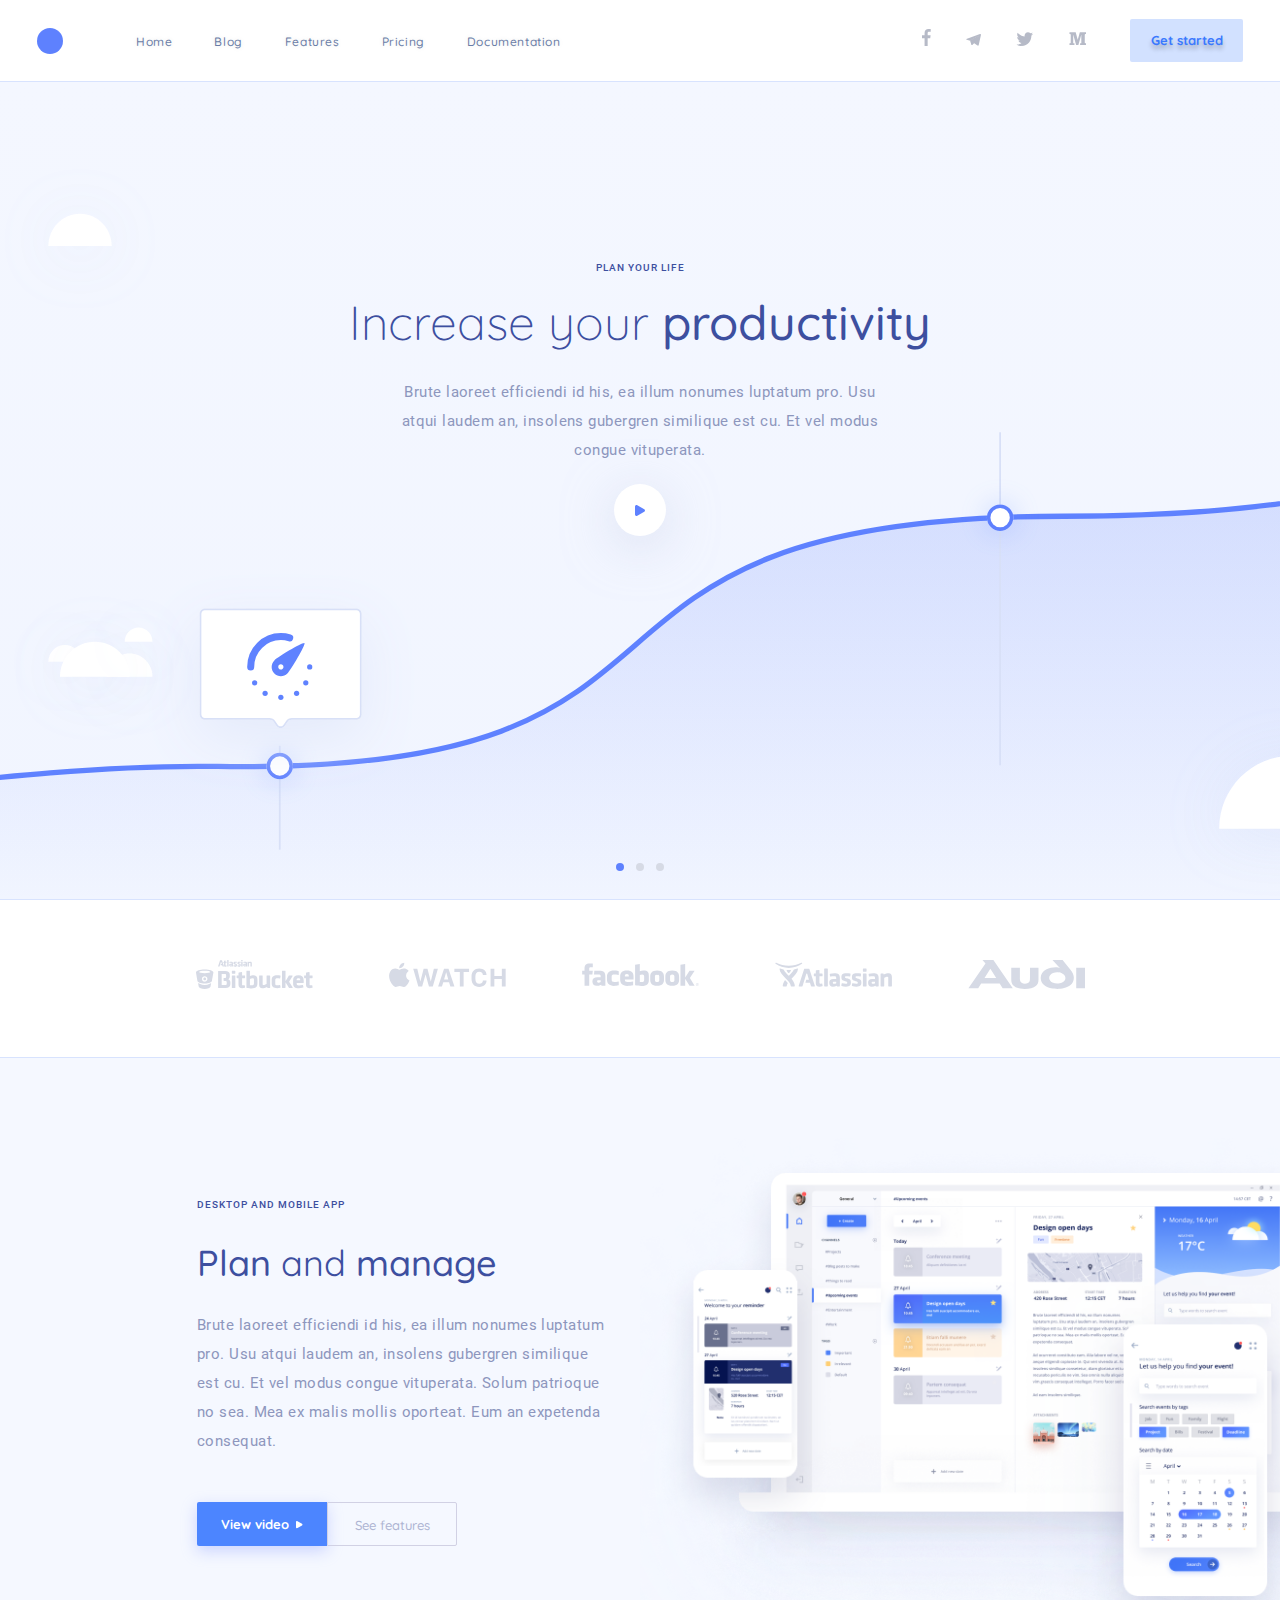
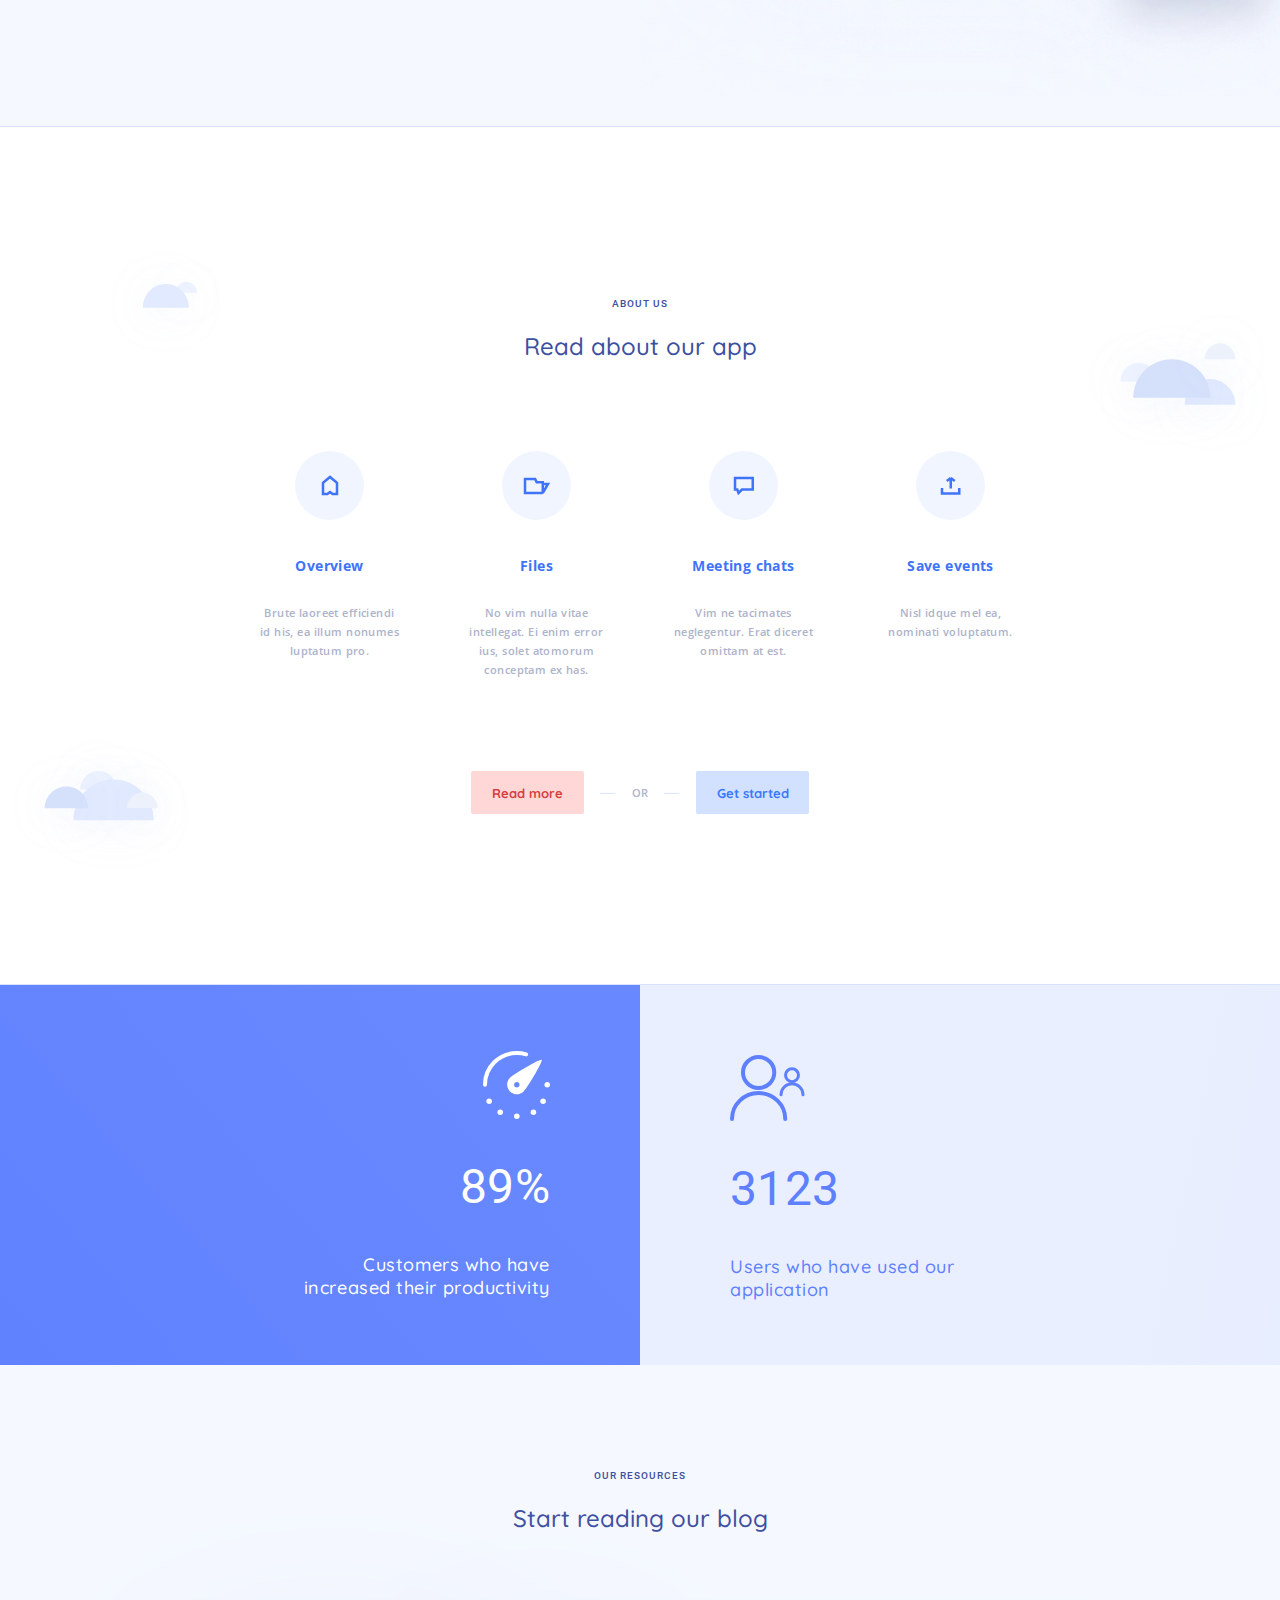
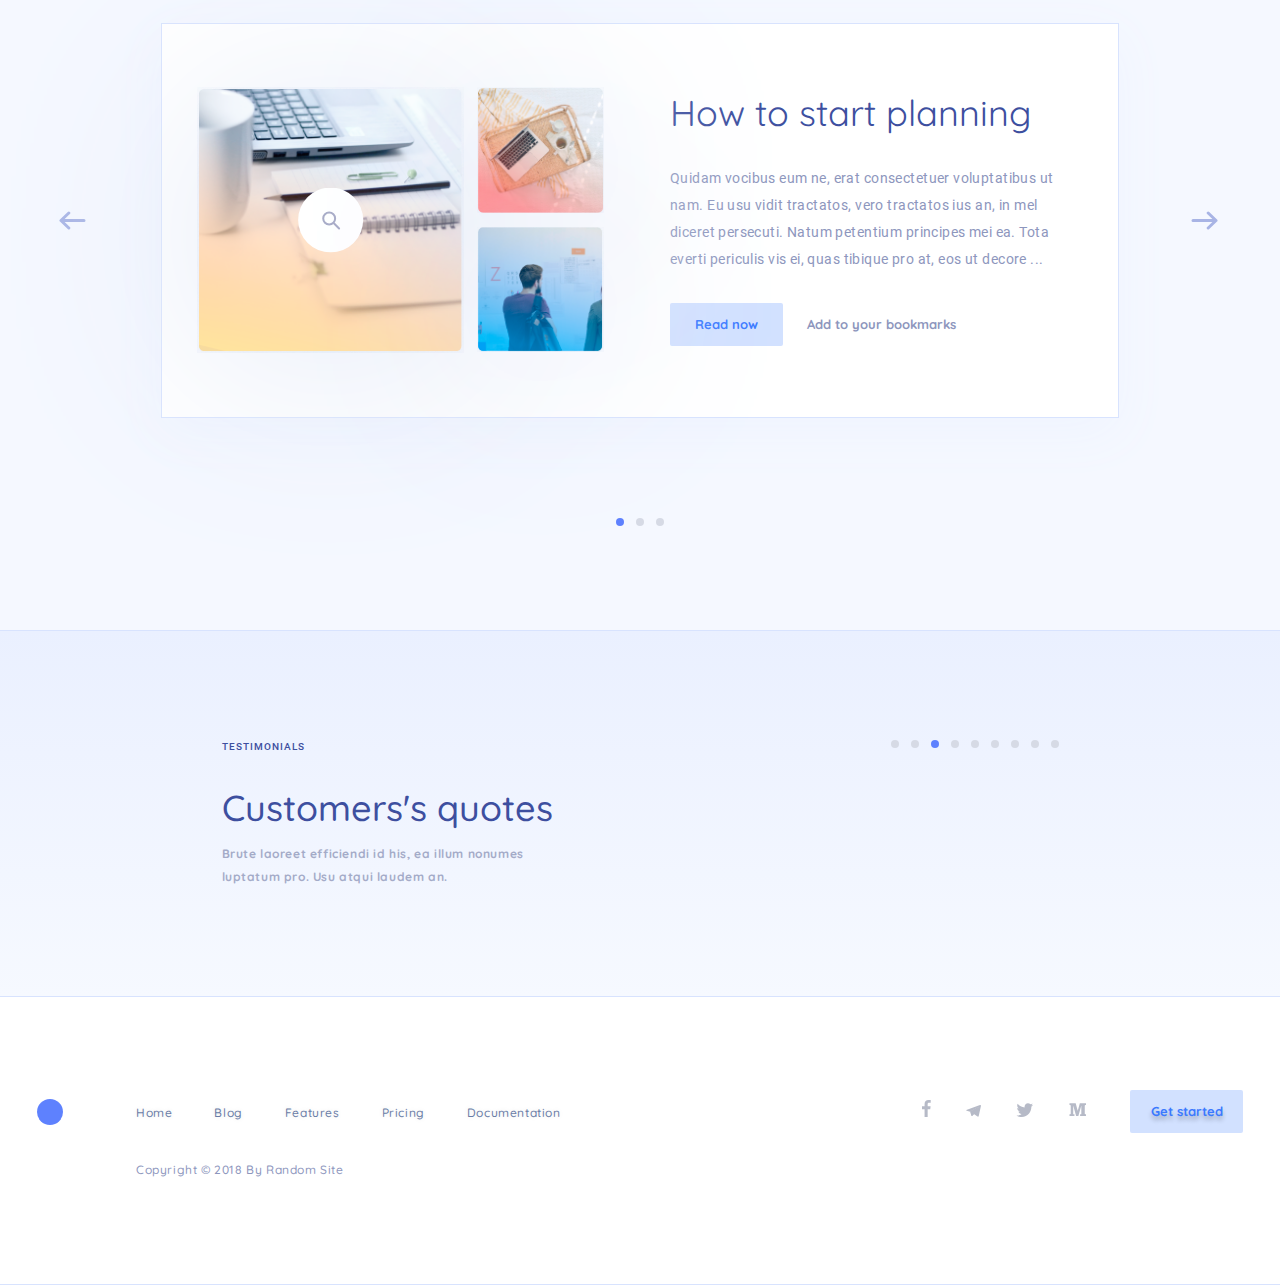
==== commit 0fa039a4: "7-block" ====
--- a/html/index.html
+++ b/html/index.html
@@ -218,6 +218,84 @@
                     </div>
                 </div>
             </section>
+            <section class="blog">
+                <div class="container">
+                    <div class="blog__header">
+                        <p>OUR RESOURCES</p>
+                        <h3 class="blog__title">Start reading our blog</h3>
+                    </div>
+                    <article class="blog__article d-flex">
+                        <div class="blog__row row">
+                            <div class="blog__article_img col-left d-flex">
+                                <div class="blog__article_img-1">
+                                    <img src="./../assets/images/main/blog/img-01.png" alt="">
+                                    <img src="./../assets/images/main/blog/icon-search.svg" alt="search"></div>
+                                <div class="blog__article_img-2-3 d-flex">
+                                    <div class="blog__article_img-2"><img src="./../assets/images/main/blog/img-02.png" alt=""></div>
+                                    <div class="blog__article_img-3"><img src="./../assets/images/main/blog/img-03.png" alt=""></div>
+                                </div>
+                                <div class="blog__article_img_btn-2">
+                                    <a href="#" class=" btn btn-link link">Add to your bookmarks</a>
+                                </div>
+                            </div>
+                            <div class="blog__article_text col-right ">
+                                <h4 class="blog__article_title">How to start planning</h4>
+                                <p>Quidam vocibus eum ne, erat consectetuer voluptatibus ut nam. Eu usu vidit tractatos, vero tractatos ius an, in mel diceret persecuti. Natum petentium principes mei ea. Tota everti periculis vis ei, quas tibique pro at, eos ut decore ...
+                                </p>
+                                <div class="blog__article_buttons d-flex">
+                                    <a href="#" class="blog__article_btn-1 btn btn-link link ">Read now</a>
+                                    <a href="#" class="blog__article_btn-2 btn btn-link link">Add to your bookmarks</a>
+                                </div>
+                            </div>
+                        </div>
+                    </article>
+                    <div class="blog__dotes d-flex">
+                        <div class="dote dote-active">
+                        </div>
+                        <div class="dote">
+                        </div>
+                        <div class="dote">
+                        </div>
+                    </div>
+                </div>
+            </section>
+            <section class="quotes">
+                <div class="container">
+                    <div class="row">
+                        <div class="quotes__text col-left">
+                            <p class="quotes__mini-header">TESTIMONIALS</p>
+                            <h3 class="quotes__title">Customers's quotes</h3>
+                            <p class="quotes__text-info">Brute laoreet efficiendi id his, ea illum nonumes luptatum pro. Usu atqui laudem an.</p>
+                        </div>
+                        <div class="quotes__message">
+
+
+
+
+                            <div class="quotes__dotes d-flex">
+                                <div class="dote">
+                                </div>
+                                <div class="dote">
+                                </div>
+                                <div class="dote dote-active">
+                                </div>
+                                <div class="dote">
+                                </div>
+                                <div class="dote">
+                                </div>
+                                <div class="dote">
+                                </div>
+                                <div class="dote">
+                                </div>
+                                <div class="dote">
+                                </div>
+                                <div class="dote">
+                                </div>
+                            </div>
+                        </div>
+                    </div>
+                </div>
+            </section>
         </main>
         <footer class="footer">
             <div class="container">
--- a/css/style.css
+++ b/css/style.css
@@ -112,7 +112,7 @@
   letter-spacing: 0;
 }
 
-.plan__text h2 {
+.quotes__title, .blog__article_title, .plan__text h2 {
   font-family: Quicksand, "sans-serif";
   font-size: 36px;
   line-height: 45px;
@@ -120,7 +120,7 @@
   letter-spacing: 0;
 }
 
-.features__header p, .plan__header, .banner__subtitle {
+.quotes__mini-header, .blog__header > p, .features__header p, .plan__header, .banner__subtitle {
   font-size: 10px;
   line-height: 12px;
   letter-spacing: 0.1em;
@@ -129,7 +129,7 @@
   font-family: Roboto, "sans-serif";
 }
 
-.features__header h2 {
+.blog__title, .features__header h2 {
   font-family: Quicksand, "sans-serif";
   font-size: 24px;
   line-height: 30px;
@@ -150,7 +150,7 @@
   letter-spacing: 0.03em;
 }
 
-.footer__copy {
+.quotes__text-info, .footer__copy {
   font-size: 12px;
   line-height: 15px;
   font-family: Quicksand, "sans-serif";
@@ -542,7 +542,7 @@
 
 .banner {
   padding: 20vh 0 0 0;
-  min-height: calc(100vh - 81px);
+  height: calc(100vh - 81px);
   border-bottom: 1px solid #D8E3FE;
   position: relative;
   z-index: 1;
@@ -1283,4 +1283,262 @@
   }
 }
 
+.blog {
+  border-bottom: 1px solid #D8E3FE;
+  padding: 104px 0 212px;
+  background: #F5F8FF;
+  position: relative;
+}
+.blog .row {
+  width: 100%;
+  gap: 66px;
+}
+.blog .col-right {
+  width: calc(50% - 33px);
+}
+.blog .col-left {
+  width: calc(50% - 33px);
+}
+.blog__header {
+  text-align: center;
+  margin-bottom: 92px;
+}
+.blog__header > p {
+  color: #3D4F9F;
+  margin-bottom: 20px;
+}
+.blog__title {
+  font-weight: 500;
+}
+.blog__article {
+  background: #FFFFFF;
+  border: 1px solid #D8E3FE;
+  box-shadow: 0 15px 50px #EFF4FF;
+  padding: 63px 41px 64px 35px;
+  max-width: 958px;
+  margin: 0 auto;
+  position: relative;
+}
+.blog__article::before {
+  content: "";
+  background: url("./../assets/images/main/blog/arrow-left.svg") no-repeat;
+  display: block;
+  width: 30px;
+  height: 20px;
+  position: absolute;
+  left: -103px;
+  top: 50%;
+  transform: translateY(-50%);
+}
+.blog__article::after {
+  content: "";
+  background: url("./../assets/images/main/blog/arrow-right.svg") no-repeat;
+  display: block;
+  width: 30px;
+  height: 20px;
+  position: absolute;
+  right: -103px;
+  top: 50%;
+  transform: translateY(-50%);
+}
+.blog__article_title {
+  font-weight: 400;
+}
+.blog__article_text p {
+  margin: 32px 0 31px;
+  font-weight: 400;
+  max-width: 408px;
+}
+.blog__article_buttons {
+  gap: 8px;
+}
+.blog__article_btn-1 {
+  background-color: #D2E1FF;
+  color: #3A79FF;
+}
+.blog__article_btn-2 {
+  padding: 13px 15px;
+  min-width: 181px;
+}
+.blog__article_img {
+  max-width: 100%;
+  gap: 13px;
+}
+.blog__article_img_btn-2 {
+  display: none;
+}
+.blog__article_img-2-3 {
+  flex-direction: column;
+  gap: 14px;
+  max-width: 127px;
+}
+.blog__article_img-1 {
+  max-width: 267px;
+  filter: drop-shadow(0 15px 100px #E5EBF8);
+}
+.blog__article_img-1 img {
+  position: relative;
+  z-index: 1;
+  max-width: 100%;
+}
+.blog__article_img-1 [alt=search] {
+  position: absolute;
+  z-index: 2;
+  top: 50%;
+  left: 50%;
+  transform: translate(-50%, -50%);
+}
+.blog__article_img-2 {
+  filter: drop-shadow(0 15px 100px #E5EBF8);
+}
+.blog__article_img-2 img {
+  max-width: 100%;
+}
+.blog__article_img-3 {
+  filter: drop-shadow(0 15px 100px #E5EBF8);
+}
+.blog__article_img-3 img {
+  max-width: 100%;
+}
+.blog__dotes {
+  position: absolute;
+  bottom: 104px;
+  left: 50%;
+  transform: translateX(-50%);
+  column-gap: 12px;
+}
+
+@media (max-width: 1236px) {
+  .blog__article {
+    padding-left: 41px;
+    max-width: 830px;
+  }
+  .blog__article::before {
+    left: -73px;
+  }
+  .blog__article::after {
+    right: -73px;
+  }
+  .blog__article_img {
+    flex-direction: column;
+  }
+  .blog__article_img-2-3 {
+    flex-direction: row;
+    max-width: 267px;
+  }
+  .blog__article_img-2 {
+    width: calc(50% - 7px);
+  }
+  .blog__article_img-3 {
+    width: calc(50% - 7px);
+  }
+}
+@media (max-width: 1024px) {
+  .blog__article {
+    max-width: 590px;
+  }
+  .blog__article::before {
+    left: -65px;
+  }
+  .blog__article::after {
+    right: -65px;
+  }
+  .blog__article_img {
+    flex-direction: column;
+    gap: 0;
+  }
+  .blog__article_img_btn-2 {
+    display: block;
+    justify-self: end;
+  }
+  .blog__article_img-2-3 {
+    flex-grow: 1;
+    max-width: 267px;
+    margin: 13px 0 0 0;
+  }
+  .blog__article_btn-2 {
+    display: none;
+  }
+}
+@media (max-width: 767px) {
+  .blog [alt=search] {
+    max-width: 60px;
+  }
+  .blog__article {
+    max-width: 455px;
+  }
+  .blog__article .row {
+    flex-direction: column;
+  }
+  .blog__article .col-left {
+    width: 100%;
+  }
+  .blog__article .col-right {
+    width: 100%;
+  }
+  .blog__article::before {
+    left: -50px;
+  }
+  .blog__article::after {
+    right: -50px;
+  }
+  .blog__article_img {
+    max-width: 100%;
+    gap: 13px;
+  }
+  .blog__article_img-1 {
+    margin: 0 auto;
+  }
+  .blog__article_img_btn-2 {
+    display: none;
+  }
+  .blog__article_img-2-3 {
+    margin: 0 auto;
+    flex-grow: 0;
+    max-width: 100%;
+  }
+  .blog__article_title {
+    font-size: 34px;
+    line-height: 42px;
+  }
+  .blog__article_btn-2 {
+    display: block;
+  }
+  .blog__article_text p {
+    max-width: 100%;
+  }
+}
+
+.quotes {
+  padding: 109px 0 108px;
+  border-bottom: 1px solid #D8E3FE;
+  background: linear-gradient(180deg, #EAF0FF 0%, #F6F9FF 100%);
+}
+.quotes .row {
+  justify-content: center;
+  gap: 132px;
+}
+.quotes .col-left {
+  width: calc(50% - 66px);
+}
+.quotes .col-right {
+  width: calc(50% - 66px);
+}
+.quotes__title {
+  font-weight: 500;
+  margin: 31px 0 14px;
+}
+.quotes__mini-header {
+  color: #3D4F9F;
+}
+.quotes__text-info {
+  font-weight: 600;
+  color: #A4ABC8;
+  max-width: 323px;
+  line-height: 23px;
+}
+.quotes__dotes {
+  column-gap: 12px;
+}
+
 /*# sourceMappingURL=style.css.map */
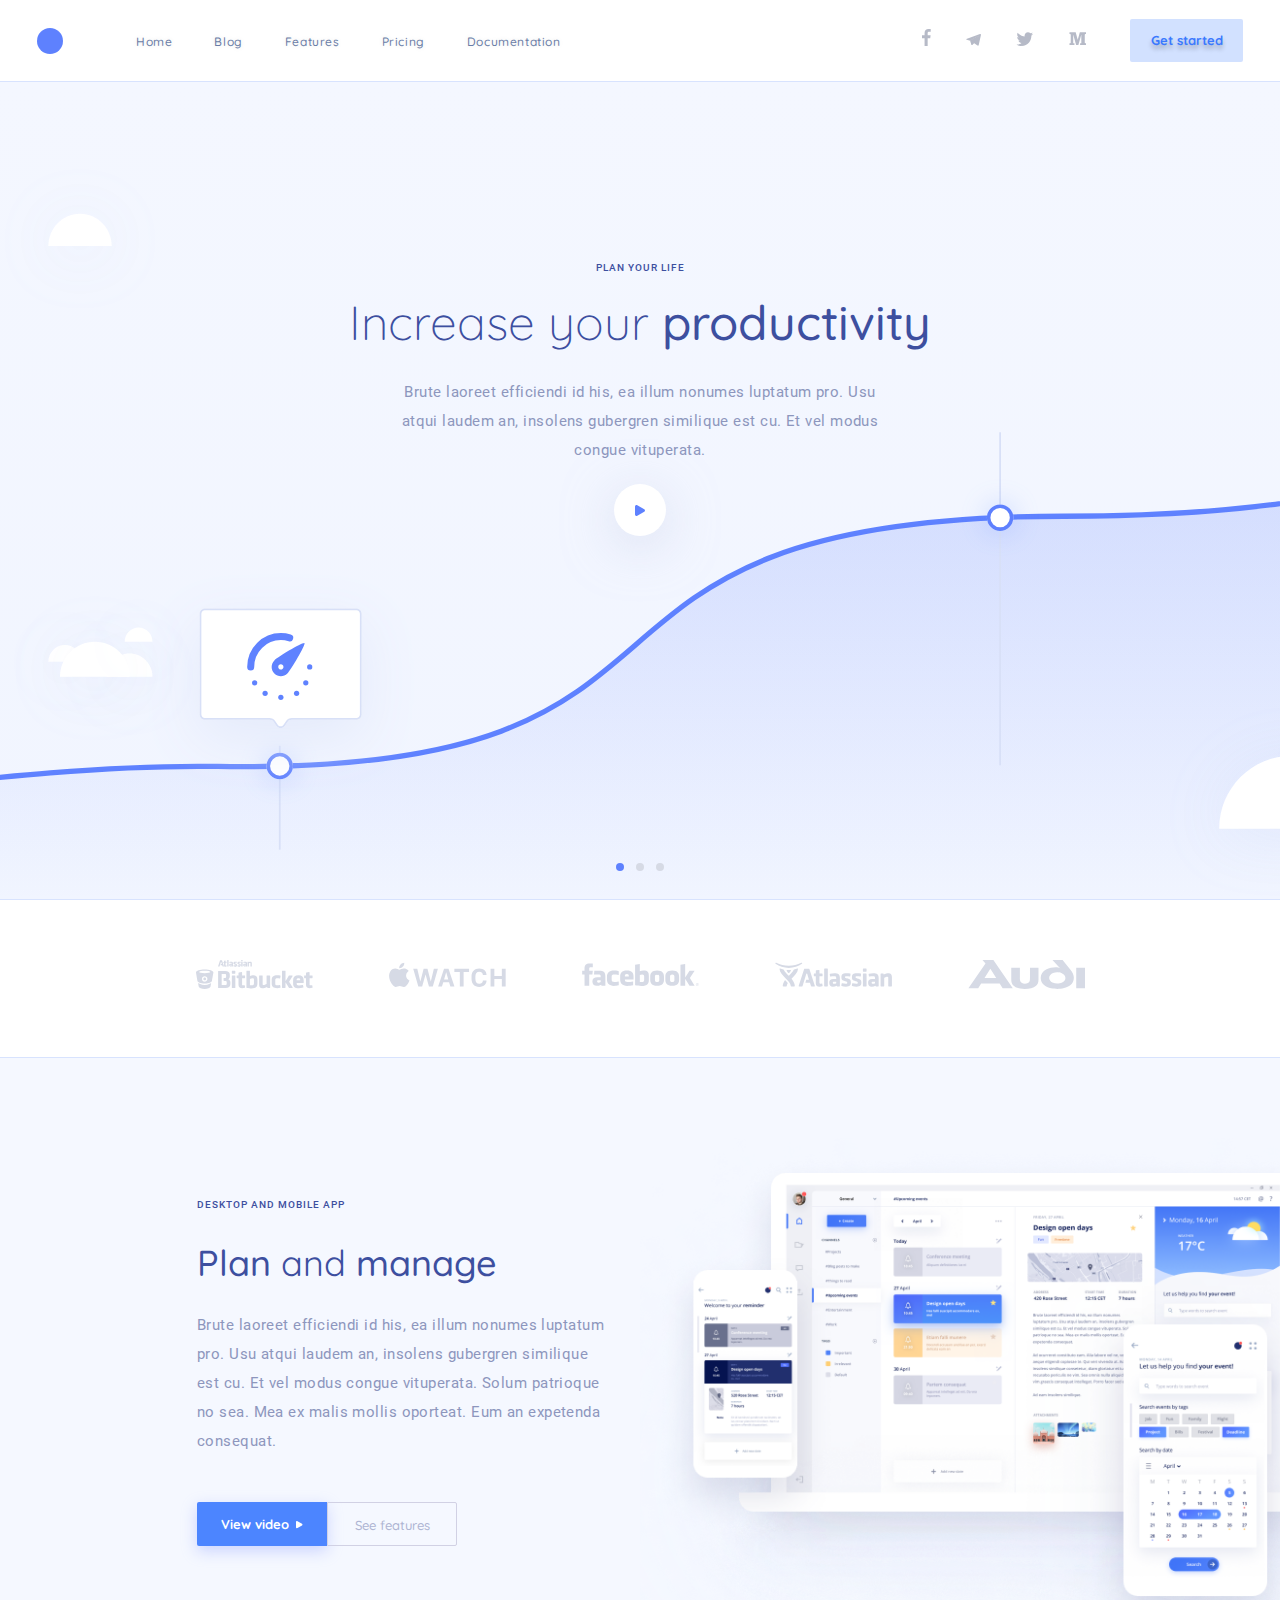
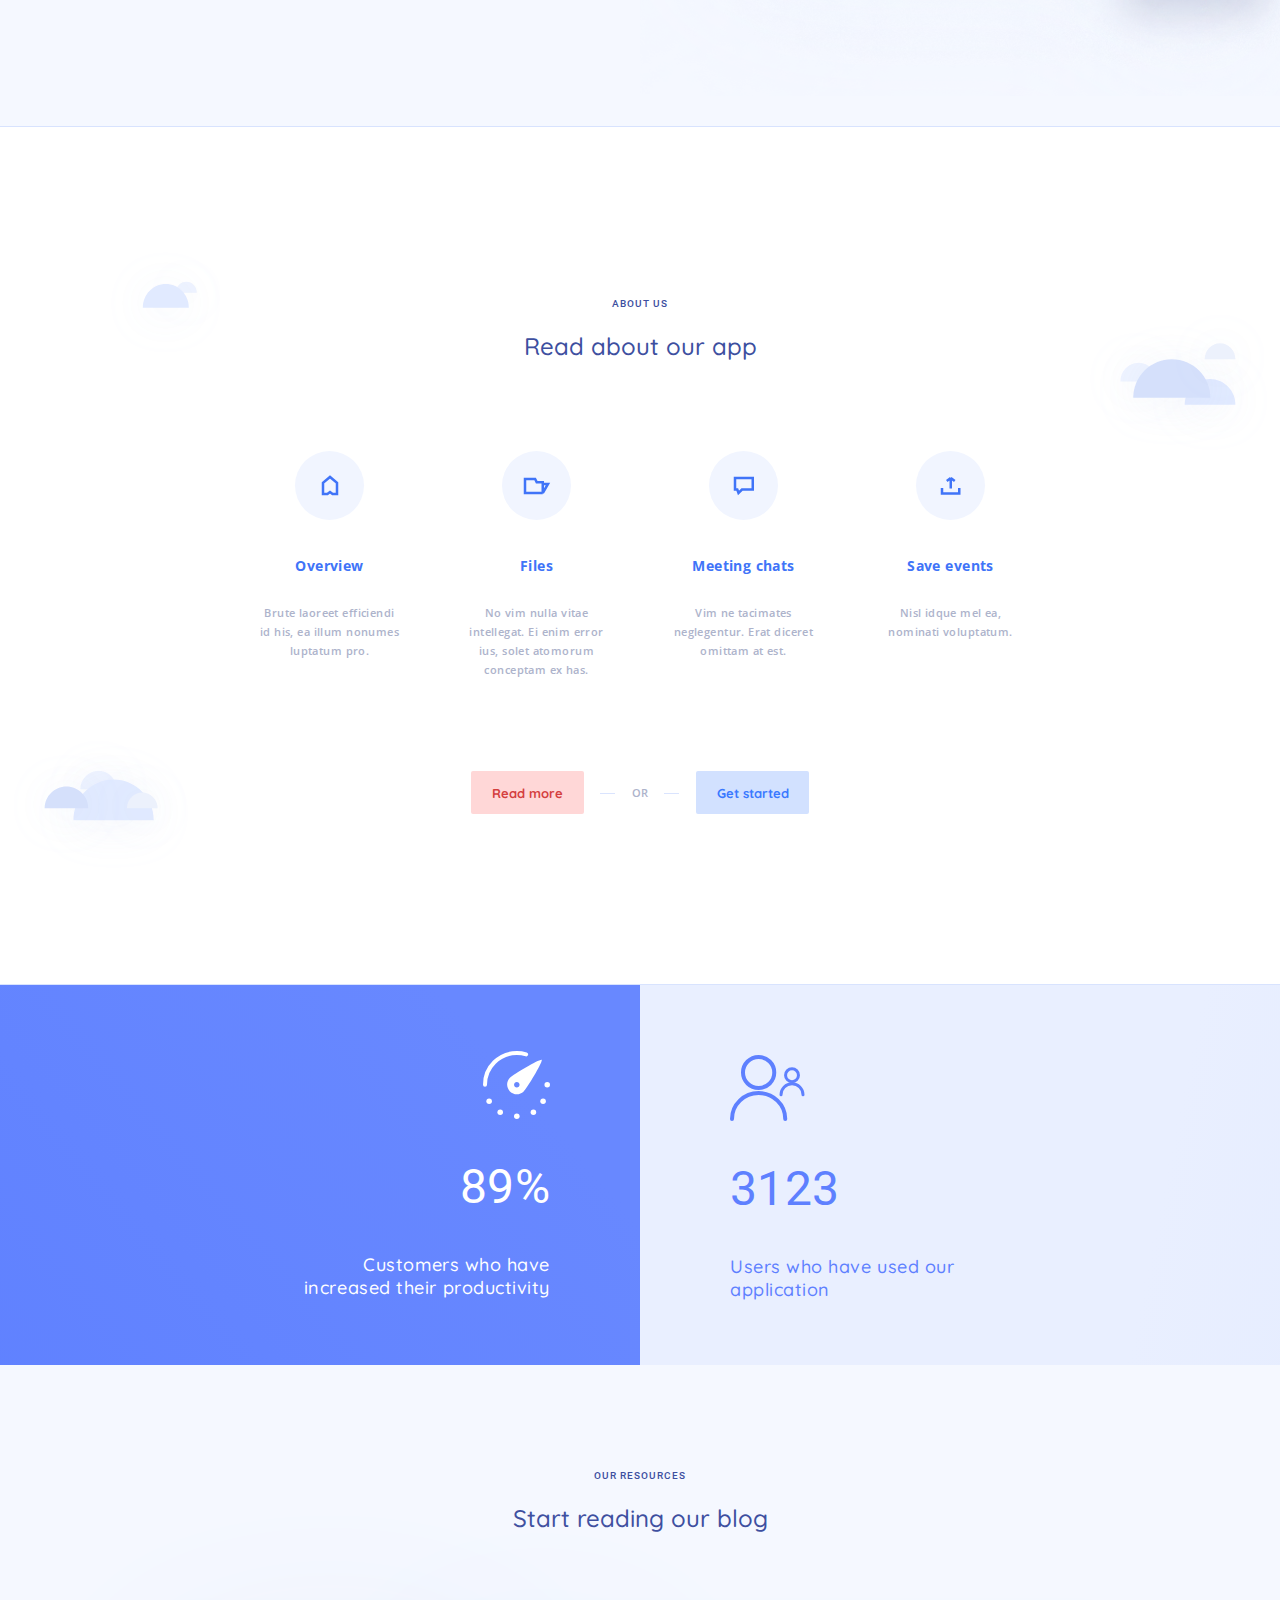
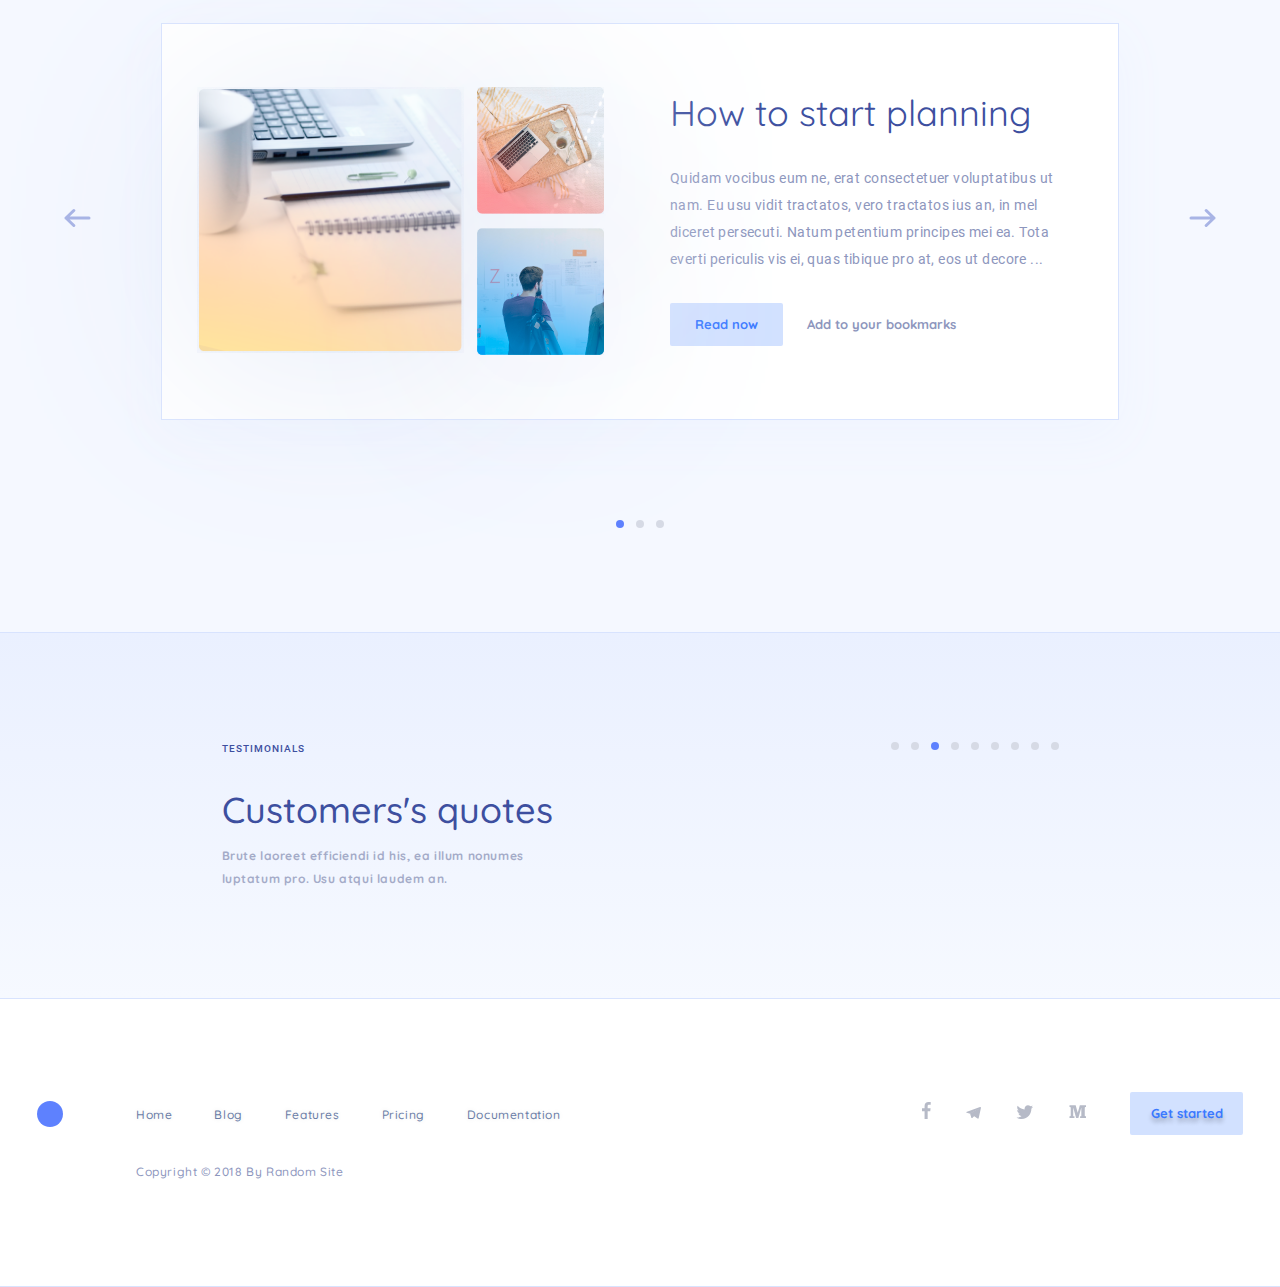
==== commit 1026b0cf: "first-6-block" ====
--- a/html/index.html
+++ b/html/index.html
@@ -1,5 +1,5 @@
 <!doctype html>
-<html lang="en">
+<html lang="en" xmlns="http://www.w3.org/1999/html">
 <head>
     <meta charset="UTF-8">
     <meta name="viewport"
@@ -7,8 +7,6 @@
     <meta http-equiv="X-UA-Compatible" content="ie=edge">
     <title>Plan Your Life</title>
 
-
-    <link rel="stylesheet" href="./../fonts/stylesheet.css">
     <link rel="stylesheet" href="./../css/style.css">
 
 </head>
@@ -229,16 +227,30 @@
                             <div class="blog__article_img col-left d-flex">
                                 <div class="blog__article_img-1">
                                     <img src="./../assets/images/main/blog/img-01.png" alt="">
-                                    <img src="./../assets/images/main/blog/icon-search.svg" alt="search"></div>
+                                    <div class="blog__search">
+                                        <a href="#" class="link"> <img src="./../assets/images/main/blog/icon-search.svg" alt="search"></a>
+                                    </div>
+                                </div>
+
                                 <div class="blog__article_img-2-3 d-flex">
-                                    <div class="blog__article_img-2"><img src="./../assets/images/main/blog/img-02.png" alt=""></div>
-                                    <div class="blog__article_img-3"><img src="./../assets/images/main/blog/img-03.png" alt=""></div>
+                                    <div class="blog__article_img-2">
+                                        <img src="./../assets/images/main/blog/img-02.png" alt="">
+                                        <div class="blog__search">
+                                            <a href="#" class="link"> <img src="./../assets/images/main/blog/icon-search.svg" alt="search"></a>
+                                        </div>
+                                    </div>
+                                    <div class="blog__article_img-3">
+                                        <img src="./../assets/images/main/blog/img-03.png" alt="">
+                                        <div class="blog__search">
+                                            <a href="#" class="link"> <img src="./../assets/images/main/blog/icon-search.svg" alt="search"></a>
+                                        </div>
+                                    </div>
                                 </div>
                                 <div class="blog__article_img_btn-2">
                                     <a href="#" class=" btn btn-link link">Add to your bookmarks</a>
                                 </div>
                             </div>
-                            <div class="blog__article_text col-right ">
+                            <div class="blog__article_text col-right d-flex">
                                 <h4 class="blog__article_title">How to start planning</h4>
                                 <p>Quidam vocibus eum ne, erat consectetuer voluptatibus ut nam. Eu usu vidit tractatos, vero tractatos ius an, in mel diceret persecuti. Natum petentium principes mei ea. Tota everti periculis vis ei, quas tibique pro at, eos ut decore ...
                                 </p>
@@ -248,7 +260,17 @@
                                 </div>
                             </div>
                         </div>
+                        <div class="blog__arrow">
+                            <a href="#" class="arrow-l"> <svg  width="27" height="19" viewBox="0 0 27 19" fill="none" xmlns="http://www.w3.org/2000/svg">
+                                <path d="M25 9.5L2 9.5M2 9.5L9.81132 17M2 9.5L9.81132 2" stroke="#A8B4E5" stroke-width="3" stroke-linecap="round" stroke-linejoin="round"/>
+                            </svg></a>
+                            <a href="#" class="arrow-r"> <svg  width="27" height="19" viewBox="0 0 27 19" fill="none" xmlns="http://www.w3.org/2000/svg">
+                                <path d="M2 9.5H25M25 9.5L17.1887 2M25 9.5L17.1887 17" stroke="#A8B4E5" stroke-width="3" stroke-linecap="round" stroke-linejoin="round"/>
+                            </svg></a>
+                        </div>
                     </article>
+
+
                     <div class="blog__dotes d-flex">
                         <div class="dote dote-active">
                         </div>
--- a/css/style.css
+++ b/css/style.css
@@ -1,4 +1,68 @@
 @charset "UTF-8";
+@font-face {
+  font-family: "Open Sans";
+  src: url("./../fonts/OpenSans-SemiBold.eot");
+  src: local("Open Sans SemiBold"), local("OpenSans-SemiBold"), url("./../fonts/OpenSans-SemiBold.eot?#iefix") format("embedded-opentype"), url("./../fonts/OpenSans-SemiBold.woff2") format("woff2"), url("./../fonts/OpenSans-SemiBold.woff") format("woff"), url("./../fonts/OpenSans-SemiBold.ttf") format("truetype"), url("./../fonts/OpenSans-SemiBold.svg#OpenSans-SemiBold") format("svg");
+  font-weight: 600;
+  font-style: normal;
+  font-display: swap;
+}
+@font-face {
+  font-family: "Roboto";
+  src: url("./../fonts/Roboto-Regular.eot");
+  src: local("Roboto"), local("Roboto-Regular"), url("./../fonts/Roboto-Regular.eot?#iefix") format("embedded-opentype"), url("./../fonts/Roboto-Regular.woff2") format("woff2"), url("./../fonts/Roboto-Regular.woff") format("woff"), url("./../fonts/Roboto-Regular.ttf") format("truetype"), url("./../fonts/Roboto-Regular.svg#Roboto-Regular") format("svg");
+  font-weight: normal;
+  font-style: normal;
+  font-display: swap;
+}
+@font-face {
+  font-family: "Quicksand";
+  src: url("./../fonts/Quicksand-Regular.eot");
+  src: local("Quicksand Regular"), local("Quicksand-Regular"), url("./../fonts/Quicksand-Regular.eot?#iefix") format("embedded-opentype"), url("./../fonts/Quicksand-Regular.woff2") format("woff2"), url("./../fonts/Quicksand-Regular.woff") format("woff"), url("./../fonts/Quicksand-Regular.ttf") format("truetype"), url("./../fonts/Quicksand-Regular.svg#Quicksand-Regular") format("svg");
+  font-weight: normal;
+  font-style: normal;
+  font-display: swap;
+}
+@font-face {
+  font-family: "Open Sans";
+  src: url("./../fonts/OpenSans-Bold.eot");
+  src: local("Open Sans Bold"), local("OpenSans-Bold"), url("./../fonts/OpenSans-Bold.eot?#iefix") format("embedded-opentype"), url("./../fonts/OpenSans-Bold.woff2") format("woff2"), url("./../fonts/OpenSans-Bold.woff") format("woff"), url("./../fonts/OpenSans-Bold.ttf") format("truetype"), url("./../fonts/OpenSans-Bold.svg#OpenSans-Bold") format("svg");
+  font-weight: bold;
+  font-style: normal;
+  font-display: swap;
+}
+@font-face {
+  font-family: "Quicksand";
+  src: url("./../fonts/Quicksand-Medium.eot");
+  src: local("Quicksand Medium"), local("Quicksand-Medium"), url("./../fonts/Quicksand-Medium.eot?#iefix") format("embedded-opentype"), url("./../fonts/Quicksand-Medium.woff2") format("woff2"), url("./../fonts/Quicksand-Medium.woff") format("woff"), url("./../fonts/Quicksand-Medium.ttf") format("truetype"), url("./../fonts/Quicksand-Medium.svg#Quicksand-Medium") format("svg");
+  font-weight: 500;
+  font-style: normal;
+  font-display: swap;
+}
+@font-face {
+  font-family: "Quicksand";
+  src: url("./../fonts/Quicksand-Light.eot");
+  src: local("Quicksand Light"), local("Quicksand-Light"), url("./../fonts/Quicksand-Light.eot?#iefix") format("embedded-opentype"), url("./../fonts/Quicksand-Light.woff2") format("woff2"), url("./../fonts/Quicksand-Light.woff") format("woff"), url("./../fonts/Quicksand-Light.ttf") format("truetype"), url("./../fonts/Quicksand-Light.svg#Quicksand-Light") format("svg");
+  font-weight: 300;
+  font-style: normal;
+  font-display: swap;
+}
+@font-face {
+  font-family: "Roboto";
+  src: url("./../fonts/Roboto-Medium.eot");
+  src: local("Roboto Medium"), local("Roboto-Medium"), url("./../fonts/Roboto-Medium.eot?#iefix") format("embedded-opentype"), url("./../fonts/Roboto-Medium.woff2") format("woff2"), url("./../fonts/Roboto-Medium.woff") format("woff"), url("./../fonts/Roboto-Medium.ttf") format("truetype"), url("./../fonts/Roboto-Medium.svg#Roboto-Medium") format("svg");
+  font-weight: 500;
+  font-style: normal;
+  font-display: swap;
+}
+@font-face {
+  font-family: "Quicksand";
+  src: url("./../fonts/Quicksand-Bold.eot");
+  src: local("Quicksand Bold"), local("Quicksand-Bold"), url("./../fonts/Quicksand-Bold.eot?#iefix") format("embedded-opentype"), url("./../fonts/Quicksand-Bold.woff2") format("woff2"), url("./../fonts/Quicksand-Bold.woff") format("woff"), url("./../fonts/Quicksand-Bold.ttf") format("truetype"), url("./../fonts/Quicksand-Bold.svg#Quicksand-Bold") format("svg");
+  font-weight: bold;
+  font-style: normal;
+  font-display: swap;
+}
 /*Обнуление*/
 * {
   padding: 0;
@@ -619,11 +683,6 @@
 .banner {
   position: relative;
 }
-@media (max-width: 1236px) {
-  .banner__dotes {
-    margin-top: 170px;
-  }
-}
 @media (max-width: 1024px) {
   .banner:before {
     background-size: contain;
@@ -649,20 +708,13 @@
   }
   .banner:after {
     background-size: contain;
-    height: 58%;
+    height: 61%;
   }
   .banner__header h1 {
     margin: 15px 0 26px;
     font-size: 38px;
     line-height: 50px;
   }
-  .banner__dotes {
-    margin-top: 140px;
-  }
-  .banner .dote {
-    width: 7px;
-    height: 7px;
-  }
 }
 @media (max-width: 576px) {
   .banner {
@@ -682,13 +734,6 @@
     max-width: 420px;
     font-size: 13px;
   }
-  .banner__dotes {
-    margin-top: 120px;
-  }
-  .banner .dote {
-    width: 6px;
-    height: 6px;
-  }
 }
 @media (max-width: 470px) {
   .banner:after {
@@ -702,13 +747,6 @@
   }
   .banner__text {
     max-width: 100%;
-  }
-  .banner__dotes {
-    margin-top: 120px;
-  }
-  .banner .dote {
-    width: 6px;
-    height: 6px;
   }
 }
 @media (max-width: 370px) {
@@ -959,6 +997,9 @@
     font-size: 32px;
     line-height: 42px;
   }
+  .plan__buttons a {
+    width: 50%;
+  }
 }
 @media (max-width: 470px) {
   .plan {
@@ -972,6 +1013,7 @@
     width: 50%;
   }
 }
+
 .features {
   border-bottom: 1px solid #D8E3FE;
   padding: 170px 0;
@@ -1200,7 +1242,7 @@
   text-align: right;
   color: #fff;
 }
-.stats__productivity:after {
+.stats__productivity:before {
   content: "";
   display: block;
   height: 100%;
@@ -1215,7 +1257,7 @@
   padding: 70px 0 66px 90px;
   color: #5E80FF;
 }
-.stats__app:after {
+.stats__app:before {
   content: "";
   display: block;
   height: 100%;
@@ -1289,12 +1331,50 @@
   background: #F5F8FF;
   position: relative;
 }
+.blog__arrow .arrow-l {
+  position: absolute;
+  top: 50%;
+  left: -98px;
+  transform: translateY(-50%);
+}
+.blog__arrow .arrow-l:hover svg > path {
+  fill: #000;
+}
+.blog__arrow .arrow-r {
+  position: absolute;
+  top: 50%;
+  right: -98px;
+  transform: translateY(-50%);
+}
+.blog__arrow .arrow-r:hover svg > path {
+  fill: #000;
+}
+.blog__search {
+  display: none;
+  position: absolute;
+  top: 50%;
+  left: 50%;
+  transform: translate(-50%, -50%);
+  z-index: 12;
+  width: 65px;
+  height: 65px;
+}
+.blog__search a {
+  border-radius: 50%;
+  background-color: #fff;
+  width: 100%;
+  height: 100%;
+  display: flex;
+  justify-content: center;
+  align-items: center;
+}
 .blog .row {
   width: 100%;
   gap: 66px;
 }
 .blog .col-right {
   width: calc(50% - 33px);
+  flex-direction: column;
 }
 .blog .col-left {
   width: calc(50% - 33px);
@@ -1319,28 +1399,6 @@
   margin: 0 auto;
   position: relative;
 }
-.blog__article::before {
-  content: "";
-  background: url("./../assets/images/main/blog/arrow-left.svg") no-repeat;
-  display: block;
-  width: 30px;
-  height: 20px;
-  position: absolute;
-  left: -103px;
-  top: 50%;
-  transform: translateY(-50%);
-}
-.blog__article::after {
-  content: "";
-  background: url("./../assets/images/main/blog/arrow-right.svg") no-repeat;
-  display: block;
-  width: 30px;
-  height: 20px;
-  position: absolute;
-  right: -103px;
-  top: 50%;
-  transform: translateY(-50%);
-}
 .blog__article_title {
   font-weight: 400;
 }
@@ -1373,8 +1431,12 @@
   max-width: 127px;
 }
 .blog__article_img-1 {
+  position: relative;
   max-width: 267px;
   filter: drop-shadow(0 15px 100px #E5EBF8);
+}
+.blog__article_img-1:hover .blog__search {
+  display: block;
 }
 .blog__article_img-1 img {
   position: relative;
@@ -1391,11 +1453,21 @@
 .blog__article_img-2 {
   filter: drop-shadow(0 15px 100px #E5EBF8);
 }
+.blog__article_img-2:hover .blog__search {
+  display: block;
+  width: 45px;
+  height: 45px;
+}
 .blog__article_img-2 img {
   max-width: 100%;
 }
 .blog__article_img-3 {
   filter: drop-shadow(0 15px 100px #E5EBF8);
+}
+.blog__article_img-3:hover .blog__search {
+  display: block;
+  width: 45px;
+  height: 45px;
 }
 .blog__article_img-3 img {
   max-width: 100%;
@@ -1409,16 +1481,16 @@
 }
 
 @media (max-width: 1236px) {
+  .blog .arrow-l {
+    left: -70px;
+  }
+  .blog .arrow-r {
+    right: -70px;
+  }
   .blog__article {
     padding-left: 41px;
     max-width: 830px;
   }
-  .blog__article::before {
-    left: -73px;
-  }
-  .blog__article::after {
-    right: -73px;
-  }
   .blog__article_img {
     flex-direction: column;
   }
@@ -1434,38 +1506,39 @@
   }
 }
 @media (max-width: 1024px) {
+  .blog .arrow-l {
+    left: -52px;
+  }
+  .blog .arrow-r {
+    right: -52px;
+  }
   .blog__article {
-    max-width: 590px;
-  }
-  .blog__article::before {
-    left: -65px;
-  }
-  .blog__article::after {
-    right: -65px;
+    max-width: 630px;
   }
   .blog__article_img {
     flex-direction: column;
-    gap: 0;
+    gap: 13px;
   }
   .blog__article_img_btn-2 {
     display: block;
     justify-self: end;
   }
   .blog__article_img-2-3 {
-    flex-grow: 1;
     max-width: 267px;
-    margin: 13px 0 0 0;
+  }
+  .blog__article_text p {
+    margin: 53px 0 45px;
   }
   .blog__article_btn-2 {
     display: none;
   }
 }
 @media (max-width: 767px) {
-  .blog [alt=search] {
-    max-width: 60px;
+  .blog__arrow {
+    display: none;
   }
   .blog__article {
-    max-width: 455px;
+    max-width: 500px;
   }
   .blog__article .row {
     flex-direction: column;
@@ -1476,14 +1549,8 @@
   .blog__article .col-right {
     width: 100%;
   }
-  .blog__article::before {
-    left: -50px;
-  }
-  .blog__article::after {
-    right: -50px;
-  }
   .blog__article_img {
-    max-width: 100%;
+    flex-direction: row;
     gap: 13px;
   }
   .blog__article_img-1 {
@@ -1494,8 +1561,14 @@
   }
   .blog__article_img-2-3 {
     margin: 0 auto;
-    flex-grow: 0;
-    max-width: 100%;
+    flex-direction: column;
+    max-width: 127px;
+  }
+  .blog__article_img-2 {
+    width: 100%;
+  }
+  .blog__article_img-3 {
+    width: 100%;
   }
   .blog__article_title {
     font-size: 34px;
@@ -1506,6 +1579,106 @@
   }
   .blog__article_text p {
     max-width: 100%;
+  }
+  .blog__article_text p {
+    margin: 35px 0 35px;
+  }
+}
+@media (max-width: 576px) {
+  .blog__search {
+    width: 60px;
+    height: 60px;
+  }
+  .blog .row {
+    gap: 50px;
+  }
+  .blog__article {
+    padding: 55px 30px;
+    max-width: 390px;
+  }
+  .blog__article .row {
+    flex-direction: column;
+  }
+  .blog__article .col-left {
+    width: 100%;
+  }
+  .blog__article .col-right {
+    width: 100%;
+  }
+  .blog__article_img {
+    gap: 13px;
+  }
+  .blog__article_img-2-3 {
+    flex-direction: row;
+    max-width: 267px;
+  }
+  .blog__article_img-2 {
+    width: calc(50% - 7px);
+  }
+  .blog__article_img-2:hover .blog__search {
+    width: 40px;
+    height: 40px;
+  }
+  .blog__article_img-3 {
+    width: calc(50% - 7px);
+  }
+  .blog__article_img-3:hover .blog__search {
+    width: 40px;
+    height: 40px;
+  }
+  .blog__article_title {
+    font-size: 34px;
+    line-height: 42px;
+  }
+  .blog__article_btn-2 {
+    display: block;
+  }
+  .blog__article_text h4 {
+    font-size: 32px;
+    line-height: 38px;
+  }
+  .blog__article_text p {
+    margin: 30px 0 30px;
+  }
+}
+@media (max-width: 470px) {
+  .blog__search {
+    width: 55px;
+    height: 55px;
+  }
+  .blog .row {
+    gap: 40px;
+  }
+  .blog__article {
+    max-width: 390px;
+  }
+  .blog__article_title {
+    font-size: 34px;
+    line-height: 42px;
+  }
+  .blog__article_btn-2 {
+    display: block;
+  }
+  .blog__article_text h4 {
+    font-size: 27px;
+    line-height: 36px;
+  }
+  .blog__article_text p {
+    margin: 30px 0 30px;
+  }
+  .blog__article_btn-1 {
+    width: 100%;
+  }
+  .blog__article_btn-2 {
+    width: 100%;
+  }
+  .blog__article_img-2:hover .blog__search {
+    width: 32px;
+    height: 32px;
+  }
+  .blog__article_img-3:hover .blog__search {
+    width: 32px;
+    height: 32px;
   }
 }
 
